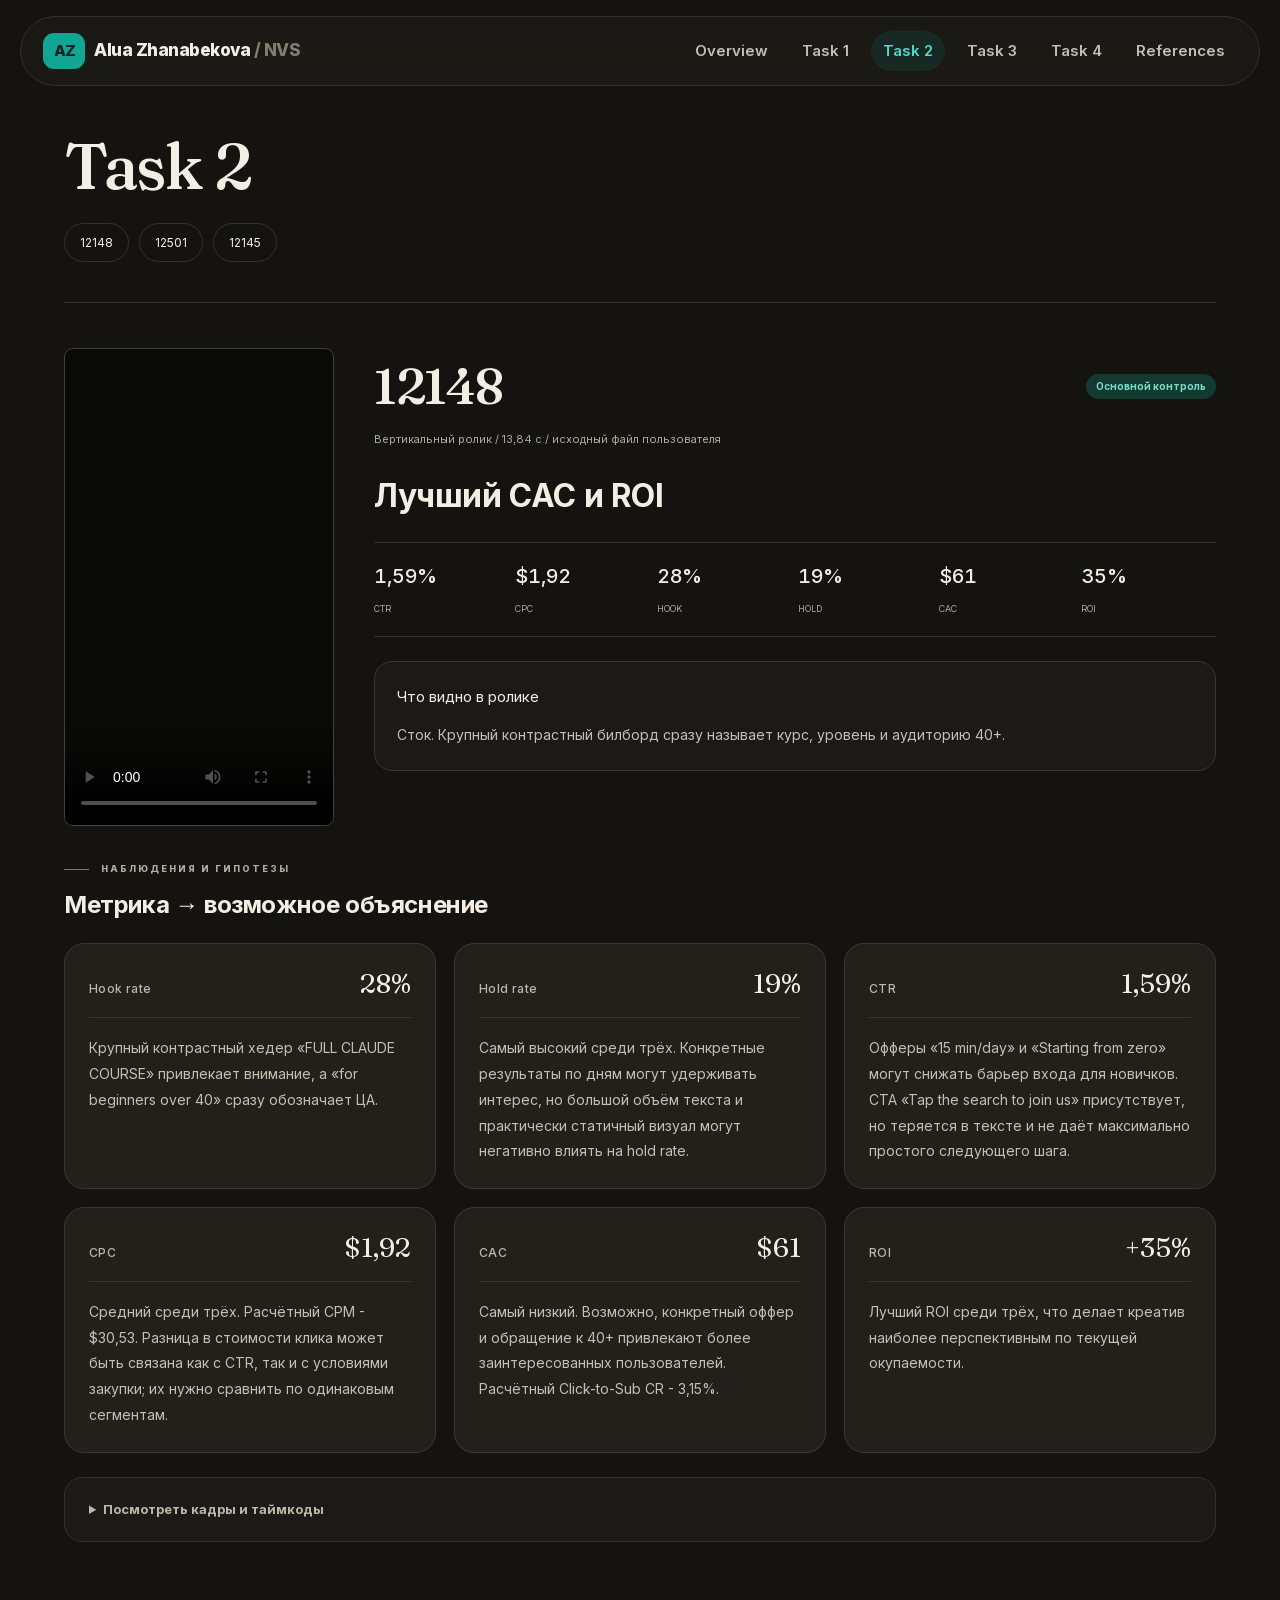
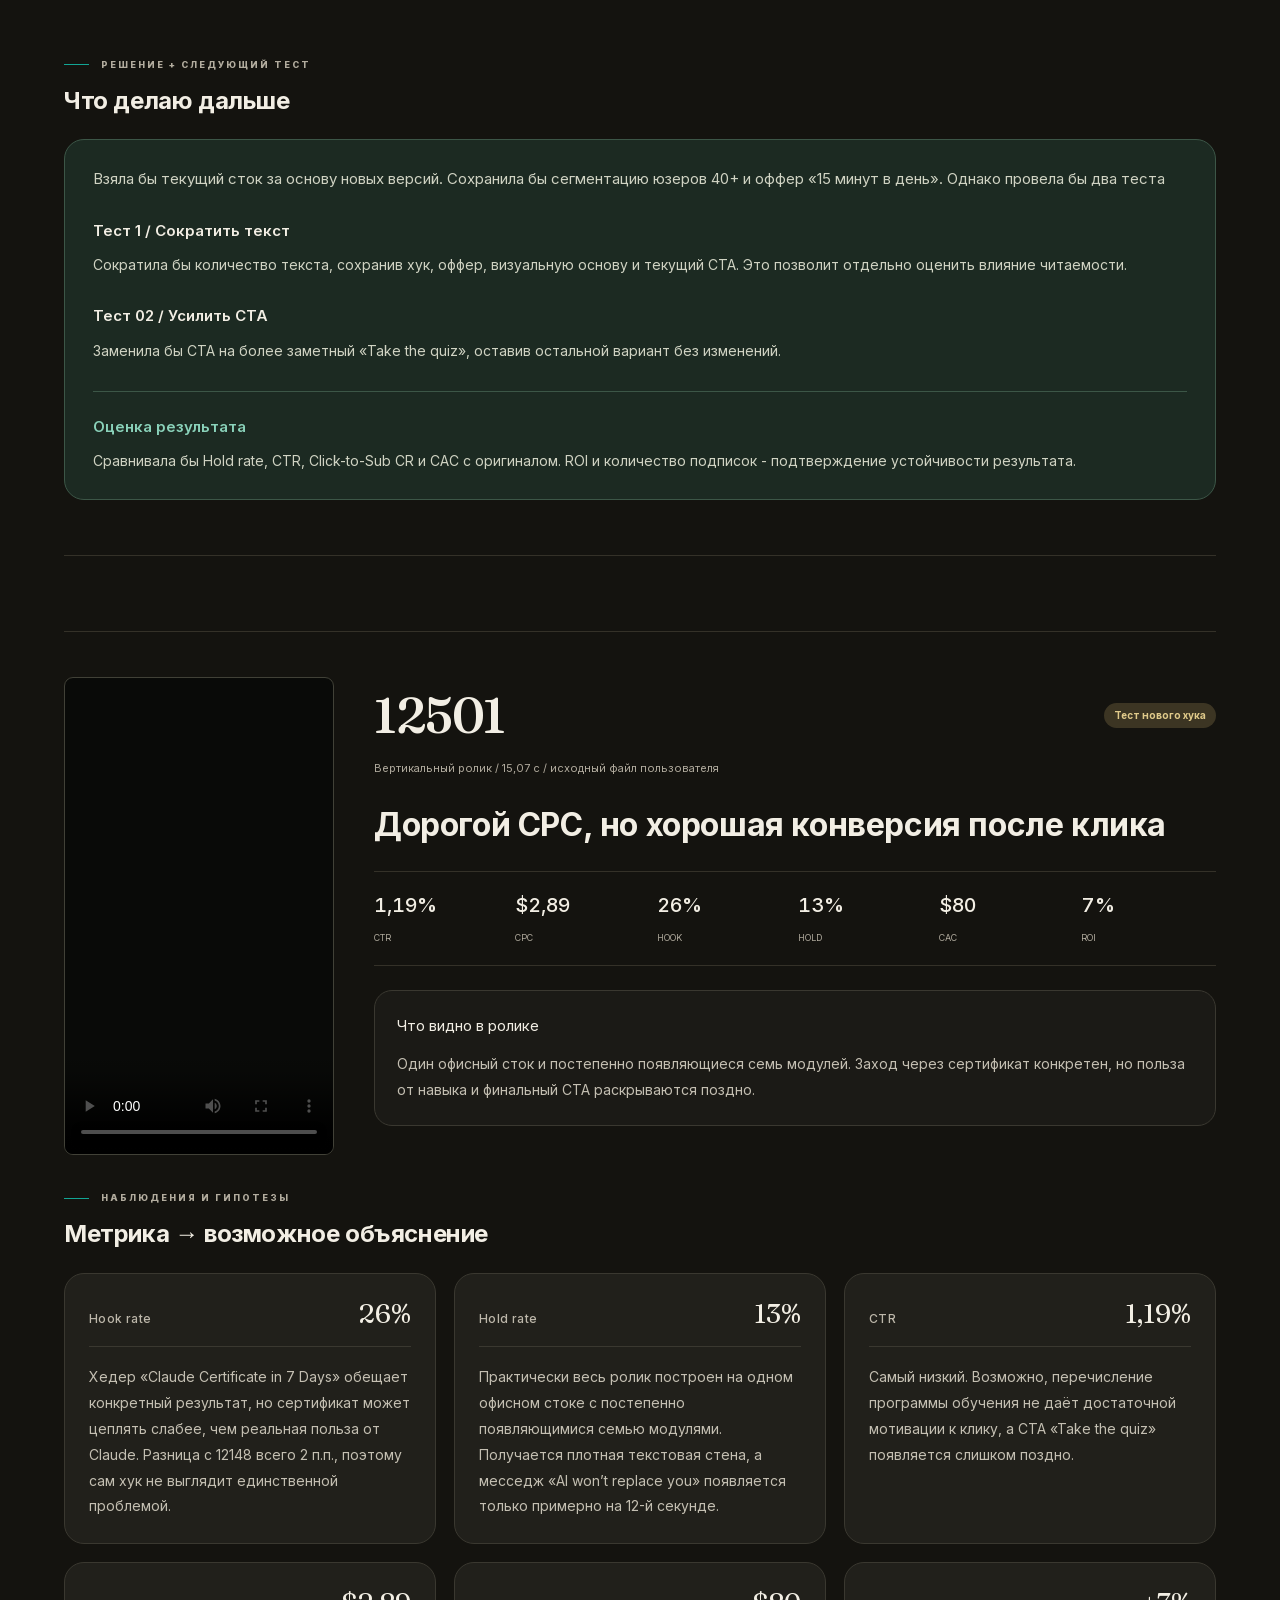
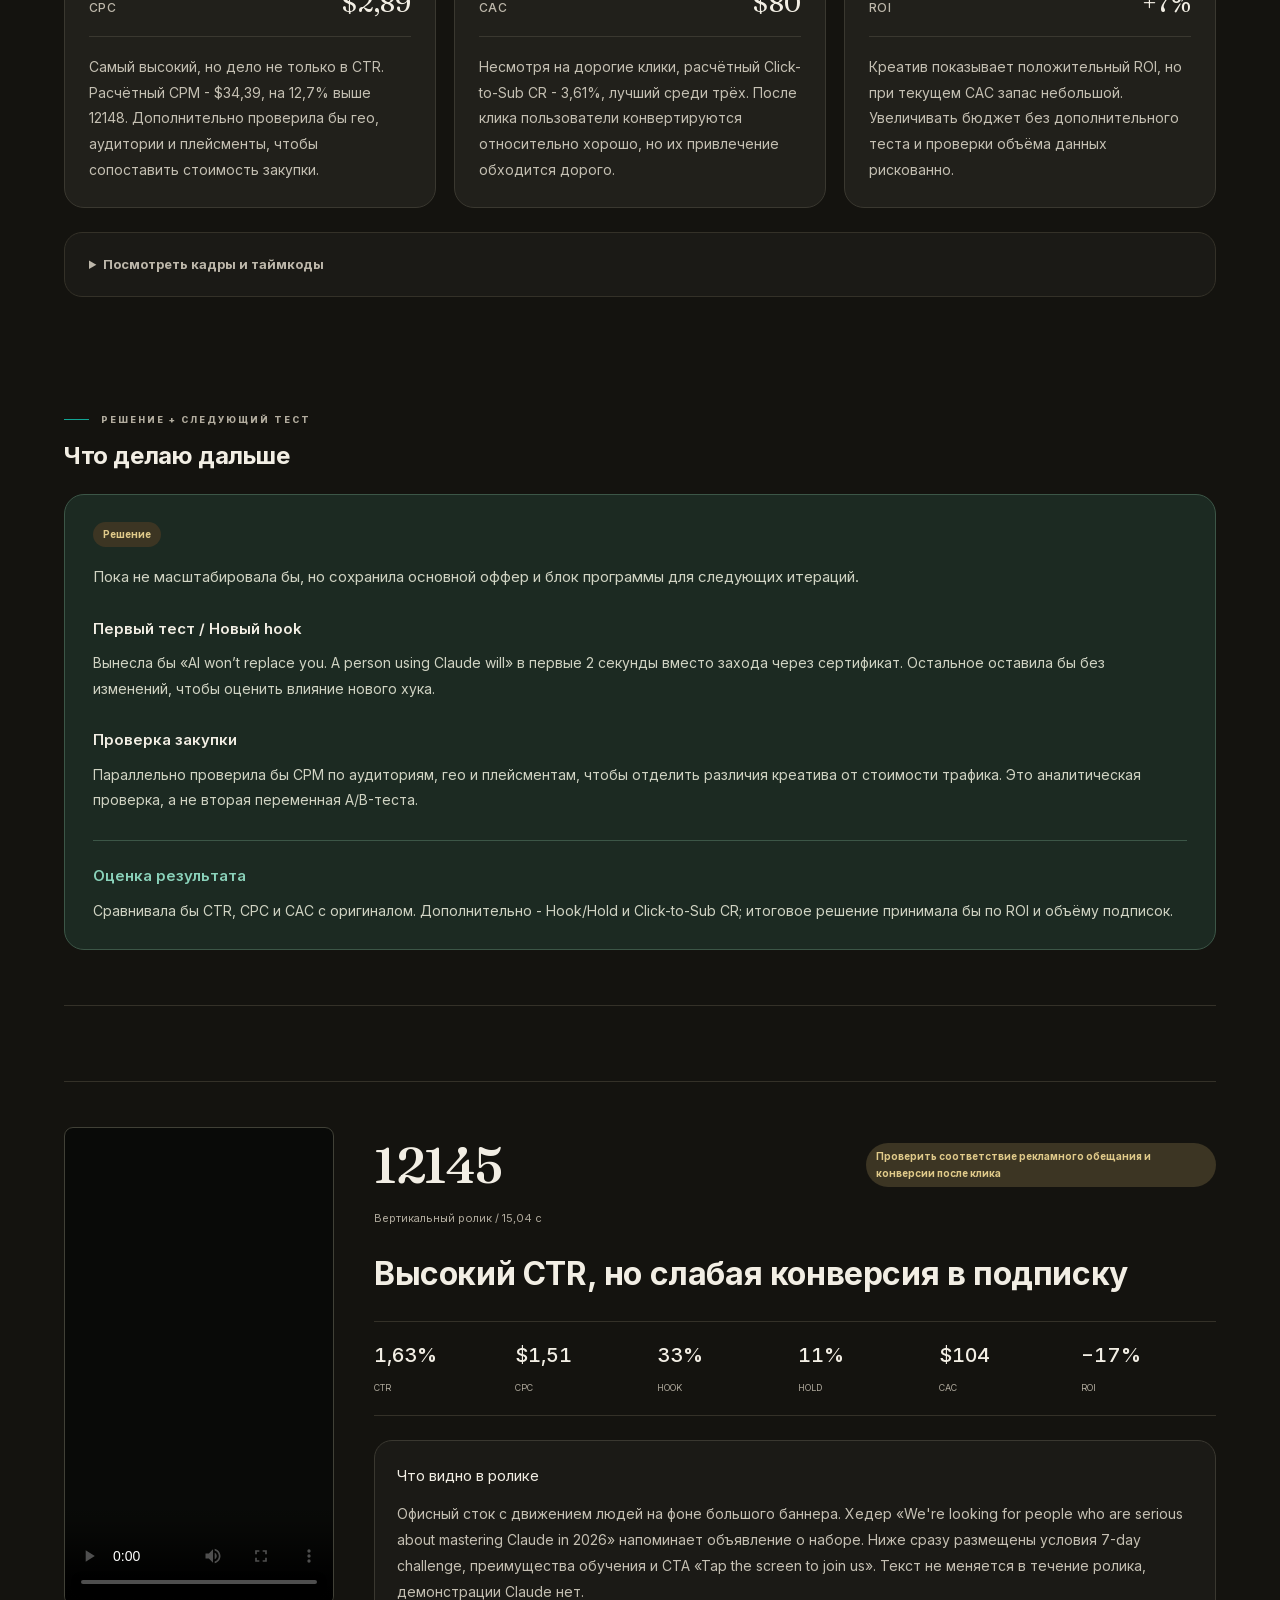
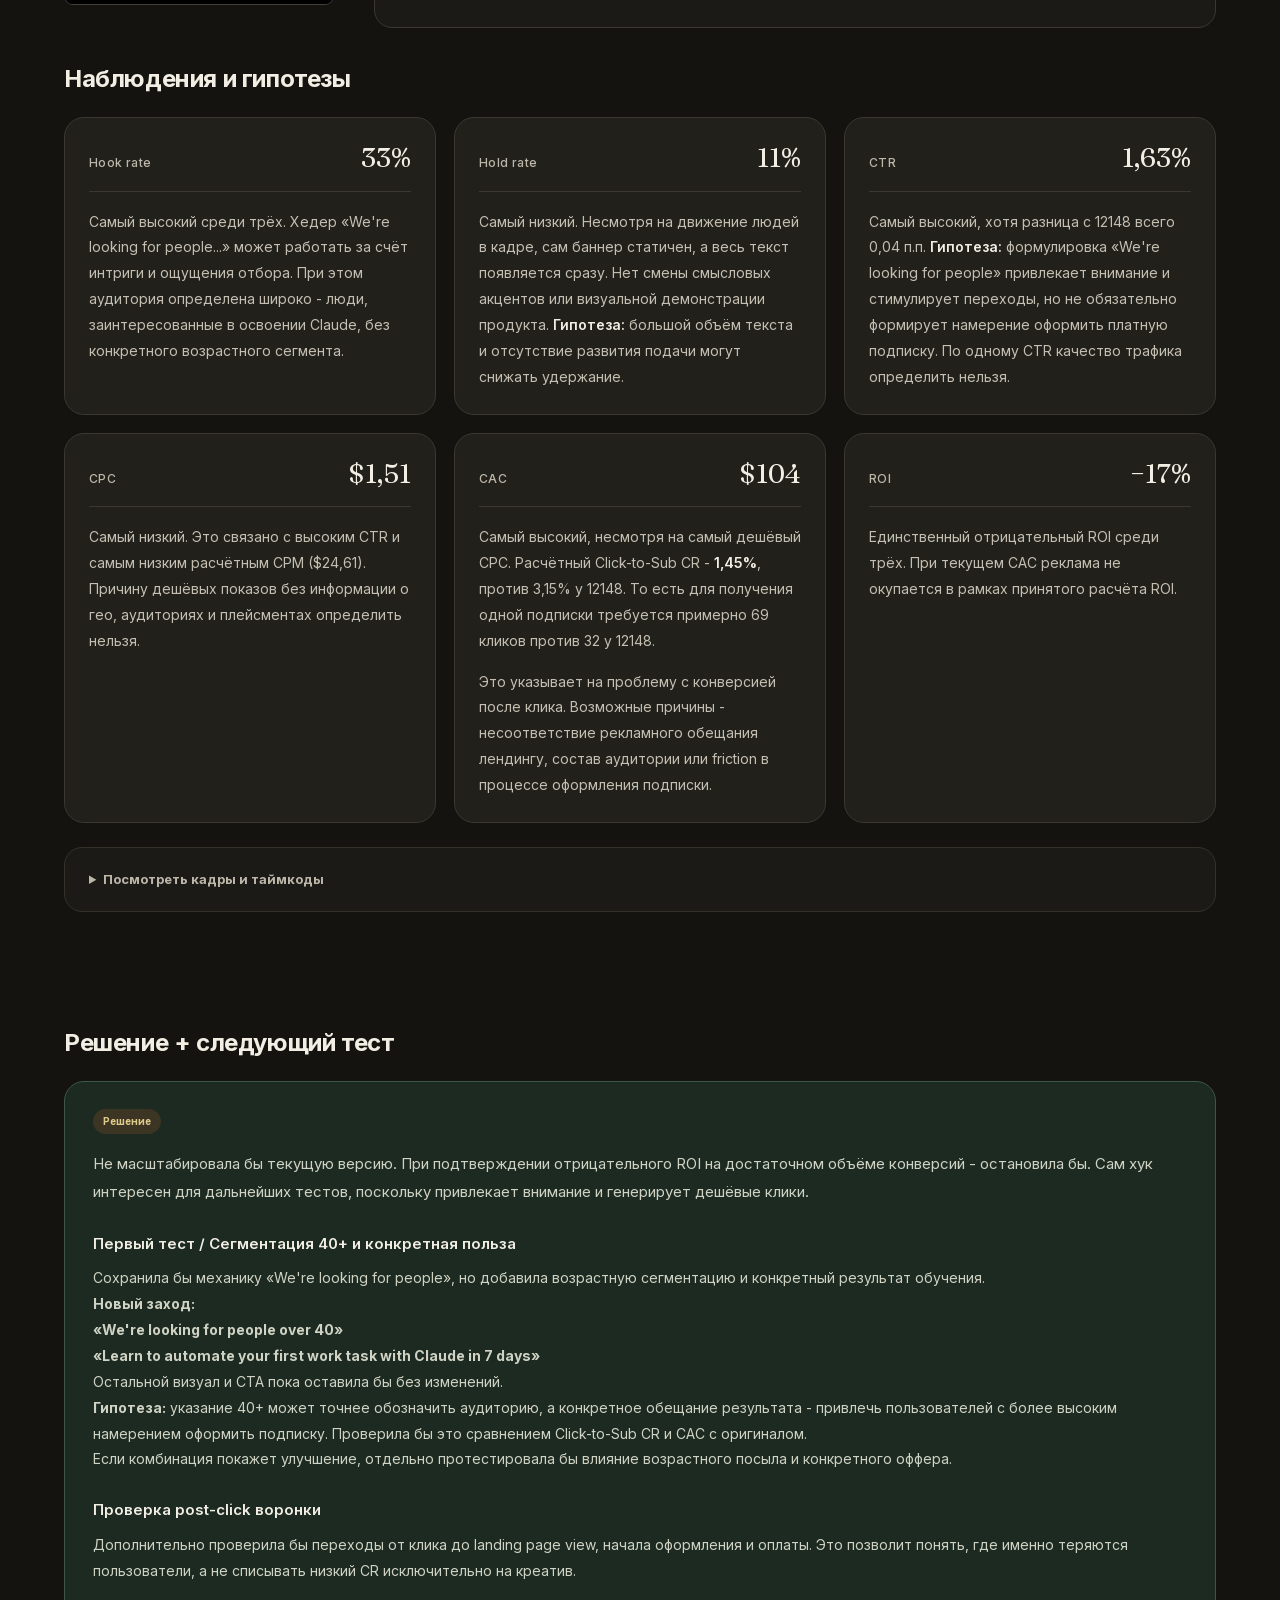
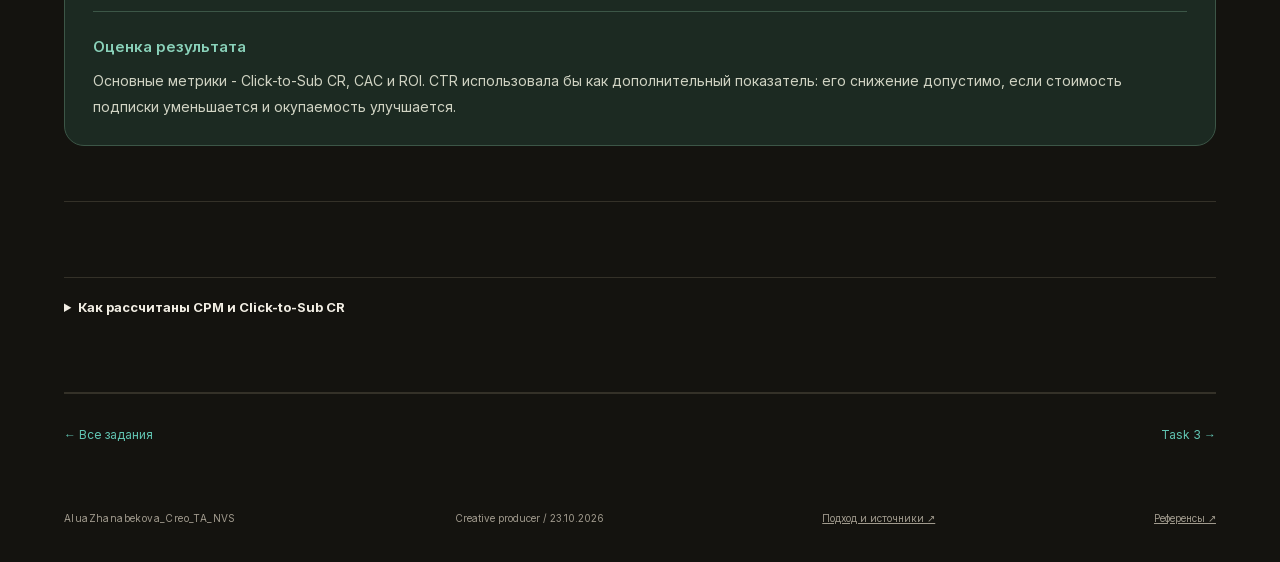
==== task-2.html @ e33237b5 "Add NVS creative producer test website" ====
<!doctype html><html lang="ru"><head><meta charset="utf-8"><meta name="viewport" content="width=device-width,initial-scale=1"><title>AluaZhanabekova_Creo_TA_NVS - Задание 02 · Видео</title><meta name="description" content="Тестовое задание креативного продюсера для Nomad Venture Studio. Аналитика, видео, стратегия и креативы."><link rel="icon" href="favicon.svg" type="image/svg+xml"><link rel="stylesheet" href="fonts.css"><link rel="stylesheet" href="style.css"><script src="app.js" defer></script></head><body><nav><a class="brand" href="index.html"><span class="monogram">AZ</span><span>Alua Zhanabekova <span style="color:#817c6f">/ NVS</span></span></a><div class="links"><a href="index.html" >Overview</a><a href="task-1.html" >Task 1</a><a href="task-2.html" class="active" aria-current="page">Task 2</a><a href="task-3.html" >Task 3</a><a href="task-4.html" >Task 4</a><a href="references.html">References</a></div><button class="navbtn" onclick="window.print()">PDF ↗</button></nav><main class="wrap"><header class="task-simple-header"><h1>Task 2</h1></header><section><div class="reelnav"><a href="#v12148">12148</a><a href="#v12501">12501</a><a href="#v12145">12145</a></div><article class="videoarticle video-analysis" id="v12148"><div class="reelhead"><div class="player"><video controls playsinline preload="metadata" poster="media/12148-poster.jpg" aria-label="Рекламный ролик 12148"><source src="media/12148.mp4" type="video/mp4">Видео доступно в папке media.</video></div><div><div class="reelmeta"><h2>12148</h2><span class="pill scale">Основной контроль</span></div><span class="small">Вертикальный ролик / 13,84 с / исходный файл пользователя</span><h3>Лучший CAC и ROI</h3><div class="vmetrics"><div><b>1,59%</b><span>CTR</span></div><div><b>$1,92</b><span>CPC</span></div><div><b>28%</b><span>Hook</span></div><div><b>19%</b><span>Hold</span></div><div><b>$61</b><span>CAC</span></div><div><b>35%</b><span>ROI</span></div></div><div class="video-visual-note"><span class="mark">Что видно в ролике</span><p>Сток. Крупный контрастный билборд сразу называет курс, уровень и аудиторию 40+.</p></div></div></div><div class="video-block-title"><span class="eyebrow">Наблюдения и гипотезы</span><h3>Метрика → возможное объяснение</h3></div><div class="video-analysis-grid"><section class="video-metric-card"><div class="video-metric-top"><h4>Hook rate</h4><span>28%</span></div><p>Крупный контрастный хедер «FULL CLAUDE COURSE» привлекает внимание, а «for beginners over 40» сразу обозначает ЦА.</p></section><section class="video-metric-card"><div class="video-metric-top"><h4>Hold rate</h4><span>19%</span></div><p>Самый высокий среди трёх. Конкретные результаты по дням могут удерживать интерес, но большой объём текста и практически статичный визуал могут негативно влиять на hold rate.</p></section><section class="video-metric-card"><div class="video-metric-top"><h4>CTR</h4><span>1,59%</span></div><p>Офферы «15 min/day» и «Starting from zero» могут снижать барьер входа для новичков. CTA «Tap the search to join us» присутствует, но теряется в тексте и не даёт максимально простого следующего шага.</p></section><section class="video-metric-card"><div class="video-metric-top"><h4>CPC</h4><span>$1,92</span></div><p>Средний среди трёх. Расчётный CPM - $30,53. Разница в стоимости клика может быть связана как с CTR, так и с условиями закупки; их нужно сравнить по одинаковым сегментам.</p></section><section class="video-metric-card"><div class="video-metric-top"><h4>CAC</h4><span>$61</span></div><p>Самый низкий. Возможно, конкретный оффер и обращение к 40+ привлекают более заинтересованных пользователей. Расчётный Click-to-Sub CR - 3,15%.</p></section><section class="video-metric-card"><div class="video-metric-top"><h4>ROI</h4><span>+35%</span></div><p>Лучший ROI среди трёх, что делает креатив наиболее перспективным по текущей окупаемости.</p></section></div><details class="video-frames"><summary>Посмотреть кадры и таймкоды</summary><div class="timeline"><figure class="shot"><img src="media/12148-0s.jpg" alt="Ролик 12148, 0 секунд" loading="lazy"><figcaption><strong>0 с / Кто и что</strong>Кадр исходного видео</figcaption></figure><figure class="shot"><img src="media/12148-4s.jpg" alt="Ролик 12148, 4 секунд" loading="lazy"><figcaption><strong>4 с / Движение внизу</strong>Кадр исходного видео</figcaption></figure><figure class="shot"><img src="media/12148-8s.jpg" alt="Ролик 12148, 8 секунд" loading="lazy"><figcaption><strong>8 с / Оффер стабилен</strong>Кадр исходного видео</figcaption></figure><figure class="shot"><img src="media/12148-12s.jpg" alt="Ролик 12148, 12 секунд" loading="lazy"><figcaption><strong>12 с / CTA остаётся</strong>Кадр исходного видео</figcaption></figure></div></details><section class="video-next"><div class="video-block-title"><span class="eyebrow">Решение + следующий тест</span><h3>Что делаю дальше</h3></div><div class="video-decision video-decision-unified"><p>Взяла бы текущий сток за основу новых версий. Сохранила бы сегментацию юзеров 40+ и оффер «15 минут в день». Однако провела бы два теста</p><div class="unified-test"><h4>Тест 1 / Сократить текст</h4><p>Сократила бы количество текста, сохранив хук, оффер, визуальную основу и текущий CTA. Это позволит отдельно оценить влияние читаемости.</p></div><div class="unified-test"><h4>Тест 02 / Усилить CTA</h4><p>Заменила бы CTA на более заметный «Take the quiz», оставив остальной вариант без изменений.</p></div><div class="unified-evaluation"><h4>Оценка результата</h4><p>Сравнивала бы Hold rate, CTR, Click-to-Sub CR и CAC с оригиналом. ROI и количество подписок - подтверждение устойчивости результата.</p></div></div></section></article><article class="videoarticle video-analysis" id="v12501"><div class="reelhead"><div class="player"><video controls playsinline preload="metadata" poster="media/12501-poster.jpg" aria-label="Рекламный ролик 12501"><source src="media/12501.mp4" type="video/mp4">Видео доступно в папке media.</video></div><div><div class="reelmeta"><h2>12501</h2><span class="pill data">Тест нового хука</span></div><span class="small">Вертикальный ролик / 15,07 с / исходный файл пользователя</span><h3>Дорогой CPC, но хорошая конверсия после клика</h3><div class="vmetrics"><div><b>1,19%</b><span>CTR</span></div><div><b>$2,89</b><span>CPC</span></div><div><b>26%</b><span>Hook</span></div><div><b>13%</b><span>Hold</span></div><div><b>$80</b><span>CAC</span></div><div><b>7%</b><span>ROI</span></div></div><div class="video-visual-note"><span class="mark">Что видно в ролике</span><p>Один офисный сток и постепенно появляющиеся семь модулей. Заход через сертификат конкретен, но польза от навыка и финальный CTA раскрываются поздно.</p></div></div></div><div class="video-block-title"><span class="eyebrow">Наблюдения и гипотезы</span><h3>Метрика → возможное объяснение</h3></div><div class="video-analysis-grid"><section class="video-metric-card"><div class="video-metric-top"><h4>Hook rate</h4><span>26%</span></div><p>Хедер «Claude Certificate in 7 Days» обещает конкретный результат, но сертификат может цеплять слабее, чем реальная польза от Claude. Разница с 12148 всего 2 п.п., поэтому сам хук не выглядит единственной проблемой.</p></section><section class="video-metric-card"><div class="video-metric-top"><h4>Hold rate</h4><span>13%</span></div><p>Практически весь ролик построен на одном офисном стоке с постепенно появляющимися семью модулями. Получается плотная текстовая стена, а месседж «AI won’t replace you» появляется только примерно на 12-й секунде.</p></section><section class="video-metric-card"><div class="video-metric-top"><h4>CTR</h4><span>1,19%</span></div><p>Самый низкий. Возможно, перечисление программы обучения не даёт достаточной мотивации к клику, а CTA «Take the quiz» появляется слишком поздно.</p></section><section class="video-metric-card"><div class="video-metric-top"><h4>CPC</h4><span>$2,89</span></div><p>Самый высокий, но дело не только в CTR. Расчётный CPM - $34,39, на 12,7% выше 12148. Дополнительно проверила бы гео, аудитории и плейсменты, чтобы сопоставить стоимость закупки.</p></section><section class="video-metric-card"><div class="video-metric-top"><h4>CAC</h4><span>$80</span></div><p>Несмотря на дорогие клики, расчётный Click-to-Sub CR - 3,61%, лучший среди трёх. После клика пользователи конвертируются относительно хорошо, но их привлечение обходится дорого.</p></section><section class="video-metric-card"><div class="video-metric-top"><h4>ROI</h4><span>+7%</span></div><p>Креатив показывает положительный ROI, но при текущем CAC запас небольшой. Увеличивать бюджет без дополнительного теста и проверки объёма данных рискованно.</p></section></div><details class="video-frames"><summary>Посмотреть кадры и таймкоды</summary><div class="timeline"><figure class="shot"><img src="media/12501-0s.jpg" alt="Ролик 12501, 0 секунд" loading="lazy"><figcaption><strong>0 с / Certificate + over 40</strong>Кадр исходного видео</figcaption></figure><figure class="shot"><img src="media/12501-4s.jpg" alt="Ролик 12501, 4 секунд" loading="lazy"><figcaption><strong>4 с / Нарастает список</strong>Кадр исходного видео</figcaption></figure><figure class="shot"><img src="media/12501-8s.jpg" alt="Ролик 12501, 8 секунд" loading="lazy"><figcaption><strong>8 с / Почти вся программа</strong>Кадр исходного видео</figcaption></figure><figure class="shot"><img src="media/12501-12s.jpg" alt="Ролик 12501, 12 секунд" loading="lazy"><figcaption><strong>12 с / Новый посыл и CTA</strong>Кадр исходного видео</figcaption></figure></div></details><section class="video-next"><div class="video-block-title"><span class="eyebrow">Решение + следующий тест</span><h3>Что делаю дальше</h3></div><div class="video-decision video-decision-unified"><span class="pill data">Решение</span><p>Пока не масштабировала бы, но сохранила основной оффер и блок программы для следующих итераций.</p><div class="unified-test"><h4>Первый тест / Новый hook</h4><p>Вынесла бы «AI won’t replace you. A person using Claude will» в первые 2 секунды вместо захода через сертификат. Остальное оставила бы без изменений, чтобы оценить влияние нового хука.</p></div><div class="unified-test"><h4>Проверка закупки</h4><p>Параллельно проверила бы CPM по аудиториям, гео и плейсментам, чтобы отделить различия креатива от стоимости трафика. Это аналитическая проверка, а не вторая переменная A/B-теста.</p></div><div class="unified-evaluation"><h4>Оценка результата</h4><p>Сравнивала бы CTR, CPC и CAC с оригиналом. Дополнительно - Hook/Hold и Click-to-Sub CR; итоговое решение принимала бы по ROI и объёму подписок.</p></div></div></section></article><article class="videoarticle video-analysis" id="v12145"><div class="reelhead"><div class="player"><video controls playsinline preload="metadata" poster="media/12145-poster.jpg" aria-label="Рекламный ролик 12145"><source src="media/12145.mp4" type="video/mp4">Видео доступно в папке media.</video></div><div><div class="reelmeta"><h2>12145</h2><span class="pill data">Проверить соответствие рекламного обещания и конверсии после клика</span></div><span class="small">Вертикальный ролик / 15,04 с</span><h3>Высокий CTR, но слабая конверсия в подписку</h3><div class="vmetrics"><div><b>1,63%</b><span>CTR</span></div><div><b>$1,51</b><span>CPC</span></div><div><b>33%</b><span>Hook</span></div><div><b>11%</b><span>Hold</span></div><div><b>$104</b><span>CAC</span></div><div><b>−17%</b><span>ROI</span></div></div><div class="video-visual-note"><span class="mark">Что видно в ролике</span><p>Офисный сток с движением людей на фоне большого баннера. Хедер «We're looking for people who are serious about mastering Claude in 2026» напоминает объявление о наборе. Ниже сразу размещены условия 7-day challenge, преимущества обучения и CTA «Tap the screen to join us». Текст не меняется в течение ролика, демонстрации Claude нет.</p></div></div></div><div class="video-block-title"><h3>Наблюдения и гипотезы</h3></div><div class="video-analysis-grid"><section class="video-metric-card"><div class="video-metric-top"><h4>Hook rate</h4><span>33%</span></div><p>Самый высокий среди трёх. Хедер «We're looking for people...» может работать за счёт интриги и ощущения отбора. При этом аудитория определена широко - люди, заинтересованные в освоении Claude, без конкретного возрастного сегмента.</p></section><section class="video-metric-card"><div class="video-metric-top"><h4>Hold rate</h4><span>11%</span></div><p>Самый низкий. Несмотря на движение людей в кадре, сам баннер статичен, а весь текст появляется сразу. Нет смены смысловых акцентов или визуальной демонстрации продукта. <strong>Гипотеза:</strong> большой объём текста и отсутствие развития подачи могут снижать удержание.</p></section><section class="video-metric-card"><div class="video-metric-top"><h4>CTR</h4><span>1,63%</span></div><p>Самый высокий, хотя разница с 12148 всего 0,04 п.п. <strong>Гипотеза:</strong> формулировка «We're looking for people» привлекает внимание и стимулирует переходы, но не обязательно формирует намерение оформить платную подписку. По одному CTR качество трафика определить нельзя.</p></section><section class="video-metric-card"><div class="video-metric-top"><h4>CPC</h4><span>$1,51</span></div><p>Самый низкий. Это связано с высоким CTR и самым низким расчётным CPM ($24,61). Причину дешёвых показов без информации о гео, аудиториях и плейсментах определить нельзя.</p></section><section class="video-metric-card"><div class="video-metric-top"><h4>CAC</h4><span>$104</span></div><p>Самый высокий, несмотря на самый дешёвый CPC. Расчётный Click-to-Sub CR - <strong>1,45%</strong>, против 3,15% у 12148. То есть для получения одной подписки требуется примерно 69 кликов против 32 у 12148.</p><p>Это указывает на проблему с конверсией после клика. Возможные причины - несоответствие рекламного обещания лендингу, состав аудитории или friction в процессе оформления подписки.</p></section><section class="video-metric-card"><div class="video-metric-top"><h4>ROI</h4><span>−17%</span></div><p>Единственный отрицательный ROI среди трёх. При текущем CAC реклама не окупается в рамках принятого расчёта ROI.</p></section></div><details class="video-frames"><summary>Посмотреть кадры и таймкоды</summary><div class="timeline"><figure class="shot"><img src="media/12145-0s.jpg" alt="Ролик 12145, 0 секунд" loading="lazy"><figcaption><strong>0 с / Recruitment-like hook</strong>Кадр исходного видео</figcaption></figure><figure class="shot"><img src="media/12145-4s.jpg" alt="Ролик 12145, 4 секунд" loading="lazy"><figcaption><strong>4 с / Текст без изменений</strong>Кадр исходного видео</figcaption></figure><figure class="shot"><img src="media/12145-8s.jpg" alt="Ролик 12145, 8 секунд" loading="lazy"><figcaption><strong>8 с / Движение только фона</strong>Кадр исходного видео</figcaption></figure><figure class="shot"><img src="media/12145-12s.jpg" alt="Ролик 12145, 12 секунд" loading="lazy"><figcaption><strong>12 с / Нет нового доказательства</strong>Кадр исходного видео</figcaption></figure></div></details><section class="video-next"><div class="video-block-title"><h3>Решение + следующий тест</h3></div><div class="video-decision video-decision-unified"><span class="pill data">Решение</span><p>Не масштабировала бы текущую версию. При подтверждении отрицательного ROI на достаточном объёме конверсий - остановила бы. Сам хук интересен для дальнейших тестов, поскольку привлекает внимание и генерирует дешёвые клики.</p><div class="unified-test"><h4>Первый тест / Сегментация 40+ и конкретная польза</h4><p>Сохранила бы механику «We're looking for people», но добавила возрастную сегментацию и конкретный результат обучения.</p><p><strong>Новый заход:</strong></p><p><strong>«We're looking for people over 40»</strong></p><p><strong>«Learn to automate your first work task with Claude in 7 days»</strong></p><p>Остальной визуал и CTA пока оставила бы без изменений.</p><p><strong>Гипотеза:</strong> указание 40+ может точнее обозначить аудиторию, а конкретное обещание результата - привлечь пользователей с более высоким намерением оформить подписку. Проверила бы это сравнением Click-to-Sub CR и CAC с оригиналом.</p><p>Если комбинация покажет улучшение, отдельно протестировала бы влияние возрастного посыла и конкретного оффера.</p></div><div class="unified-test"><h4>Проверка post-click воронки</h4><p>Дополнительно проверила бы переходы от клика до landing page view, начала оформления и оплаты. Это позволит понять, где именно теряются пользователи, а не списывать низкий CR исключительно на креатив.</p></div><div class="unified-evaluation"><h4>Оценка результата</h4><p>Основные метрики - Click-to-Sub CR, CAC и ROI. CTR использовала бы как дополнительный показатель: его снижение допустимо, если стоимость подписки уменьшается и окупаемость улучшается.</p></div></div></section></article><details id="metric-formulas"><summary>Как рассчитаны CPM и Click-to-Sub CR</summary><p>CPM ≈ CPC × CTR (%) × 10.<br>Click-to-Sub CR (%) ≈ CPC / CAC × 100.</p><p>Расчёты предполагают одинаковый тип клика для CPC и CTR, а также общую базу подписок, период и окно атрибуции для CAC. Значения приблизительные из-за округления исходных данных.</p></details></section><div class="pagenav"><a href="index.html">← Все задания</a><a href="task-3.html">Task 3 →</a></div><footer><span class="siteid">AluaZhanabekova_Creo_TA_NVS</span><span>Creative producer / 23.10.2026</span><a href="approach.html">Подход и источники ↗</a><a href="references.html">Референсы ↗</a></footer></main></body></html>
---- fonts.css ----
@font-face{font-family:Inter;font-style:normal;font-weight:100 900;font-display:swap;src:url(fonts/9c72aa0f40e4eef8-s.p.0m6w47a4e5dy9.woff2)format("woff2");unicode-range:U+301,U+400-45F,U+490-491,U+4B0-4B1,U+2116}
@font-face{font-family:Inter;font-style:normal;font-weight:100 900;font-display:swap;src:url(fonts/83afe278b6a6bb3c-s.p.0q-301v4kxxnr.woff2)format("woff2");unicode-range:U+??,U+131,U+152-153,U+2BB-2BC,U+2C6,U+2DA,U+2DC,U+304,U+308,U+329,U+2000-206F,U+20AC,U+2122,U+2191,U+2193,U+2212,U+2215,U+FEFF,U+FFFD}
@font-face{font-family:Fraunces;font-style:italic;font-weight:100 900;font-display:swap;src:url(fonts/3c7c6164b2587822-s.p.0duriy8536ewt.woff2)format("woff2");unicode-range:U+??,U+131,U+152-153,U+2BB-2BC,U+2C6,U+2DA,U+2DC,U+304,U+308,U+329,U+2000-206F,U+20AC,U+2122,U+2191,U+2193,U+2212,U+2215,U+FEFF,U+FFFD}
@font-face{font-family:Fraunces;font-style:normal;font-weight:100 900;font-display:swap;src:url(fonts/03bda585a99c6450-s.p.0zzh68k1~whtc.woff2)format("woff2");unicode-range:U+??,U+131,U+152-153,U+2BB-2BC,U+2C6,U+2DA,U+2DC,U+304,U+308,U+329,U+2000-206F,U+20AC,U+2122,U+2191,U+2193,U+2212,U+2215,U+FEFF,U+FFFD}
---- style.css ----
@import url('https://fonts.googleapis.com/css2?family=Manrope:wght@400;500;600;700;800&family=Playfair+Display:ital,wght@1,500&display=swap');
:root{--ink:#f2eee4;--paper:#14130f;--lime:#12a594;--line:#343128;--muted:#aba697}*{box-sizing:border-box}html{scroll-behavior:smooth;scroll-padding-top:90px}body{margin:0;background:var(--paper);color:var(--ink);font:15px/1.65 Manrope,Arial,sans-serif}a{color:inherit}button,input{font:inherit}button{cursor:pointer}nav{position:sticky;top:0;z-index:9;display:flex;align-items:center;justify-content:space-between;padding:20px 4vw;background:#14130ff2;border-bottom:1px solid var(--line);backdrop-filter:blur(12px)}.brand{font-size:19px;font-weight:800;letter-spacing:-1px}.brand span{display:inline-block;width:12px;height:12px;background:#8ea758;border-radius:50%;margin-right:9px}.links{display:flex;gap:28px;font-size:12px;font-weight:700}.links a{text-decoration:none}.navbtn,.button{border:1px solid var(--ink);border-radius:50px;padding:11px 19px;background:transparent;text-decoration:none;font-size:12px;font-weight:700}.wrap{max-width:1280px;margin:auto;padding:0 5vw}.hero{padding:75px 0 60px;display:grid;grid-template-columns:1.35fr 1fr;gap:60px;align-items:center}.eyebrow{text-transform:uppercase;font-size:10px;letter-spacing:2px;font-weight:800;display:flex;align-items:center;gap:12px}.eyebrow:before{content:'';width:25px;height:1px;background:currentColor}h1{font-size:clamp(50px,5.8vw,85px);line-height:1.05;letter-spacing:-5px;font-weight:600;margin:30px 0}h1 em{font-family:'Playfair Display',Georgia,serif;font-weight:500;color:#71835c}p{margin:12px 0}.lead{max-width:480px;color:var(--muted);font-size:15px}.heroActions{display:flex;align-items:center;gap:25px;margin-top:30px}.solid{background:var(--ink);color:white;border:0}.small{font-size:11px;color:var(--muted)}.art{position:relative;height:405px;background:#21201b;border-radius:8px;overflow:hidden;display:flex;align-items:center;justify-content:center}.orb{position:absolute;width:280px;height:280px;border:1px solid #b7c1aa;border-radius:50%}.orb:after{content:'';position:absolute;inset:28px;border:1px solid #c0c9b5;border-radius:50%}.mini{position:absolute;left:20px;top:20px;font-size:9px;letter-spacing:2px}.float{transform:rotate(-9deg);width:215px;background:#f9faf5;padding:20px;box-shadow:0 22px 40px #f2eee420;border:1px solid #d2dacb;border-radius:8px}.float b{font-size:62px;letter-spacing:-4px;line-height:1.4}.bars{display:flex;gap:10px;height:100px;align-items:end;margin-top:20px}.bars i{display:block;width:30px;background:#244c3c;border-radius:3px 3px 0 0}.bars i:nth-child(2){background:#8aa773}.bars i:nth-child(3){background:var(--lime)}.tagfloat{position:absolute;bottom:40px;right:15px;padding:13px 20px;background:var(--lime);border-radius:5px;transform:rotate(5deg);font-size:12px;font-weight:800}.stats{display:grid;grid-template-columns:repeat(4,1fr);border-top:1px solid var(--line);border-bottom:1px solid var(--line);padding:22px 0;margin-bottom:70px}.stats>div{border-right:1px solid var(--line);padding-left:24px}.stats>div:first-child{padding:0}.stats>div:last-child{border:0}.stats b{font-size:29px;font-weight:600;display:block;letter-spacing:-1px}.stats span{font-size:11px;color:var(--muted)}section{padding:40px 0 65px;border-bottom:1px solid var(--line)}.heading{display:flex;justify-content:space-between;align-items:end;gap:40px;margin:15px 0 30px}h2{font-size:clamp(30px,3.5vw,48px);letter-spacing:-2px;line-height:1.15;font-weight:600;margin:10px 0}.heading p{max-width:360px;font-size:13px;color:var(--muted)}h3{font-size:19px;line-height:1.4;letter-spacing:-.5px;margin:12px 0}.pill{display:inline-block;padding:5px 10px;border-radius:30px;font-size:10px;font-weight:700;background:#e4e9df}.scale{background:#dcebbd}.stop{background:#f0d6c9}.data{background:#e8e4d7}.toolbar{display:flex;gap:7px;margin:20px 0}.filter{border:1px solid var(--line);background:transparent;border-radius:30px;padding:8px 15px;font-size:11px}.filter.active{background:var(--ink);color:white;border-color:var(--ink)}.tablewrap{overflow-x:auto}table{border-collapse:collapse;width:100%;font-size:12px;white-space:normal}th{text-align:left;font-size:9px;letter-spacing:1px;text-transform:uppercase;color:var(--muted);padding:14px 12px;border-bottom:1px solid var(--ink)}td{padding:18px 12px;border-bottom:1px solid var(--line)}td:first-child{font-size:22px;font-weight:700}td:last-child{max-width:330px;color:var(--muted)}.callout{background:#20241e;padding:25px 30px;border-left:3px solid #7b945b;margin:26px 0;display:grid;grid-template-columns:1fr 2fr;gap:30px}.callout p{font-size:13px;margin:0}.cols{display:grid;grid-template-columns:repeat(3,1fr);gap:18px}.card{padding:25px;border:1px solid var(--line);border-radius:6px}.card p,.card li{font-size:12px;color:var(--muted)}.card ul{padding-left:18px}.metric{font-size:38px;letter-spacing:-2px}.metric small{font-size:11px;letter-spacing:0;color:var(--muted)}.notice{font-size:12px;color:#746143;padding:14px 18px;background:#efeadf;border-radius:4px;margin:20px 0}.dark{background:var(--ink);color:#f5f5ec;padding:45px;border-radius:8px;margin:30px 0}.dark p{color:#b3b4a7;font-size:13px}.dark h3{font-size:26px}.funnel{display:grid;grid-template-columns:repeat(4,1fr);gap:14px;margin-top:24px}.funnel>div{border-top:1px solid #71867a;padding:18px 0}.funnel b{font-size:12px}.funnel span{display:block;font-size:11px;color:#b3b4a7;margin-top:10px}.source{font-size:10px;color:var(--muted)}.competitors{display:grid;grid-template-columns:repeat(2,1fr);gap:18px}.competitors .card{background:#1b1a16}.hypnum{font-family:Georgia,serif;font-style:italic;font-size:55px;color:#819461}.test{border-top:1px solid var(--line);margin-top:20px;padding-top:15px;font-size:11px}.creative img{width:100%;border-radius:5px;display:block}.creative h3{font-size:16px}.creative p{font-size:12px;color:var(--muted)}.downloads{display:flex;gap:8px;margin-top:15px}.downloads a,.downloads button{font-size:10px;border:1px solid var(--line);padding:8px 12px;border-radius:25px;background:transparent;text-decoration:none}.story{display:grid;grid-template-columns:repeat(5,1fr);gap:12px}.frame{padding:15px;background:#24241d;border-radius:5px}.drawing{height:110px;display:flex;align-items:center;justify-content:center;font-size:44px;border-bottom:1px solid #cbd4c2;margin-bottom:15px}.frame b{font-size:11px}.frame p{font-size:11px;color:var(--muted)}.frame .audio{color:var(--ink);font-style:italic}.lab{display:grid;grid-template-columns:1fr 1fr;gap:35px;background:#222b26;padding:35px;border-radius:7px}.lab label{display:block;font-size:12px;margin:12px 0}.lab input{width:100%;accent-color:var(--ink)}.lab output{font-size:48px;letter-spacing:-3px}.plan{display:grid;grid-template-columns:1fr 1fr;gap:35px;margin-top:30px}.plan p{font-size:12px;color:var(--muted)}details{border-top:1px solid var(--line);padding:18px 0}summary{cursor:pointer;font-size:13px;font-weight:700}details p{font-size:12px;color:var(--muted)}footer{padding:35px 0;display:flex;justify-content:space-between;font-size:10px;color:var(--muted)}.author{border:0;border-bottom:1px solid #a9b4a4;background:transparent;width:160px;font-size:11px;color:var(--ink)}@media(max-width:800px){.links{display:none}.hero{grid-template-columns:1fr;padding-top:40px;gap:30px}h1{letter-spacing:-3px}.art{height:300px}.stats{margin-bottom:30px;grid-template-columns:repeat(2,1fr);gap:15px}.stats>div{padding:0;border:0}.cols,.competitors{grid-template-columns:1fr}.heading{display:block}.callout,.lab,.plan{grid-template-columns:1fr}.funnel{grid-template-columns:1fr 1fr}.story{grid-template-columns:1fr 1fr}.dark{padding:25px}.wrap{padding:0 6vw}td,th{padding:12px 8px}table{min-width:750px}section{padding-bottom:40px}.heroActions{gap:12px}.navbtn{padding:8px 12px}}@media print{nav,.toolbar,.downloads,.heroActions{display:none}body{font-size:11px}.wrap{max-width:none}.hero{padding:20px 0}.art{height:250px}section{break-inside:avoid}.card{break-inside:avoid}h1{font-size:50px}a{text-decoration:none}.story{grid-template-columns:repeat(5,1fr)}}

:root{--ink:#f2eee4;--paper:#14130f;--lime:#12a594;--line:#343128;--muted:#b0aa9d;--accent:#12a594}body{font-size:15px;line-height:1.75}a:focus-visible,button:focus-visible,input:focus-visible{outline:2px solid #3dcfbe;outline-offset:5px}::selection{background:#12a594;color:#14130f}nav{margin:16px auto 0;max-width:1400px;width:calc(100% - 40px);border:1px solid #333027;border-radius:50px;top:12px;background:#1b1a16f2;padding:14px 23px;gap:20px}.brand{font-size:14px;letter-spacing:-.5px;text-decoration:none;display:flex;align-items:center;gap:9px}.brand .monogram{font-size:11px;display:grid;place-items:center;background:var(--accent);color:#10221e;width:34px;height:27px;border-radius:7px;font-weight:800;letter-spacing:-1px}.brand span{background:none;width:auto;height:auto;margin:0}.links{gap:22px}.links a{color:#bdb7aa;font-size:11px}.links a.active{color:#49d9c6}.navbtn{color:var(--ink);border-color:#4c473c;font-size:10px;padding:8px 15px}.wrap{max-width:1300px;padding:0 5vw}h1,h2{font-family:Georgia,'Times New Roman',serif;font-weight:400;letter-spacing:-2px}h1{font-size:clamp(50px,5.6vw,86px);line-height:1.08;margin:26px 0}h1 em{font-family:Georgia,serif;color:#56c7b6}h2{font-size:clamp(30px,3.5vw,48px);letter-spacing:-1.5px}h3{font-size:18px;letter-spacing:-.4px}.eyebrow{font-size:9px;letter-spacing:2px;color:#b2ac9e}.eyebrow:before{background:#12a594}.small,.source{color:#b0aa9d}.lead{color:#c6c0b3;font-size:15px}.solid{background:#12a594;color:#0d231f;border:none}.hero{padding:75px 0 65px;gap:65px;grid-template-columns:1.1fr 1fr}.hero .lead{max-width:490px}.heroActions .button{font-size:11px;padding:13px 22px}.art{background:#20211b;border:1px solid #3c3b2f;height:400px}.orb{border-color:#545546}.orb:after{border-color:#3d493d}.float{background:#f2eee4;color:#1b1a17;border-color:#c0c5ae;transform:rotate(-7deg);width:225px}.float .small{color:#6b675e}.float .bars i{background:#1b1a17}.float .bars i:nth-child(2){background:#98b0a3}.float .bars i:nth-child(3){background:#12a594}.tagfloat{background:#12a594;color:#102b24;bottom:28px;right:15px;transform:rotate(4deg)}.mini{color:#b0aa9d}.stats{margin-bottom:0}.stats b{font-family:Georgia,serif;font-weight:400;color:#f2eee4}.stats span{color:#aaa596}.stats div{padding-left:25px}section{padding:50px 0 55px}.heading{margin:12px 0 30px}.heading p{color:#b0aa9d}.pill{background:#302e26;color:#d8d2c3}.scale{background:#133a30;color:#78ddc4}.stop{background:#452c25;color:#edac97}.data{background:#3c3523;color:#e0ca8a}.card{background:#1b1a16;border-color:#343128;padding:26px}.card p,.card li{color:#bbb5a8;font-size:12px}.callout{background:#202b24;border-color:#12a594}.callout p{color:#c6c5b5}.filter{color:#bdb7aa}.filter.active{background:#12a594;color:#102b24;border-color:#12a594}.notice{background:#29261d;color:#d4c6a4;border:1px solid #47402c}.dark{background:#20251e;border:1px solid #3e483b}.dark p,.funnel span{color:#c0c3b0}.funnel>div{border-color:#55654e}.competitors .card{background:#1b1a16}.hypnum{color:#4cb8a6}.downloads button,.downloads a{color:var(--ink)}.lab{background:#1d3029;border:1px solid #355045}.frame{background:#21241c}.frame p{color:#bbb5a8}.frame .audio{color:#e2e2ce}.drawing{border-color:#444a38;color:#59baa3}td:last-child{color:#b0aa9d}th{color:#a8a292}td:first-child{font-size:20px}.metric{color:#f2eee4}.metric small{color:#b0aa9d}footer{gap:20px;color:#a09a8d}.task-section{padding-top:38px;border-bottom:0}.task-section>.eyebrow,.task-section>.heading{display:none}.pagehead{padding:70px 0 32px;border-bottom:1px solid var(--line);display:grid;grid-template-columns:1.5fr 1fr;gap:40px;align-items:end}.pagehead h1{font-size:clamp(43px,5.5vw,72px);margin:20px 0}.pagehead p{color:#bbb5a8;font-size:13px}.pagehead .status{margin-top:20px;display:flex;gap:8px;flex-wrap:wrap}.crumb{font-size:10px;color:#aba595;text-decoration:none}.pagehead .bigindex{font:italic 145px/1 Georgia;color:#3b4438;text-align:right}.routes{display:grid;grid-template-columns:repeat(2,1fr);gap:18px;padding:40px 0}.route{position:relative;border:1px solid var(--line);border-radius:9px;background:#1b1a16;text-decoration:none;padding:28px;display:grid;grid-template-columns:1fr 150px;gap:25px;min-height:275px;transition:border-color .2s,transform .2s}.route:hover{border-color:#12a594;transform:translateY(-3px)}.route h3{font-family:Georgia,serif;font-size:31px;font-weight:400;margin:16px 0}.route p{font-size:12px;color:#b0aa9d}.route .arrow{position:absolute;right:25px;top:23px;color:#64c8b5;font-size:23px}.route .rnum{font-size:10px;letter-spacing:2px;color:#8a9686}.route .preview{display:flex;align-items:center;justify-content:center;gap:8px;overflow:hidden}.route img{height:200px;width:110px;object-fit:cover;border-radius:5px;transform:rotate(6deg);opacity:.9}.route .samplebars{display:flex;align-items:end;gap:10px;height:135px}.samplebars i{width:22px;background:#12a594;border-radius:4px 4px 0 0}.samplebars i:nth-child(2){background:#70968c}.samplebars i:nth-child(3){background:#dcc59a}.route .word{font:italic 50px/1.1 Georgia;color:#72b4a3;transform:rotate(-8deg)}.approach-strip{padding:28px 0;display:flex;align-items:center;justify-content:space-between;gap:30px;border-block:1px solid var(--line)}.approach-strip h3{font:28px Georgia}.approach-strip p{font-size:12px;color:#b0aa9d;max-width:560px}.approach-strip a{white-space:nowrap}.pagenav{display:flex;justify-content:space-between;gap:20px;padding:30px 0;border-top:1px solid var(--line);font-size:12px}.pagenav a{text-decoration:none;color:#61c4b2}.reelnav{display:flex;gap:10px;flex-wrap:wrap;margin:28px 0}.reelnav a{padding:8px 15px;border:1px solid var(--line);border-radius:30px;font-size:12px;text-decoration:none}.videoarticle{margin:40px 0 55px;scroll-margin-top:100px}.reelhead{display:grid;grid-template-columns:270px 1fr;gap:40px}.player{border-radius:9px;overflow:hidden;border:1px solid #414137;background:#090a08}.player video{width:100%;aspect-ratio:9/16;display:block;object-fit:contain}.reelmeta{display:flex;align-items:center;justify-content:space-between}.reelmeta h2{font-size:50px}.vmetrics{display:grid;grid-template-columns:repeat(6,1fr);gap:6px;border-block:1px solid var(--line);padding:16px 0;margin:20px 0}.vmetrics b{font-size:20px;display:block;font-weight:500}.vmetrics span{font-size:9px;color:#b0aa9d;text-transform:uppercase}.observations{display:grid;grid-template-columns:1fr 1fr;gap:25px}.observations h3{font-size:15px}.observations p{font-size:12px;color:#bbb5a8}.observations .mark{font-size:9px;text-transform:uppercase;letter-spacing:1px;color:#6dc5b3}.timeline{display:grid;grid-template-columns:repeat(4,1fr);gap:14px;margin:26px 0}.shot{margin:0}.shot img{width:100%;height:200px;object-fit:cover;object-position:center 25%;border:1px solid #474238;border-radius:5px}.shot figcaption{font-size:10px;color:#ada796;margin-top:8px}.shot strong{color:#dfdccf;font-weight:600;display:block}.conclusion{padding:20px 24px;border:1px solid #3f5749;background:#1c2a22;border-radius:5px;font-size:13px}.conclusion b{color:#7ed0b8}.values{display:grid;grid-template-columns:repeat(2,1fr);gap:18px;margin:30px 0}.value{padding:28px;background:#1b1a16;border:1px solid var(--line);border-radius:6px}.value h3{font-family:Georgia,serif;font-size:29px;font-weight:400}.value p{font-size:12px;color:#b5afa1}.value .application{border-top:1px solid var(--line);padding-top:14px;color:#cdd3bd}.brand-colors{display:grid;grid-template-columns:repeat(4,1fr);gap:14px;margin:25px 0}.swatch{height:100px;border-radius:6px;border:1px solid #454132;display:flex;align-items:end;padding:15px;font:11px monospace}.home-note{font-size:11px;color:#a39c8f;margin:22px 0}.statusline{display:flex;gap:10px;flex-wrap:wrap}.diagram{display:flex;gap:9px;align-items:center;margin-top:30px}.diagram span{flex:1;border:1px solid var(--line);padding:15px;border-radius:4px;font-size:11px}.diagram i{color:#12a594;font-style:normal}.evidence-table{min-width:700px}.evidence-table td:first-child{font-size:12px}.task-section .source{margin-bottom:20px}.task-section .creatives .creative p{min-height:64px}.route .pill{font-size:9px}.micro{font-size:9px;text-transform:uppercase;letter-spacing:1.5px;color:#9a9485}.topline{display:flex;justify-content:space-between;align-items:center;gap:20px;padding:25px 0 0;font-size:9px;color:#9a9485}.siteid{overflow-wrap:anywhere;font-size:10px;letter-spacing:.4px}.gridline{background:linear-gradient(90deg,transparent 49.5%,#52524622 50%,transparent 50.5%);position:absolute;inset:0}.floating-note{position:absolute;left:15px;bottom:26px;color:#9caa91;font-size:9px;writing-mode:vertical-rl;transform:rotate(180deg)}
@media(max-width:1000px){.links{gap:14px}.links a{font-size:10px}.navbtn{display:none}.reelhead{grid-template-columns:240px 1fr;gap:25px}.vmetrics{grid-template-columns:repeat(3,1fr);row-gap:15px}.route{grid-template-columns:1fr 100px}.route img{width:90px}.route .word{font-size:38px}}
@media(max-width:700px){nav{padding:12px 16px;width:calc(100% - 24px);border-radius:15px;flex-wrap:wrap;gap:10px}.brand{font-size:13px}.links{display:flex;order:3;overflow-x:auto;width:100%;gap:18px;padding-top:8px;border-top:1px solid #343128;white-space:nowrap}.links a{font-size:10px}.wrap{padding:0 6vw}.hero{grid-template-columns:1fr;padding:40px 0;gap:30px}h1{font-size:50px;letter-spacing:-2px}.art{height:310px}.stats{margin-bottom:0}.pagehead{padding-top:40px;grid-template-columns:1fr;gap:0}.pagehead .bigindex{display:none}.pagehead h1{font-size:46px}.routes{grid-template-columns:1fr}.route{min-height:230px;grid-template-columns:1fr 100px;padding:23px}.route h3{font-size:28px}.route img{height:165px;width:85px}.reelhead{grid-template-columns:1fr}.player{max-width:270px;margin:auto;width:100%}.observations{gap:18px}.timeline{grid-template-columns:repeat(4,1fr);gap:6px}.shot img{height:140px}.shot figcaption{font-size:9px}.values{grid-template-columns:1fr}.brand-colors{grid-template-columns:1fr 1fr}.approach-strip{display:block}.approach-strip a{display:inline-block;margin-top:15px}.topline{flex-wrap:wrap}.statusline{gap:6px}.diagram{flex-wrap:wrap}.diagram span{min-width:120px}.story{grid-template-columns:1fr}.drawing{height:90px}.task-section{padding-top:25px}.pagenav{font-size:11px}.reelmeta h2{font-size:44px}.conclusion{font-size:12px}.siteid{font-size:9px}}
@media print{body{background:white;color:#222}.links,nav,.pagenav,.downloads,.reelnav{display:none}.card,.value,.dark,.notice,.lab,.frame,.conclusion{background:#f4f4ee;color:#222}.card p,.value p,.observations p,.small,.source,p{color:#444!important}.pagehead{padding-top:0}.bigindex{display:none}h1,h2,h3,.metric,.vmetrics b{color:#222}.reelhead{grid-template-columns:160px 1fr}.reelmeta h2{font-size:28px}.shot img{height:150px}.videoarticle{break-inside:avoid}footer{display:none}}
@media(max-width:850px){nav{flex-wrap:wrap;border-radius:15px}.links{display:flex;order:3;width:100%;overflow-x:auto;padding-top:9px;border-top:1px solid #343128;gap:20px;white-space:nowrap}.links a{font-size:10px}.navbtn{display:none}html{scroll-padding-top:125px}}

/* NVS reference refinement: Inter body; Fraunces Latin display with Cyrillic serif fallback. */
body,button,input{font-family:Inter,Arial,sans-serif}h1,h2,h1 em,h2 em,.route h3,.value h3,.stats b,.approach-strip h3{font-family:Fraunces,Georgia,'Times New Roman',serif;font-weight:500;font-style:normal}h1 em,h2 em{color:#f2eee4}body{background:#14130f;color:#f2eee4}.card,.value,.route{background:#21201b;border-color:#3a3830;border-radius:22px}.dark,.art,.callout,.lab{border-radius:22px}.route{padding:32px}.links{gap:10px;align-items:center}.links a{font-size:15px;font-weight:600;padding:10px 12px;border-radius:25px;color:#c4bfb2;line-height:1.3;transition:background .2s,color .2s}.links a:hover{background:#2b2b23;color:#f2eee4}.links a.active{color:#51dac9;background:#12a5941f}.brand{font-size:17px;white-space:nowrap}.brand .monogram{width:42px;height:36px;font-size:15px;border-radius:11px}nav{max-width:1500px;padding:14px 22px}.navbtn{display:none}.wrap{max-width:1400px}h1{line-height:1.12}.ref-intro{max-width:680px;color:#bdb7aa;font-size:14px}.reference-board{display:grid;grid-template-columns:repeat(3,1fr);gap:20px;margin-top:28px}.ref-card{border:1px solid #3a3830;background:#21201b;border-radius:22px;overflow:hidden}.ref-card .ref-copy{padding:25px}.ref-card h3{font-size:21px}.ref-card p{font-size:13px;color:#bdb7aa}.ref-card img{display:block;width:100%;height:300px;object-fit:cover;object-position:top}.ref-card .ref-label{font-size:10px;text-transform:uppercase;letter-spacing:1.3px;color:#56cbbb}.ref-card a{font-size:12px;color:#72c8b7}.ref-wide{display:grid;grid-template-columns:1.5fr 1fr;border:1px solid #3a3830;border-radius:24px;overflow:hidden;background:#21201b;margin-top:30px}.ref-wide img{width:100%;height:100%;object-fit:cover;object-position:top}.ref-wide>div{padding:35px}.ref-wide h3{font-family:Fraunces,Georgia,serif;font-size:32px;font-weight:500}.ref-wide p{font-size:13px;color:#bdb7aa}.reference-board .abstract{height:170px;padding:30px;background:#1b1a16;display:flex;align-items:center;font-family:Fraunces,Georgia,serif;font-size:37px;color:#f2eee4;line-height:1.2}.ref-note{font-size:11px;color:#aba595;margin-top:20px}.ref-title{display:flex;align-items:end;justify-content:space-between;gap:20px}.ref-title p{max-width:400px;font-size:12px;color:#aba595}.pagehead .bigindex{font-family:Fraunces,Georgia,serif}.pill{line-height:1.5}
@media(max-width:1250px){nav{flex-wrap:wrap;border-radius:24px}.links{display:flex;order:3;width:100%;padding-top:12px;border-top:1px solid #343128;gap:12px;overflow-x:auto;white-space:nowrap}.links a{font-size:16px;padding:10px 14px}.brand{font-size:18px}.brand .monogram{width:44px;height:38px}.reference-board{grid-template-columns:repeat(2,1fr)}}
@media(max-width:700px){nav{padding:15px 18px}.links{gap:4px}.links a{font-size:15px;padding:10px 12px;flex-shrink:0}.brand{font-size:16px}.reference-board,.ref-wide{grid-template-columns:1fr}.ref-wide>div{padding:25px}.ref-wide img{height:auto}.ref-title{display:block}.ref-card img{height:330px}.route{padding:25px}h1{font-size:46px}.pagehead h1{font-size:43px}html{scroll-padding-top:150px}}
@media(max-width:1250px){.links{flex-wrap:wrap;overflow:visible;gap:4px 10px}.links a{flex-shrink:0}}
@media(max-width:950px){.hero{grid-template-columns:1fr;gap:35px;padding-top:50px}.hero h1{font-size:clamp(45px,7vw,66px)}.hero .art{height:350px;max-width:650px;width:100%}.pagehead{grid-template-columns:1fr}.pagehead .bigindex{display:none}html{scroll-padding-top:190px}}
@media(max-width:950px){.ref-wide{grid-template-columns:1fr}.ref-wide img{height:auto;object-fit:contain}}

/* Task 1: user-supplied final answer */
.task1-groups{display:grid;grid-template-columns:repeat(3,1fr);gap:20px;margin-top:30px}.task1-group{border:1px solid #3a3830;background:#1b1a16;border-radius:22px;padding:24px}.task1-group-title{display:flex;justify-content:space-between;gap:10px;align-items:center;margin-bottom:20px}.task1-decision{padding:10px 0}.task1-decision+.task1-decision{border-top:1px solid #343128;margin-top:12px;padding-top:20px}.task1-decision p{font-size:14px;color:#c4bfb2}.task1-decision strong{color:#f2eee4}.task1-answer h2{font-size:36px;max-width:1000px}.task1-details{max-width:960px}.task1-details p,.task1-details li{font-size:15px;color:#c4bfb2;line-height:1.85}.task1-details strong{color:#f2eee4}.task1-details h3{font-size:24px;margin:38px 0 18px}.task1-details ul{padding-left:24px}.task1-details li{padding-left:6px;margin:13px 0}.task1-details li::marker{color:#12a594}.task1-details p:has(>strong:only-child){font-size:21px;margin-top:32px}.task1-details>p:first-of-type{padding:22px 26px;border-left:3px solid #12a594;background:#1c2a22;border-radius:0 12px 12px 0}.task1-groups .small{white-space:nowrap;font-size:10px}@media(max-width:1000px){.task1-groups{grid-template-columns:1fr}.task1-group{padding:24px}.task1-decision p{font-size:15px}}@media(max-width:700px){.task1-answer h2{font-size:29px}.task1-details p,.task1-details li{font-size:14px}.task1-details h3{font-size:21px}}

/* Task 1: full decision matrix with user-provided reasoning. */
.sr-only{position:absolute;width:1px;height:1px;padding:0;margin:-1px;overflow:hidden;clip:rect(0,0,0,0);white-space:nowrap;border:0}.decision-table-scroll{margin-top:28px;overflow-x:auto;border:1px solid #3a3830;border-radius:20px;background:#1b1a16;scrollbar-color:#545044 #1b1a16;scrollbar-width:thin}.decision-table{width:100%;min-width:1120px;table-layout:fixed;border-collapse:collapse;font-size:13px}.decision-table .col-id{width:4%}.decision-table .col-format{width:7%}.decision-table .col-spend{width:8%}.decision-table .col-sub{width:5%}.decision-table .col-cac{width:10%}.decision-table .col-roi{width:7%}.decision-table .col-result{width:15%}.decision-table .col-reason{width:44%}.decision-table thead th{background:#21201b;color:#bdb7aa;font-size:10px;letter-spacing:1px;text-align:left;padding:20px 12px;border-bottom:1px solid #494537;vertical-align:top}.decision-table .th-definition{display:block;margin-top:7px;text-transform:none;font-weight:400;letter-spacing:0;line-height:1.5;font-size:10px}.decision-table tbody th{font-size:27px;letter-spacing:0;color:#f2eee4;padding:25px 12px;vertical-align:top;text-align:left;border-bottom:1px solid #343128}.decision-table td{padding:25px 12px;vertical-align:top;border-bottom:1px solid #343128;color:#d8d2c3;line-height:1.75}.decision-table tbody tr:last-child td,.decision-table tbody tr:last-child th{border-bottom:0}.decision-table tbody tr:hover{background:#ffffff03}.decision-table .numeric{white-space:nowrap;font-variant-numeric:tabular-nums}.decision-table .pill{white-space:nowrap;font-size:10px;padding:6px 10px}.decision-table td.reasoning{max-width:none;font-size:13px;color:#c4bfb2;overflow-wrap:break-word}.decision-table .reasoning p{margin:0 0 14px}.decision-table .reasoning p:last-child{margin-bottom:0}.decision-table .reasoning ul,.decision-table .reasoning ol{margin:10px 0 18px;padding-left:19px}.decision-table .reasoning li{margin:8px 0;padding-left:3px}.decision-table .reasoning ul:last-child,.decision-table .reasoning ol:last-child{margin-bottom:0}.decision-table .reasoning strong{color:#eee9df;font-weight:600}.decision-table .reasoning .needed-label{margin-top:24px;font-weight:600;color:#f2eee4}.decision-table .reasoning li::marker{color:#7cb8a8}@media(max-width:700px){.decision-table-scroll{border-radius:14px}.decision-table td.reasoning{font-size:13px}}
@media print{.decision-table-scroll{overflow:visible;border-radius:0}.decision-table{min-width:0;font-size:9px}.decision-table td.reasoning{font-size:9px}.decision-table td,.decision-table thead th,.decision-table tbody th{padding:10px 6px;color:#222}.decision-table .reasoning strong{color:#222}.decision-table .pill{font-size:8px;white-space:normal}.decision-table thead{display:table-header-group}.decision-table tr{break-inside:avoid}}

/* Interactive column alignment; compact row identifiers. */
.decision-table tbody th[scope="row"]{font-family:Inter,Arial,sans-serif;font-size:14px;font-weight:600;line-height:1.75;text-align:center;letter-spacing:0;padding:25px 10px;font-variant-numeric:normal}.decision-table thead th:first-child{text-align:center}.column-align-button{display:inline-flex;align-items:center;justify-content:inherit;gap:8px;background:transparent;border:0;padding:0;color:inherit;font:inherit;letter-spacing:inherit;text-transform:inherit;cursor:pointer;max-width:100%;line-height:1.5}.column-align-button:hover{color:#63d2c1}.column-align-button:focus-visible{outline:2px solid #12a594;outline-offset:6px;border-radius:2px}.column-align-icon{flex:none;stroke:currentColor;fill:none;stroke-width:1.4;opacity:.65}.column-align-button:hover .column-align-icon{opacity:1}.table-align-hint{font-size:11px;color:#aaa393;margin-top:13px}.decision-table td[data-column-alignment="center"] ul,.decision-table td[data-column-alignment="center"] ol{list-style-position:inside;padding-left:0}.decision-table td[data-column-alignment="right"] ul,.decision-table td[data-column-alignment="right"] ol{list-style-position:inside;padding-left:0}@media print{.column-align-icon,.table-align-hint{display:none}.decision-table tbody th[scope="row"]{font-size:10px;padding:10px 6px}}

/* All eight headings align their own column; IDs use the same scale as data. */
.decision-table .col-id{width:5%}.decision-table .col-format{width:8%}.decision-table .col-sub{width:6%}.decision-table .col-reason{width:41%}.decision-table thead th{padding-left:10px;padding-right:10px}.column-align-button{gap:6px}.decision-table tbody th[scope="row"]{font-family:Inter,Arial,sans-serif;font-size:13px;font-weight:500;line-height:1.75;padding:25px 10px;text-align:left;letter-spacing:0}.decision-table thead th:first-child{text-align:left}.decision-table .reasoning .needed-label{text-align:inherit}@media print{.decision-table tbody th[scope="row"]{font-size:9px;padding:10px 6px}}

/* Task 1 / Part 2 — choice, constants, test plan, success criteria. */
.creative-iteration{padding:65px 0 55px;scroll-margin-top:150px}.iteration-heading{max-width:1000px;margin-bottom:32px}.iteration-heading h2{font-size:clamp(32px,3.4vw,46px);line-height:1.2;margin-top:18px}.creative-choice{display:grid;grid-template-columns:minmax(0,1.45fr) minmax(280px,1fr);gap:48px;padding:36px;background:#1c2a22;border:1px solid #3c5647;border-radius:24px;align-items:center}.creative-choice h3{font-family:Fraunces,Georgia,serif;font-size:33px;font-weight:500;line-height:1.25;margin:20px 0 16px}.creative-choice-copy p{color:#c8c8b9;font-size:14px;line-height:1.8;margin:0}.choice-metrics{margin:0;display:grid;grid-template-columns:1fr 1fr;gap:25px 30px;border-left:1px solid #3b5142;padding-left:35px}.choice-metrics div{border-bottom:1px solid #354b3d;padding-bottom:17px}.choice-metrics dt{font-size:10px;letter-spacing:1.5px;text-transform:uppercase;color:#b1c0af}.choice-metrics dd{font-family:Fraunces,Georgia,serif;font-size:38px;line-height:1.2;margin:10px 0 0;color:#f2eee4;font-variant-numeric:tabular-nums}.creative-iteration nav.iteration-jumps{position:static;top:auto;z-index:auto;width:auto;max-width:none;margin:24px 0 42px;padding:0;background:none;border:0;border-radius:0;backdrop-filter:none;justify-content:flex-start;gap:10px;display:flex;flex-wrap:wrap}.iteration-jumps a{font-size:11px;text-decoration:none;padding:9px 15px;border:1px solid #3a3830;border-radius:24px;color:#c4bfb2}.iteration-jumps a:hover{border-color:#12a594;color:#6ed1bf}.iteration-block{margin:42px 0;scroll-margin-top:150px}.iteration-index{font-size:10px;color:#74b6a3;letter-spacing:1.6px}.iteration-subheading h3,.iteration-evaluation h3{font-size:24px;font-weight:500;letter-spacing:-.6px;margin:11px 0 22px}.keep-elements{display:grid;grid-template-columns:repeat(3,1fr);list-style:none;gap:22px;margin:0;padding:0}.keep-elements li{display:flex;align-items:flex-start;gap:13px;padding:22px 0;border-top:1px solid #3b3a2e}.keep-mark{color:#72c4aa;font-size:15px}.keep-elements h4{font-size:15px;font-weight:600;margin:0 0 10px;line-height:1.5}.keep-elements p{font-size:13px;color:#bcb6a8;margin:0;line-height:1.8}.iteration-tests{display:grid;grid-template-columns:1fr 1fr;gap:18px;list-style:none;margin:0;padding:0;counter-reset:test}.iteration-tests>li{background:#21201b;border:1px solid #3a3830;border-radius:22px;padding:28px;display:flex;flex-direction:column;align-items:flex-start}.test-step{font-family:Fraunces,Georgia,serif;color:#86b5a5;font-size:27px;line-height:1;margin-bottom:19px}.iteration-tests h4{font-size:20px;line-height:1.4;letter-spacing:-.4px;font-weight:600;margin:0 0 12px}.iteration-tests>li>p{font-size:14px;line-height:1.8;color:#c4bfb2;margin:0 0 24px}.test-hypothesis{border-top:1px solid #3b392f;width:100%;padding-top:17px;margin-top:auto}.test-hypothesis>span{font-size:10px;color:#76bdac;letter-spacing:1.1px;text-transform:uppercase}.test-hypothesis p{font-size:13px;line-height:1.8;color:#c4bfb2;margin:9px 0 0}.iteration-evaluation{display:grid;grid-template-columns:1.3fr 1fr;gap:40px;background:#1b1a16;border:1px solid #343128;padding:30px;border-radius:22px;margin-top:44px;scroll-margin-top:150px}.iteration-evaluation h3{margin-bottom:15px}.iteration-evaluation>div>p{font-size:14px;color:#c4bfb2;margin:0;line-height:1.8}.evaluation-metrics{display:flex;flex-direction:column;justify-content:center;gap:22px;padding-left:30px;border-left:1px solid #343128}.evaluation-metrics span{font-size:10px;color:#aaa393;text-transform:uppercase;letter-spacing:1px}.evaluation-metrics p{font-size:16px;color:#eee9df;margin:8px 0 0;font-weight:500}.evaluation-metrics b{color:#5ca993;padding:0 5px;font-weight:400}.iteration-goal{display:grid;grid-template-columns:auto 1fr auto;align-items:center;gap:24px;margin-top:22px;padding:27px 30px;border-block:1px solid #384c3f}.iteration-goal>span:first-child{font-size:11px;text-transform:uppercase;letter-spacing:1.3px;color:#7ac8b2}.iteration-goal p{font-family:Fraunces,Georgia,serif;font-size:24px;line-height:1.5;margin:0;max-width:890px}.goal-arrow{color:#73c6af;font-size:31px}@media(max-width:900px){.creative-choice{gap:25px;padding:28px;grid-template-columns:1.25fr 1fr}.choice-metrics{padding-left:22px;gap:20px}.choice-metrics dd{font-size:30px}.keep-elements{grid-template-columns:1fr}.keep-elements li{padding:20px 0}.iteration-evaluation{grid-template-columns:1fr;gap:25px}.evaluation-metrics{padding:22px 0 0;border-left:0;border-top:1px solid #343128;display:grid;grid-template-columns:1fr 1fr}.iteration-goal p{font-size:22px}}@media(max-width:650px){.creative-iteration{padding-top:40px}.creative-choice{grid-template-columns:1fr;padding:24px;gap:25px}.creative-choice h3{font-size:29px}.choice-metrics{border-left:0;border-top:1px solid #3b5142;padding:25px 0 0;gap:20px}.choice-metrics dd{font-size:32px}.iteration-tests{grid-template-columns:1fr}.iteration-tests>li{padding:24px}.iteration-subheading h3,.iteration-evaluation h3{font-size:22px}.evaluation-metrics{grid-template-columns:1fr}.iteration-evaluation{padding:24px}.iteration-goal{grid-template-columns:1fr auto;padding:23px 0;gap:13px}.iteration-goal>span:first-child{grid-column:1/-1}.iteration-goal p{font-size:22px}.iteration-jumps a{font-size:10px;padding:8px 12px}}@media print{.iteration-jumps{display:none!important}.creative-choice,.iteration-tests>li,.iteration-evaluation{background:#f7f7f2;border-color:#ccc;break-inside:avoid}.choice-metrics dd,.creative-choice h3,.iteration-goal p{color:#222}.creative-choice{grid-template-columns:1.3fr 1fr}.iteration-tests{grid-template-columns:1fr 1fr}.choice-metrics dd{font-size:26px}.keep-elements{grid-template-columns:repeat(3,1fr)}.iteration-tests>li{padding:18px}.creative-iteration nav{display:none!important}}

/* Task 3 / evidence-led creative strategy. */
.audit-section{padding:65px 0;border-top:1px solid #343128;scroll-margin-top:160px}.audit-section>h2{font-size:clamp(31px,3.7vw,49px);line-height:1.2;margin:18px 0 22px;max-width:1000px}.audit-intro{max-width:840px;color:#c4bfb2;font-size:16px;line-height:1.8;margin-bottom:32px}.audit-summary{display:grid;grid-template-columns:1.4fr 1fr;gap:42px;background:#1c2a22;border:1px solid #3c5647;border-radius:24px;padding:34px;margin:20px 0 30px}.audit-summary h3{font-size:29px;line-height:1.3;margin:16px 0}.audit-summary p{font-size:14px;line-height:1.8;color:#c8c8b9;margin:12px 0}.audit-legend{border-left:1px solid #3b5142;padding-left:30px;align-self:center}.audit-legend .pill{display:table;margin-bottom:9px}.audit-legend h4{font-size:17px;margin:0 0 18px}.audit-jumps{display:flex;gap:9px;flex-wrap:wrap;margin:25px 0 45px}.audit-jumps a{padding:10px 15px;border:1px solid #3a3830;border-radius:30px;color:#c4bfb2;text-decoration:none;font-size:12px}.audit-jumps a:hover,.audit-jumps a:focus-visible{color:#63d2c1;border-color:#12a594}.audit-method{font-size:12px;line-height:1.8;color:#aaa393;max-width:1000px;margin:20px 0 28px}.audit-grid{display:grid;grid-template-columns:repeat(3,minmax(0,1fr));gap:20px;margin:26px 0}.audit-grid.two{grid-template-columns:repeat(2,minmax(0,1fr))}.audit-card{background:#1b1a16;border:1px solid #3a3830;border-radius:22px;padding:27px;min-width:0;display:flex;flex-direction:column}.audit-card h3{font-size:23px;line-height:1.35;margin:17px 0}.audit-card p{font-size:14px;line-height:1.85;color:#c4bfb2;margin:0 0 17px}.audit-card b,.audit-table b,.audit-summary b{color:#f2eee4;font-weight:600}.audit-card-top{display:flex;align-items:flex-start;justify-content:space-between;gap:16px}.audit-card .test-step{margin:0}.audit-tag{font-size:10px;text-align:right;color:#aaa393;line-height:1.6}.audit-card>.pill{align-self:flex-start;white-space:normal}.audit-source{display:flex;flex-direction:column;gap:10px;border-top:1px solid #343128;padding-top:18px;margin-top:auto;font-size:11px;overflow-wrap:anywhere}.audit-source a{color:#7dceba;text-decoration:none}.audit-source a:hover{text-decoration:underline}.audit-source span{color:#999383;font-size:10px}.audit-evidence{margin:0;background:#21201b;border:1px solid #3a3830;border-radius:18px;overflow:hidden;min-width:0}.audit-evidence a{display:block}.audit-evidence img{width:100%;height:340px;object-fit:contain;object-position:top;background:#111;display:block}.audit-evidence figcaption{font-size:11px;line-height:1.6;padding:15px 18px;color:#bdb7aa}.audit-card .audit-evidence{margin:-9px -9px 12px}.audit-card .audit-evidence img{height:300px}.audit-note{font-size:12px;line-height:1.8;color:#bcb6a8;border-left:2px solid #a69355;padding:15px 22px;background:#232117;margin:25px 0;border-radius:0 10px 10px 0}.audit-table-wrap{overflow-x:auto;border:1px solid #3a3830;border-radius:20px}.audit-table{border-collapse:collapse;width:100%;min-width:820px;table-layout:fixed}.audit-table thead th{text-align:left;padding:20px;background:#21201b;color:#a8b9a9;font-size:11px;letter-spacing:.5px}.audit-table td,.audit-table tbody th{padding:23px 20px;text-align:left;vertical-align:top;color:#c4bfb2;font-size:13px;line-height:1.85;border-top:1px solid #343128;font-weight:400}.audit-table tbody th{color:#f2eee4;font-weight:500}.audit-table th:first-child{width:22%}.audit-table tbody tr:hover{background:#ffffff03}.audit-card.limited{background:#201e18}.audit-details{margin:26px 0;background:#1b1a16;border:1px solid #3a3830;border-radius:18px;padding:22px}.audit-details summary{cursor:pointer;font-size:14px;color:#d5cebd;line-height:1.6}.audit-details p{font-size:13px;line-height:1.8;color:#bcb6a8}.audit-path{display:grid;grid-template-columns:repeat(4,minmax(0,1fr));gap:0;border-block:1px solid #3a3830;margin:30px 0}.audit-path>div{padding:25px 22px;border-right:1px solid #3a3830}.audit-path>div:first-child{padding-left:0}.audit-path>div:last-child{border-right:0}.audit-path b{font-size:11px;color:#7dceba;letter-spacing:.5px}.audit-path h3{font-size:20px;line-height:1.4;margin:14px 0}.audit-path p{font-size:13px;color:#bcb6a8;line-height:1.8}.audit-product{display:grid;grid-template-columns:1.3fr 1fr;gap:40px;border:1px solid #3a3830;background:#21201b;border-radius:22px;padding:30px;margin-top:32px}.audit-product h3{font-size:24px;margin:17px 0}.audit-product p{font-size:14px;color:#bcb6a8;line-height:1.85}.audit-product-limit{border-left:1px solid #3a3830;padding-left:28px;align-self:center}.audit-product-limit b{font-size:12px;color:#d3bd7a}.audit-hyp{border:1px solid #3a3830;background:#1b1a16;border-radius:24px;padding:32px;margin:24px 0}.audit-hyp-head{display:flex;gap:25px;align-items:flex-start}.audit-hyp .hypnum{flex:none;font-size:40px;line-height:1.3}.audit-hyp-head h3{font-size:28px;line-height:1.35;max-width:850px;margin:16px 0}.audit-hyp p{font-size:14px;line-height:1.85;color:#c4bfb2}.audit-hyp-head p{max-width:850px;margin:0}.audit-hook{border-block:1px solid #343e32;color:#9bd2b8;font-family:Fraunces,Georgia,serif;font-size:clamp(24px,2.6vw,36px);line-height:1.35;padding:26px 0;margin:26px 0}.audit-hyp h4{font-size:13px;color:#f2eee4;margin:0 0 10px}.audit-hyp .audit-grid{gap:45px}.audit-risk{font-size:12px;color:#aba595;line-height:1.8;padding-top:20px;border-top:1px solid #343128}.audit-risk b{color:#d3bd7a}.audit-coverage{display:grid;grid-template-columns:repeat(3,minmax(0,1fr));gap:25px}.audit-coverage>div{border-top:1px solid #3a3830;padding-top:22px}.audit-coverage p{font-size:13px;line-height:1.85;color:#bcb6a8}.audit-source-list{display:flex;gap:15px 28px;flex-wrap:wrap;border-top:1px solid #343128;padding-top:25px;margin-top:25px;font-size:12px}.audit-source-list a{color:#80c9b4}.audit-card a:focus-visible,.audit-source-list a:focus-visible,.audit-evidence a:focus-visible{outline:2px solid #12a594;outline-offset:4px}
@media(max-width:1050px){.audit-grid{grid-template-columns:repeat(2,minmax(0,1fr))}.audit-summary{grid-template-columns:1.2fr 1fr;gap:25px}.audit-path{grid-template-columns:repeat(2,minmax(0,1fr))}.audit-path>div:nth-child(2){border-right:0}.audit-path>div:nth-child(3){padding-left:0}.audit-path>div:nth-child(n+3){border-top:1px solid #3a3830}.audit-table{min-width:800px}.audit-product{gap:24px}}
@media(max-width:700px){.audit-section{padding:40px 0;scroll-margin-top:200px}.audit-intro{font-size:14px}.audit-summary,.audit-grid,.audit-grid.two,.audit-product,.audit-coverage{grid-template-columns:1fr}.audit-summary{padding:24px}.audit-summary h3{font-size:26px}.audit-legend{padding:22px 0 0;border-left:0;border-top:1px solid #3b5142}.audit-card{padding:24px}.audit-card h3{font-size:22px}.audit-evidence img,.audit-card .audit-evidence img{height:280px}.audit-hyp{padding:23px}.audit-hyp-head{gap:14px}.audit-hyp .hypnum{font-size:30px}.audit-hyp-head h3{font-size:23px}.audit-hyp .audit-grid{gap:15px}.audit-product{padding:24px}.audit-product-limit{border-left:0;border-top:1px solid #3a3830;padding:22px 0 0}.audit-path>div{padding:21px 15px}.audit-path h3{font-size:18px}.audit-jumps a{padding:9px 12px;font-size:11px}.audit-table-wrap{border-radius:14px}}
@media print{.audit-jumps{display:none}.audit-section{padding:25px 0}.audit-card,.audit-hyp,.audit-summary,.audit-product{background:#fafaf7;border-color:#ccc;break-inside:avoid}.audit-card p,.audit-hyp p,.audit-product p,.audit-summary p{color:#333}.audit-table-wrap{overflow:visible}.audit-table{min-width:0}.audit-table td,.audit-table tbody th{font-size:10px;color:#222;padding:12px}.audit-table thead th{color:#222;background:#eee}.audit-evidence img{height:220px}.audit-evidence{break-inside:avoid}.audit-coverage p,.audit-path p{color:#333}.audit-hook{color:#246449}.audit-section h2{font-size:31px}}

/* Task 2: metric explanations and sequential tests as cards. */
.video-analysis{padding:45px 0 20px;border-top:1px solid #343128;scroll-margin-top:130px}.video-analysis .reelhead{align-items:start}.video-analysis .player{align-self:start}.video-analysis .reelhead h3{font-size:clamp(23px,2.5vw,32px);line-height:1.35;margin:22px 0}.video-analysis .reelmeta{gap:18px;flex-wrap:wrap}.video-analysis .reelmeta .pill{white-space:normal}.video-visual-note{border:1px solid #3a3830;background:#1b1a16;border-radius:18px;padding:22px;margin-top:24px}.video-visual-note p{font-size:14px;color:#c4bfb2;line-height:1.85;margin:12px 0 0}.video-block-title{margin:35px 0 22px}.video-block-title h3{font-size:24px;line-height:1.35;margin:12px 0}.video-analysis-grid{display:grid;grid-template-columns:repeat(3,minmax(0,1fr));gap:18px}.video-metric-card{border:1px solid #3a3830;background:#21201b;border-radius:20px;padding:24px;min-width:0}.video-metric-top{display:flex;align-items:baseline;justify-content:space-between;gap:15px;border-bottom:1px solid #3a3830;padding-bottom:16px;margin-bottom:17px}.video-metric-top h4{font-size:12px;letter-spacing:.4px;color:#bdb7aa;margin:0;font-weight:500}.video-metric-top>span{font-size:27px;font-family:Fraunces,Georgia,serif;line-height:1.2;color:#f2eee4;font-variant-numeric:tabular-nums;white-space:nowrap}.video-metric-card p{font-size:14px;line-height:1.85;color:#c4bfb2;margin:0}.video-frames{border:1px solid #343128;border-radius:18px;background:#1b1a16;padding:20px 24px;margin:24px 0}.video-frames summary{font-size:13px;cursor:pointer;color:#bdb7aa}.video-frames .timeline{margin-bottom:0}.video-next{margin:30px 0 0}.video-decision{padding:25px 28px;border:1px solid #3c5647;background:#1c2a22;border-radius:20px}.video-decision p{font-size:15px;line-height:1.85;color:#d0d3c3;margin:16px 0 0}.video-test-grid{display:grid;grid-template-columns:repeat(2,minmax(0,1fr));gap:18px;margin-top:18px}.video-test-card{padding:25px 28px;border:1px solid #3a3830;border-radius:20px;background:#1b1a16}.video-test-card h4{font-size:15px;font-weight:600;color:#f2eee4;margin:0 0 13px;line-height:1.5}.video-test-card p{font-size:14px;line-height:1.85;color:#c4bfb2;margin:0}.video-success{display:grid;grid-template-columns:170px 1fr;gap:25px;border-block:1px solid #343e32;padding:23px 0;margin-top:22px}.video-success>b{font-size:12px;line-height:1.8;color:#7dceba;font-weight:500}.video-success p{font-size:14px;line-height:1.8;color:#c4bfb2;margin:0}.video-summary-list p{font-size:14px;line-height:1.8;margin:10px 0}.video-summary-list b{color:#7dceba}.video-analysis .vmetrics{margin-top:25px}.video-analysis .vmetrics b{font-variant-numeric:tabular-nums}
@media(max-width:1000px){.video-analysis-grid{grid-template-columns:repeat(2,minmax(0,1fr))}.video-analysis .reelhead{gap:28px}.video-metric-card{padding:22px}}
@media(max-width:700px){.video-analysis{padding-top:30px;scroll-margin-top:200px}.video-analysis .reelhead{grid-template-columns:1fr}.video-analysis .player{max-width:310px}.video-analysis .reelmeta h2{font-size:55px}.video-analysis-grid,.video-test-grid{grid-template-columns:1fr}.video-metric-card,.video-test-card,.video-decision{padding:23px}.video-metric-top>span{font-size:29px}.video-success{grid-template-columns:1fr;gap:10px}.video-block-title h3{font-size:22px}.video-frames{padding:20px}.video-analysis .reelmeta .pill{font-size:10px}}
@media print{.video-analysis{break-inside:auto}.video-metric-card,.video-test-card,.video-decision{background:#f8f8f2;border-color:#ccc;break-inside:avoid}.video-metric-card p,.video-metric-top>span,.video-decision p,.video-test-card p,.video-test-card h4,.video-success p,.video-visual-note p{color:#222}.video-metric-card p,.video-test-card p{font-size:10px}.video-metric-top>span{font-size:23px}.video-analysis-grid{grid-template-columns:repeat(3,minmax(0,1fr));gap:10px}.video-metric-card{padding:15px}.video-visual-note{background:#f8f8f2}.video-analysis .reelhead{grid-template-columns:160px 1fr}.video-frames{display:none}.video-block-title{margin-top:20px}}

/* 12148: a single decision card with two tests and evaluation. */
.video-decision-unified>p:first-child{margin-top:0}.video-decision-unified .unified-test{margin-top:27px}.video-decision-unified h4{font-size:15px;font-weight:600;line-height:1.5;margin:0 0 10px;color:#f2eee4}.video-decision-unified .unified-test p,.video-decision-unified .unified-evaluation p{margin:0;font-size:14px;line-height:1.85}.video-decision-unified .unified-evaluation{border-top:1px solid #3c5647;padding-top:24px;margin-top:27px}.video-decision-unified .unified-evaluation h4{color:#8ad2ba}@media print{.video-decision-unified h4{color:#222}}

.task2-simple-header{padding:45px 0 22px}.task2-simple-header h1{font-size:clamp(40px,5vw,64px);line-height:1.1;margin:0}.task2-simple-header+section{padding-top:0}.task2-simple-header+section>.reelnav{margin-top:0}

/* Straightforward task titles and assignment overview. */
.task-simple-header{padding:45px 0 22px}.task-simple-header h1{font-size:clamp(40px,5vw,64px);line-height:1.1;margin:0}.task-simple-header+section{padding-top:0}.task-simple-header+section>.reelnav{margin-top:0}.task-simple-header+.audit-jumps{margin-top:10px}.overview-simple-header{padding:48px 0 32px;border-bottom:1px solid #343128}.overview-simple-header h1{font-size:clamp(42px,5vw,68px);line-height:1.1;margin:0 0 22px}.overview-author{font-size:23px;color:#f2eee4;margin:0 0 8px;font-weight:600}.overview-context{color:#bcb6a8;font-size:14px;line-height:1.7;margin:0}.overview-direct-links{display:flex;gap:12px;flex-wrap:wrap;margin-top:28px}.overview-direct-links a{padding:11px 21px;border:1px solid #3a3830;border-radius:25px;color:#cfc9bc;font-size:14px;text-decoration:none}.overview-direct-links a:hover{color:#7dceba;border-color:#12a594}.overview-brief{padding:38px 0}.overview-section-heading{display:flex;align-items:center;justify-content:space-between;gap:24px;margin-bottom:25px}.overview-section-heading h2{font-size:32px;line-height:1.3;margin:0}.overview-section-heading>p{font-size:13px;color:#aaa393;margin:0}.overview-task-grid{display:grid;grid-template-columns:repeat(2,minmax(0,1fr));gap:22px}.overview-task{border:1px solid #3a3830;border-radius:22px;background:#1b1a16;padding:29px;display:flex;flex-direction:column}.overview-task h3{margin:0 0 20px;font-size:31px;line-height:1.2;font-family:Fraunces,Georgia,serif;font-weight:500}.overview-task h3 a{display:flex;justify-content:space-between;gap:16px;text-decoration:none;color:#f2eee4}.overview-task h3 a span{color:#7dceba;font-size:24px}.overview-task p{font-size:15px;color:#d7d1c3;line-height:1.75;margin:0 0 16px}.overview-task ol{padding-left:21px;margin:0 0 24px;color:#bcb6a8;font-size:14px;line-height:1.85}.overview-task li{padding-left:5px;margin-bottom:11px}.overview-task li::marker{color:#7dceba}.overview-open{margin-top:auto;font-size:13px;color:#7dceba;align-self:flex-start;text-decoration:none;border-bottom:1px solid #397263;padding-bottom:5px}.overview-open:hover{color:#b9edda}.overview-resources{display:flex;gap:10px 18px;flex-wrap:wrap;font-size:11px;margin:0 0 25px}.overview-resources a{color:#7dceba}.overview-cv{padding:35px 0;border-top:1px solid #343128;scroll-margin-top:130px}.overview-cv-actions{display:flex;gap:12px;flex-wrap:wrap}.overview-cv-actions a{border:1px solid #3a3830;border-radius:25px;padding:10px 18px;text-decoration:none;color:#7dceba;font-size:12px}.overview-cv-document{width:100%;height:800px;display:block;border:1px solid #3a3830;border-radius:18px;background:#21201b}.overview-cv-document>p{padding:25px}.overview-task a:focus-visible,.overview-direct-links a:focus-visible,.overview-cv-actions a:focus-visible{outline:2px solid #12a594;outline-offset:5px}@media(max-width:700px){.task-simple-header{padding-top:30px}.overview-simple-header{padding-top:30px}.overview-task-grid{grid-template-columns:1fr}.overview-task{padding:24px}.overview-section-heading{align-items:flex-start;flex-direction:column;gap:15px}.overview-section-heading h2{font-size:29px}.overview-cv-document{height:550px}.overview-direct-links{gap:8px}.overview-direct-links a{padding:10px 16px}.overview-cv{scroll-margin-top:200px}}@media print{.overview-direct-links,.overview-cv{display:none}.overview-task{background:#fafaf7;border-color:#ccc;break-inside:avoid}.overview-task p,.overview-task li,.overview-task h3 a{color:#222}.overview-task-grid{gap:15px}.overview-task{padding:20px}.task-simple-header{padding-top:10px}}

.video-metric-card p+p,.video-test-card p+p{margin-top:15px}.video-metric-card strong,.video-test-card strong{font-weight:600;color:#f2eee4}#v12145 .reelmeta .pill{max-width:350px;line-height:1.7}@media print{.video-metric-card strong,.video-test-card strong{color:#222}}

/* Task 4 / final production assets, based on supplied winning static. */
.t4-section{padding:25px 0 45px}.t4-section+.t4-section{border-top:1px solid #343128;padding-top:40px}.t4-section-head{display:flex;gap:22px;justify-content:space-between;align-items:center;margin-bottom:20px}.t4-section-head h2{font-size:32px;line-height:1.3;margin:0}.t4-download-all,.t4-png{display:inline-block;border:1px solid #3c5647;border-radius:24px;padding:11px 18px;color:#8ad2ba;font-size:12px;text-decoration:none;white-space:nowrap}.t4-download-all:hover,.t4-png:hover{border-color:#12a594;color:#b9edda}.t4-spec{font-size:14px;color:#bcb6a8;line-height:1.85;max-width:940px;margin:0 0 27px}.t4-static-grid{display:grid;grid-template-columns:repeat(3,minmax(0,1fr));gap:22px}.t4-static{border:1px solid #3a3830;background:#1b1a16;border-radius:20px;overflow:hidden;min-width:0;display:flex;flex-direction:column}.t4-art-link{display:block;line-height:0;background:#080b12}.t4-art-link img{display:block;width:100%;height:auto;aspect-ratio:4/5;object-fit:contain}.t4-static-copy{padding:24px;display:flex;flex-direction:column;flex:1}.t4-num{font-size:11px;color:#7dceba;letter-spacing:1px}.t4-static h3{font-size:21px;line-height:1.4;margin:13px 0 17px}.t4-static-copy p{font-size:13px;color:#bcb6a8;line-height:1.8;margin:0 0 16px}.t4-static-copy .t4-hook{color:#e5e6da;font-size:15px;line-height:1.7;border-block:1px solid #343128;padding:15px 0;margin-bottom:19px;font-weight:500}.t4-static-copy .t4-png{margin-top:auto;align-self:flex-start}.t4-source{margin:28px 0 0;background:#1b1a16;border:1px solid #3a3830;border-radius:18px;padding:22px}.t4-source summary{font-size:13px;color:#bcb6a8;cursor:pointer;line-height:1.7}.t4-source-grid{display:grid;grid-template-columns:220px 1fr;gap:30px;margin-top:24px;align-items:start}.t4-source-grid img{width:100%;display:block;border-radius:12px}.t4-source-grid h3{font-size:19px;margin:0 0 15px}.t4-source-grid h3:not(:first-child){margin-top:25px}.t4-source-grid p{font-size:14px;color:#bcb6a8;line-height:1.85}.t4-source-grid a{color:#8ad2ba;font-size:12px}.t4-story-grid{display:grid;grid-template-columns:repeat(3,minmax(0,1fr));gap:22px}.t4-story-frame{border:1px solid #3a3830;background:#1b1a16;border-radius:20px;overflow:hidden;min-width:0}.t4-board-shot{width:100%;aspect-ratio:1;background-size:300% 200%;background-repeat:no-repeat;background-color:#111}.t4-board-final{aspect-ratio:1;background:#080b12;display:flex;justify-content:center}.t4-board-final img{height:100%;width:100%;object-fit:contain;display:block}.t4-frame-copy{padding:24px}.t4-frame-time{color:#7dceba;font-size:11px;letter-spacing:.5px}.t4-frame-copy h3{font-size:21px;line-height:1.4;margin:13px 0 23px}.t4-frame-copy h4{font-size:10px;letter-spacing:1px;text-transform:uppercase;color:#a5b6a4;margin:18px 0 9px;font-weight:500}.t4-frame-copy p{font-size:13px;color:#bcb6a8;line-height:1.85;margin:0}.t4-frame-copy .t4-voice{color:#e0e4d5;font-weight:500}.t4-production-note{border-block:1px solid #343128;padding:22px 0;display:flex;gap:20px;align-items:baseline;flex-wrap:wrap}.t4-production-note>span{font-size:11px;color:#7dceba}.t4-production-note p{font-size:12px;color:#aaa393;flex:1;min-width:230px;margin:0;line-height:1.8}.t4-production-note a{font-size:12px;color:#8ad2ba}.t4-art-link:focus-visible,.t4-png:focus-visible,.t4-download-all:focus-visible{outline:2px solid #12a594;outline-offset:4px}@media(max-width:1000px){.t4-static-grid,.t4-story-grid{grid-template-columns:repeat(2,minmax(0,1fr))}}@media(max-width:650px){.t4-static-grid,.t4-story-grid,.t4-source-grid{grid-template-columns:1fr}.t4-section-head{align-items:flex-start;flex-direction:column;gap:15px}.t4-section-head h2{font-size:28px}.t4-static-copy,.t4-frame-copy{padding:23px}.t4-source-grid img{max-width:280px}.t4-spec{font-size:13px}.t4-section{padding-top:20px}.t4-production-note{gap:12px}.t4-production-note p{min-width:100%;order:3}}@media print{.t4-static-grid,.t4-story-grid{grid-template-columns:repeat(2,minmax(0,1fr))}.t4-static,.t4-story-frame{background:#fff;border-color:#ccc;break-inside:avoid}.t4-static-copy p,.t4-frame-copy p,.t4-frame-copy h3,.t4-static h3,.t4-static-copy .t4-hook{color:#222}.t4-frame-copy .t4-voice{color:#222}.t4-frame-copy{padding:15px}.t4-frame-copy p{font-size:10px}.t4-download-all,.t4-png,.t4-production-note{display:none}.t4-section{padding:20px 0}.t4-section-head h2{font-size:28px}}
/* Isolate storyboard panels without showing the neighboring row. */
.t4-board-shot{background-size:300% 211.5%}

/* Task 3 / user-supplied research, causal reading and numerical benchmarking. */
.r3-nav{display:flex;flex-wrap:wrap;gap:10px;margin:5px 0 24px}.r3-nav a{border:1px solid #3a3830;border-radius:25px;padding:10px 17px;color:#c4bfb2;text-decoration:none;font-size:12px}.r3-nav a:hover{color:#8ad2ba;border-color:#12a594}.r3-provenance{font-size:12px;color:#aaa393;line-height:1.8;max-width:920px;margin-bottom:28px}.r3-section{padding:38px 0 45px;border-top:1px solid #343128;scroll-margin-top:130px;min-width:0}.r3-part-label{font-size:10px;color:#7dceba;letter-spacing:1.4px;text-transform:uppercase;margin-bottom:15px}.r3-section>h2{font-size:clamp(30px,3.7vw,44px);line-height:1.25;margin:0 0 30px}.r3-section>h3{font-size:24px;line-height:1.4;margin:38px 0 23px;scroll-margin-top:140px}.r3-section>p{font-size:14px;line-height:1.9;color:#c4bfb2;max-width:1000px;margin:18px 0}.r3-section strong{color:#efeadf;font-weight:600}.r3-section>p>em{font-size:12px;color:#aaa393}.r3-stat-grid{display:grid;grid-template-columns:1fr 1fr 1fr;border:1px solid #3a3830;border-radius:20px;background:#1b1a16;margin:20px 0 35px;overflow:hidden}.r3-stat-grid>div{padding:25px 28px;border-right:1px solid #3a3830;display:flex;flex-direction:column}.r3-stat-grid>div:last-child{border-right:0}.r3-stat-grid span{font-size:11px;color:#bcb6a8;line-height:1.6}.r3-stat-grid strong{display:block;font-family:Fraunces,Georgia,serif;font-size:49px;line-height:1.2;margin:13px 0;color:#a5d6bd;font-weight:500;font-variant-numeric:tabular-nums}.r3-stat-grid strong.r3-stat-text{font-size:35px;margin-block:21px 17px}.r3-stat-grid p{font-size:12px;color:#bcb6a8;margin:0;line-height:1.7}.r3-chart-card{border:1px solid #3a3830;border-radius:22px;background:#1b1a16;padding:29px;margin:25px 0}.r3-chart-heading{display:flex;align-items:baseline;gap:20px;justify-content:space-between;margin-bottom:30px}.r3-chart-heading h4{font-size:18px;margin:0;font-weight:500;line-height:1.4}.r3-chart-heading>span{font-size:11px;line-height:1.7;color:#aaa393}.r3-bars{display:flex;flex-direction:column;gap:14px}.r3-bar-row{display:grid;grid-template-columns:225px minmax(0,1fr) 85px;gap:18px;align-items:center}.r3-bar-label{font-size:12px;line-height:1.6;color:#d2ccbe}.r3-bar-track{height:36px;border-radius:7px;background:repeating-linear-gradient(to right,#ffffff03 0,#ffffff03 calc(25% - 1px),#45443840 calc(25% - 1px),#45443840 25%);overflow:hidden}.r3-bar-track>span{display:block;height:100%;min-width:3px;border-radius:6px;background:#157e70}.r3-bar-row:first-child .r3-bar-track>span{background:#12a594}.r3-bar-numbers{text-align:right;display:flex;flex-direction:column;gap:2px;font-variant-numeric:tabular-nums}.r3-bar-numbers b{font-size:15px;color:#f2eee4;font-weight:500}.r3-bar-numbers small{font-size:10px;color:#aaa393}.r3-axis{display:flex;justify-content:space-between;margin:16px 103px 0 243px;color:#999383;font-size:10px}.r3-data-table{margin-top:25px;border-top:1px solid #343128;padding-top:20px}.r3-data-table summary{font-size:12px;color:#a6c7b3;cursor:pointer;line-height:1.7}.r3-table-wrap{overflow-x:auto;border:1px solid #3a3830;border-radius:18px;margin:24px 0;scrollbar-width:thin;scrollbar-color:#545044 #1b1a16}.r3-table{border-collapse:collapse;table-layout:fixed;min-width:900px;width:100%}.r3-table thead th{padding:18px;text-align:left;background:#21201b;font-size:11px;line-height:1.7;color:#a5b6a4;letter-spacing:.4px;text-transform:none;font-weight:500}.r3-table tbody td,.r3-table tbody th{border-top:1px solid #343128;padding:20px 18px;vertical-align:top;text-align:left;font-size:13px;line-height:1.85;color:#c4bfb2;font-weight:400;text-transform:none;letter-spacing:0}.r3-table tbody th{color:#f2eee4;font-weight:500}.r3-table tbody tr:hover{background:#ffffff03}.r3-table tbody strong{font-weight:600}.r3-table thead th:first-child{width:19%}.r3-data-table .r3-table{min-width:730px}.r3-data-table .r3-table th:first-child{width:29%}.r3-data-table .r3-table th:nth-child(2),.r3-data-table .r3-table th:nth-child(3){width:12%}.r3-data-table .r3-table td:nth-child(2),.r3-data-table .r3-table td:nth-child(3){font-variant-numeric:tabular-nums}.r3-cause-chain{display:grid;grid-template-columns:repeat(4,minmax(0,1fr));gap:0;background:#1c2a22;border:1px solid #3c5647;border-radius:20px;overflow:hidden;margin:30px 0}.r3-cause-chain>div{padding:24px;border-right:1px solid #3c5647}.r3-cause-chain>div:last-child{border-right:0}.r3-cause-chain span{display:block;font-size:10px;text-transform:uppercase;letter-spacing:.7px;color:#82bea7;line-height:1.5;margin-bottom:15px}.r3-cause-chain b{font-family:Fraunces,Georgia,serif;font-size:32px;font-weight:500;color:#d8e6cd}.r3-cause-chain p{font-size:13px;line-height:1.85;color:#c8c8b9;margin:0}.r3-cause-chain b+p{margin-top:8px}.r3-benchmark-grid{display:grid;grid-template-columns:repeat(3,minmax(0,1fr));gap:18px;margin:30px 0}.r3-benchmark-card{border:1px solid #3a3830;background:#1b1a16;border-radius:20px;padding:24px;display:flex;gap:15px;align-items:flex-start;min-width:0}.r3-brand-mark{width:35px;height:35px;flex:none;border:1px solid #3c5647;border-radius:11px;background:#1c2a22;color:#8ad2ba;display:grid;place-items:center;font-family:Fraunces,Georgia,serif;font-size:22px}.r3-benchmark-card h3{font-size:21px;margin:3px 0 14px}.r3-benchmark-card p{font-size:13px;color:#bcb6a8;line-height:1.85;margin:15px 0 0}.r3-benchmark-card .r3-brand-mechanic{font-size:14px;color:#e2ddcf;margin:0}.r3-brand-figures{display:flex;gap:15px;flex-wrap:wrap;padding-top:19px}.r3-brand-figures span{font-size:10px;color:#aaa393;display:flex;flex-direction:column;gap:7px}.r3-brand-figures b{font-family:Fraunces,Georgia,serif;font-size:29px;font-weight:500;color:#a5d6bd;font-variant-numeric:tabular-nums}.r3-extra-reference{border:1px solid #3a3830;border-radius:18px;padding:21px;background:#1b1a16;margin:25px 0}.r3-extra-reference summary{font-size:12px;cursor:pointer;line-height:1.8;color:#bcb6a8}.r3-tixu{display:grid;grid-template-columns:1fr 1.3fr;gap:25px;margin-top:22px}.r3-tixu img{max-width:100%;height:auto;border-radius:10px;align-self:start}.r3-tixu h4{font-size:18px;margin:0 0 15px}.r3-tixu p{font-size:13px;color:#bcb6a8;line-height:1.85}.r3-tixu a{font-size:11px;color:#8ad2ba;display:block;margin-top:9px;overflow-wrap:anywhere}.r3-section p.r3-caption{font-size:12px;line-height:1.8;color:#aaa393}.r3-message-match{display:grid;grid-template-columns:1fr auto 1fr auto 1fr;gap:20px;align-items:center;border:1px solid #3a3830;border-radius:20px;background:#1b1a16;padding:25px;margin:28px 0}.r3-message-match span{display:block;font-size:10px;color:#82bea7;text-transform:uppercase;letter-spacing:.5px;line-height:1.7;margin-bottom:10px}.r3-message-match b{font-size:14px;line-height:1.7;font-weight:500;color:#d8d2c3}.r3-message-match i{color:#7dceba;font-style:normal}.r3-hypothesis{border:1px solid #3a3830;background:#1b1a16;border-radius:23px;margin:25px 0;padding:30px}.r3-hyp-header{display:flex;gap:24px;align-items:flex-start}.r3-hyp-header>span{font-family:Fraunces,Georgia,serif;color:#82bea7;font-size:42px;line-height:1.3}.r3-hyp-header>div>p{font-size:10px;color:#aaa393;margin:0 0 10px;text-transform:uppercase;letter-spacing:1px}.r3-hyp-header h3{font-size:29px;line-height:1.4;margin:0}.r3-hyp-logic{display:grid;grid-template-columns:1fr 1.4fr 1fr;gap:24px;border-block:1px solid #3c5647;margin:26px 0;padding:23px 0}.r3-hyp-logic>div+div{border-left:1px solid #343e32;padding-left:24px}.r3-hyp-logic strong{font-family:Fraunces,Georgia,serif;font-size:29px;line-height:1.3;color:#a5d6bd;font-weight:500;display:block;margin-bottom:7px;font-variant-numeric:tabular-nums}.r3-hyp-logic span{font-size:10px;color:#82bea7;text-transform:uppercase;letter-spacing:.4px;line-height:1.7;display:block}.r3-hyp-logic p{font-size:13px;color:#d2ccbe;line-height:1.85;margin:8px 0 0}.r3-hyp-body{max-width:1000px}.r3-hyp-body>p{font-size:14px;color:#c4bfb2;line-height:1.9;margin:19px 0}.r3-hyp-body>p>strong:first-child{color:#8ad2ba}.r3-hyp-body ul{font-size:14px;line-height:1.9;color:#c4bfb2;padding-left:22px;margin:20px 0}.r3-hyp-body li{margin:12px 0;padding-left:5px}.r3-hyp-body li::marker{color:#7dceba}.r3-limits{background:#1b1a16;border:1px solid #343128;border-radius:20px;padding:27px;margin-top:15px}.r3-limits>h2{font-size:27px;margin-bottom:20px}.r3-limits ul{font-size:13px;color:#bcb6a8;line-height:1.9;margin:0;padding-left:21px}.r3-limits li{margin:12px 0;padding-left:5px}.r3-limits li::marker{color:#a69355}.r3-source-links{display:flex;gap:20px;flex-wrap:wrap;padding-top:22px;border-top:1px solid #343128;margin-top:24px}.r3-source-links a{font-size:12px;color:#8ad2ba}.r3-nav a:focus-visible,.r3-source-links a:focus-visible{outline:2px solid #12a594;outline-offset:5px}
@media(max-width:1100px){.r3-benchmark-grid{grid-template-columns:1fr}.r3-benchmark-card{gap:20px}.r3-cause-chain>div{padding:20px}.r3-bar-row{grid-template-columns:200px minmax(0,1fr) 75px;gap:14px}.r3-axis{margin-left:214px;margin-right:89px}.r3-hyp-logic{gap:18px}.r3-hyp-logic>div+div{padding-left:18px}}
@media(max-width:700px){.r3-section{padding:30px 0;scroll-margin-top:200px}.r3-section>h3{font-size:21px;scroll-margin-top:200px}.r3-stat-grid{grid-template-columns:1fr}.r3-stat-grid>div{border-right:0;border-bottom:1px solid #3a3830;padding:23px}.r3-stat-grid>div:last-child{border-bottom:0}.r3-stat-grid strong{font-size:43px}.r3-stat-grid strong.r3-stat-text{margin:13px 0}.r3-chart-card{padding:22px}.r3-chart-heading{display:block}.r3-chart-heading>span{display:block;margin-top:12px}.r3-bar-row{grid-template-columns:minmax(0,1fr) 70px;gap:6px 14px}.r3-bar-label{grid-column:1/-1;font-size:12px}.r3-bar-track{height:30px}.r3-bar-numbers{grid-column:2;grid-row:auto}.r3-bars{gap:19px}.r3-axis{display:none}.r3-cause-chain{grid-template-columns:1fr}.r3-cause-chain>div{border-right:0;border-bottom:1px solid #3c5647;padding:23px}.r3-cause-chain>div:last-child{border-bottom:0}.r3-cause-chain span{margin-bottom:10px}.r3-message-match{grid-template-columns:1fr;gap:15px;padding:23px}.r3-message-match i{transform:rotate(90deg);display:block;width:15px}.r3-tixu{grid-template-columns:1fr}.r3-hypothesis{padding:23px}.r3-hyp-header{gap:16px}.r3-hyp-header>span{font-size:33px}.r3-hyp-header h3{font-size:24px}.r3-hyp-logic{grid-template-columns:1fr;gap:18px}.r3-hyp-logic>div+div{border-left:0;border-top:1px solid #343e32;padding:17px 0 0}.r3-hyp-body>p,.r3-hyp-body ul{font-size:14px}.r3-limits{padding:24px}.r3-benchmark-card{padding:23px}.r3-table-wrap{border-radius:13px}}
@media print{.r3-nav{display:none}.r3-section{padding:25px 0}.r3-stat-grid,.r3-chart-card,.r3-cause-chain,.r3-benchmark-card,.r3-hypothesis,.r3-limits{background:#fafaf7;border-color:#ccc}.r3-table-wrap{overflow:visible}.r3-table{min-width:0}.r3-table tbody td,.r3-table tbody th{font-size:9px;padding:10px;color:#222}.r3-table thead th{font-size:9px;padding:10px;background:#eee;color:#222}.r3-section p,.r3-hyp-body>p,.r3-hyp-body ul,.r3-limits li,.r3-table strong{color:#222}.r3-stat-grid strong,.r3-brand-figures b,.r3-hyp-logic strong{color:#276952}.r3-hypothesis{break-inside:auto;padding:20px}.r3-bar-track{-webkit-print-color-adjust:exact;print-color-adjust:exact}.r3-benchmark-grid{grid-template-columns:repeat(3,minmax(0,1fr))}.r3-benchmark-card{padding:15px;display:block}.r3-brand-mark{margin-bottom:15px}.r3-hyp-logic{break-inside:avoid}.r3-extra-reference{display:none}}

/* Task 3 cleanup and supplied Kodree references. */
.r3-stat-grid{grid-template-columns:repeat(2,minmax(0,1fr))}.r3-kodree-gallery{margin:30px 0}.r3-kodree-gallery-head h3{font-size:22px;line-height:1.4;margin:0 0 22px}.r3-kodree-shots{display:grid;grid-template-columns:repeat(4,minmax(0,1fr));gap:18px}.r3-kodree-shots figure{margin:0;background:#1b1a16;border:1px solid #3a3830;border-radius:18px;overflow:hidden;min-width:0}.r3-kodree-shots figure>a{display:block;background:#11130f;height:310px;padding:12px}.r3-kodree-shots img{width:100%;height:100%;object-fit:contain;display:block}.r3-kodree-shots figcaption{padding:20px}.r3-kodree-shots figcaption strong{font-size:13px;line-height:1.7;font-weight:500;color:#e4dece}.r3-kodree-shots figcaption p{font-size:12px;color:#bcb6a8;line-height:1.85;margin:12px 0 0}.r3-kodree-shots a:focus-visible{outline:2px solid #12a594;outline-offset:-3px}#funnel-audit~.r3-table-wrap .r3-table{min-width:740px}@media(max-width:1100px){.r3-kodree-shots{grid-template-columns:repeat(2,minmax(0,1fr))}.r3-kodree-shots figure>a{height:330px}}@media(max-width:700px){.r3-stat-grid{grid-template-columns:1fr}.r3-kodree-shots{gap:14px}.r3-kodree-shots figure>a{height:280px;padding:10px}.r3-kodree-shots figcaption{padding:18px}}@media(max-width:440px){.r3-kodree-shots{grid-template-columns:1fr}.r3-kodree-shots figure>a{height:370px}}@media print{.r3-kodree-shots{grid-template-columns:repeat(4,minmax(0,1fr))}.r3-kodree-shots figure>a{height:170px}.r3-kodree-shots figure{break-inside:avoid}.r3-kodree-shots figcaption p,.r3-kodree-shots figcaption strong{color:#222}}

/* Reference images live directly inside the corresponding brand card. */
.r3-benchmark-card{display:grid;grid-template-columns:35px minmax(0,1fr);align-content:start}.r3-brand-images{grid-column:1/-1;display:grid;grid-template-columns:repeat(2,minmax(0,1fr));gap:10px;margin-top:10px}.r3-brand-images a{display:block;min-width:0;background:#11130f;border:1px solid #343128;border-radius:10px;overflow:hidden;height:205px}.r3-brand-images img{display:block;width:100%;height:100%;object-fit:contain}.r3-brand-images a:focus-visible{outline:2px solid #12a594;outline-offset:3px}@media(max-width:1100px){.r3-brand-images{grid-template-columns:repeat(4,minmax(0,1fr))}.r3-brand-images a{height:250px}}@media(max-width:700px){.r3-brand-images{grid-template-columns:repeat(2,minmax(0,1fr))}.r3-brand-images a{height:280px}}@media(max-width:440px){.r3-brand-images a{height:220px}}@media print{.r3-brand-images{grid-template-columns:repeat(2,minmax(0,1fr))}.r3-brand-images a{height:140px}}

/* Task 1 / revised D vs B comparison, preserving the established iteration UI. */
.iteration-comparison{display:grid;grid-template-columns:minmax(300px,1fr) 1.2fr;gap:30px;margin-top:24px;align-items:center}.iteration-comparison-table{border:1px solid #3a3830;background:#1b1a16;border-radius:18px;overflow:auto}.iteration-comparison table{width:100%;border-collapse:collapse;min-width:360px}.iteration-comparison thead th{padding:17px 20px;font-size:11px;color:#a5b6a4;text-align:left;background:#21201b;font-weight:500;text-transform:none;letter-spacing:0}.iteration-comparison td,.iteration-comparison tbody th{padding:17px 20px;font-size:14px;color:#c4bfb2;text-align:left;border-top:1px solid #343128;font-weight:400;text-transform:none;letter-spacing:0;font-variant-numeric:tabular-nums}.iteration-comparison td strong{color:#8ad2ba;font-weight:600}.iteration-comparison-copy p{font-size:14px;color:#c4bfb2;line-height:1.9;margin:0 0 20px}.iteration-comparison-copy p:last-child{margin-bottom:0}.iteration-comparison-copy strong{color:#8ad2ba}.iteration-tests-three{grid-template-columns:repeat(3,minmax(0,1fr))}.iteration-sequence{font-size:14px;line-height:1.85;color:#c4bfb2;margin:25px 0 0}.evaluation-metrics p.iteration-secondary-note{font-size:12px;color:#aaa393;font-weight:400;line-height:1.8;margin-top:12px}.iteration-threshold-note{font-size:12px;color:#aaa393;line-height:1.8;margin-top:20px}@media(max-width:900px){.iteration-comparison{grid-template-columns:1fr}.iteration-tests-three{grid-template-columns:1fr}.iteration-comparison-copy{padding:0 3px}}@media print{.iteration-comparison-table{background:#fafaf7;border-color:#ccc}.iteration-comparison td,.iteration-comparison tbody th,.iteration-comparison-copy p{color:#222}.iteration-comparison table{min-width:0}.iteration-comparison{grid-template-columns:1fr 1fr;gap:20px}.iteration-tests-three{grid-template-columns:repeat(3,minmax(0,1fr))}.iteration-sequence,.iteration-threshold-note{color:#333}}

.iteration-comparison.iteration-comparison-text-only{grid-template-columns:1fr}.iteration-comparison-text-only .iteration-comparison-copy{max-width:1000px}

/* He Took Everything: original static, six narrative frames and exact dialogue. */
.t4-story-reference{display:grid;grid-template-columns:240px minmax(0,1fr);gap:35px;border:1px solid #3a3830;background:#1b1a16;border-radius:22px;padding:28px;margin:24px 0 30px;align-items:center}.t4-story-reference>a{display:block;line-height:0}.t4-story-reference>a img{display:block;width:100%;height:auto;border-radius:12px}.t4-story-reference h3{font-family:Fraunces,Georgia,serif;font-size:36px;line-height:1.25;margin:15px 0 24px;font-weight:500}.t4-story-meta{display:flex;gap:25px;flex-wrap:wrap;margin:0 0 24px}.t4-story-meta dt{font-size:10px;text-transform:uppercase;letter-spacing:.8px;color:#82bea7;line-height:1.7}.t4-story-meta dd{font-size:14px;color:#d8d2c3;margin:7px 0 0;line-height:1.8}.t4-story-reference h4{font-size:11px;text-transform:uppercase;letter-spacing:.8px;color:#82bea7;margin:0 0 12px}.t4-story-reference p{font-size:15px;line-height:1.9;color:#c4bfb2;max-width:700px;margin:0 0 22px}.t4-story-reference>div>a{font-size:12px;color:#8ad2ba}.t4-revenge-shot{position:relative;aspect-ratio:512/480;overflow:hidden;background:#10100e}.t4-revenge-shot img{position:absolute;display:block;width:300%;max-width:none;height:auto}.t4-frame-copy .t4-voice strong{font-size:11px;color:#8ad2ba;font-weight:500}.t4-story-direction{border:1px solid #3c5647;background:#1c2a22;border-radius:18px;padding:25px;margin-top:25px}.t4-story-direction h3{font-size:17px;margin:0 0 14px}.t4-story-direction p{font-size:14px;line-height:1.9;color:#c8c8b9;margin:0}@media(max-width:750px){.t4-story-reference{grid-template-columns:180px minmax(0,1fr);gap:24px;padding:23px}.t4-story-reference h3{font-size:29px}.t4-story-reference p{font-size:14px}.t4-story-meta{gap:15px}}@media(max-width:560px){.t4-story-reference{grid-template-columns:1fr}.t4-story-reference>a{max-width:260px}.t4-story-reference h3{font-size:31px}.t4-story-direction{padding:23px}}@media print{.t4-story-reference,.t4-story-direction{background:#fafaf7;border-color:#ccc;break-inside:avoid}.t4-story-reference p,.t4-story-meta dd,.t4-story-direction p{color:#222}.t4-story-reference{grid-template-columns:180px 1fr}.t4-frame-copy .t4-voice strong{color:#28684e}}

/* Final Task 4: one source image, three exact hooks and shared CTA. */
.t4-hook-reason{margin-bottom:23px}.t4-hook-reason h4{font-size:10px;text-transform:uppercase;letter-spacing:.8px;color:#82bea7;font-weight:500;margin:0 0 12px}.t4-hook-reason p{margin:0}.t4-hook-rationale{padding:27px;border:1px solid #3c5647;background:#1c2a22;border-radius:20px;margin-top:26px}.t4-hook-rationale h3{font-size:22px;line-height:1.4;margin:0 0 17px}.t4-hook-rationale p{font-size:14px;line-height:1.9;color:#c8c8b9;max-width:950px;margin:0 0 17px}.t4-hook-rationale p:last-child{margin-bottom:0}.t4-hook-rationale details{margin-top:23px;padding-top:20px;border-top:1px solid #3c5647}.t4-hook-rationale summary{font-size:12px;color:#8ad2ba;cursor:pointer}.t4-hook-rationale details img{display:block;max-width:100%;width:650px;height:auto;border-radius:12px;margin-top:20px}@media(max-width:650px){.t4-hook-rationale{padding:23px}.t4-hook-rationale h3{font-size:21px}}@media print{.t4-hook-rationale{background:#fafaf7;border-color:#ccc}.t4-hook-rationale p{color:#222}.t4-hook-rationale details{display:none}}

/* References: only the design reference and the supplied links. */
.refs-simple-section{padding:25px 0 35px;max-width:950px}.refs-simple-section+.refs-simple-section{border-top:1px solid #343128}.refs-simple-section h2{font-size:27px;line-height:1.4;margin:0 0 20px}.refs-simple-design{font-size:15px;color:#8ad2ba;text-decoration:none;line-height:1.9}.refs-simple-design:hover{text-decoration:underline}.refs-simple-list{list-style:decimal-leading-zero;margin:0;padding-left:30px}.refs-simple-list li{padding:15px 0 15px 10px;border-bottom:1px solid #343128;color:#817c6f;font-size:12px}.refs-simple-list li::marker{font-variant-numeric:tabular-nums}.refs-simple-list a{display:flex;justify-content:space-between;gap:20px;color:#d8d2c3;text-decoration:none;font-size:15px;line-height:1.8}.refs-simple-list a span{color:#8ad2ba}.refs-simple-list a:hover{color:#8ad2ba}.refs-simple-list a:focus-visible,.refs-simple-design:focus-visible{outline:2px solid #12a594;outline-offset:5px}@media(max-width:650px){.refs-simple-section{padding:20px 0 30px}.refs-simple-section h2{font-size:25px}.refs-simple-list a,.refs-simple-design{font-size:14px}}
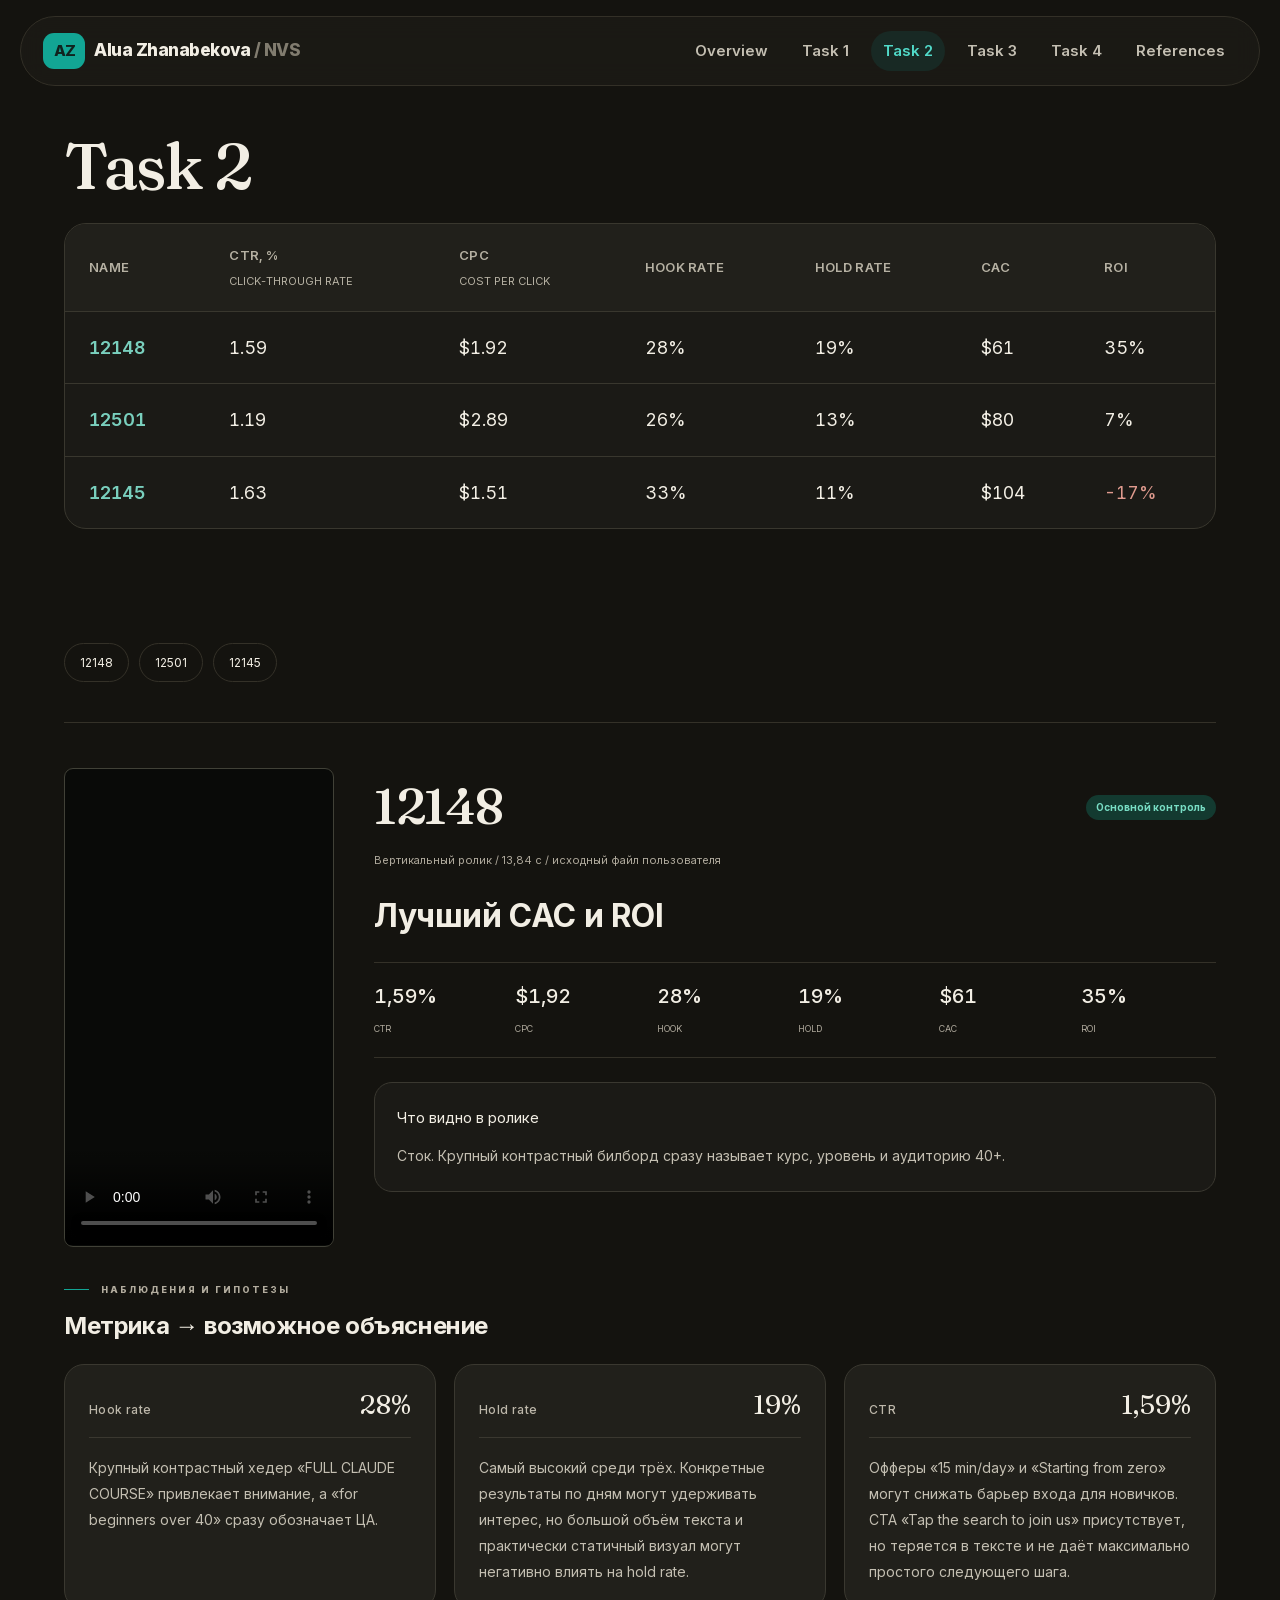
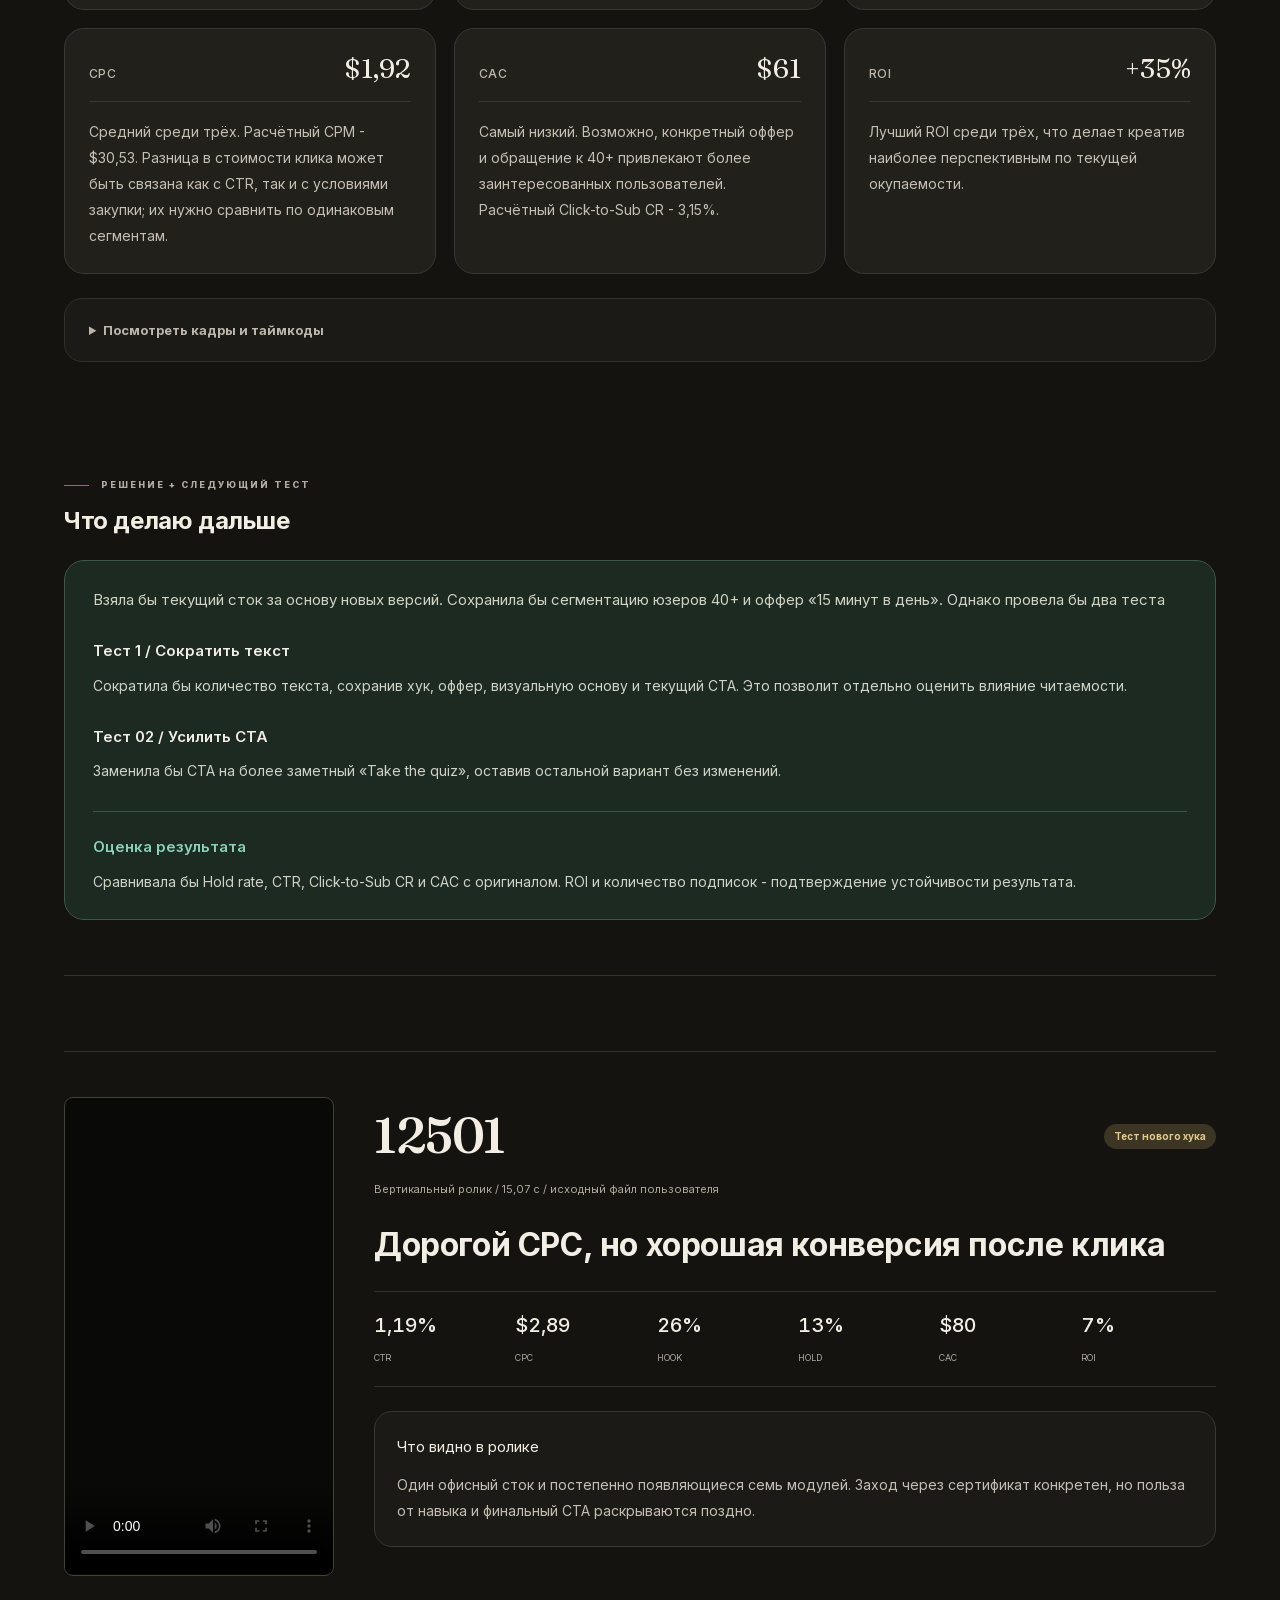
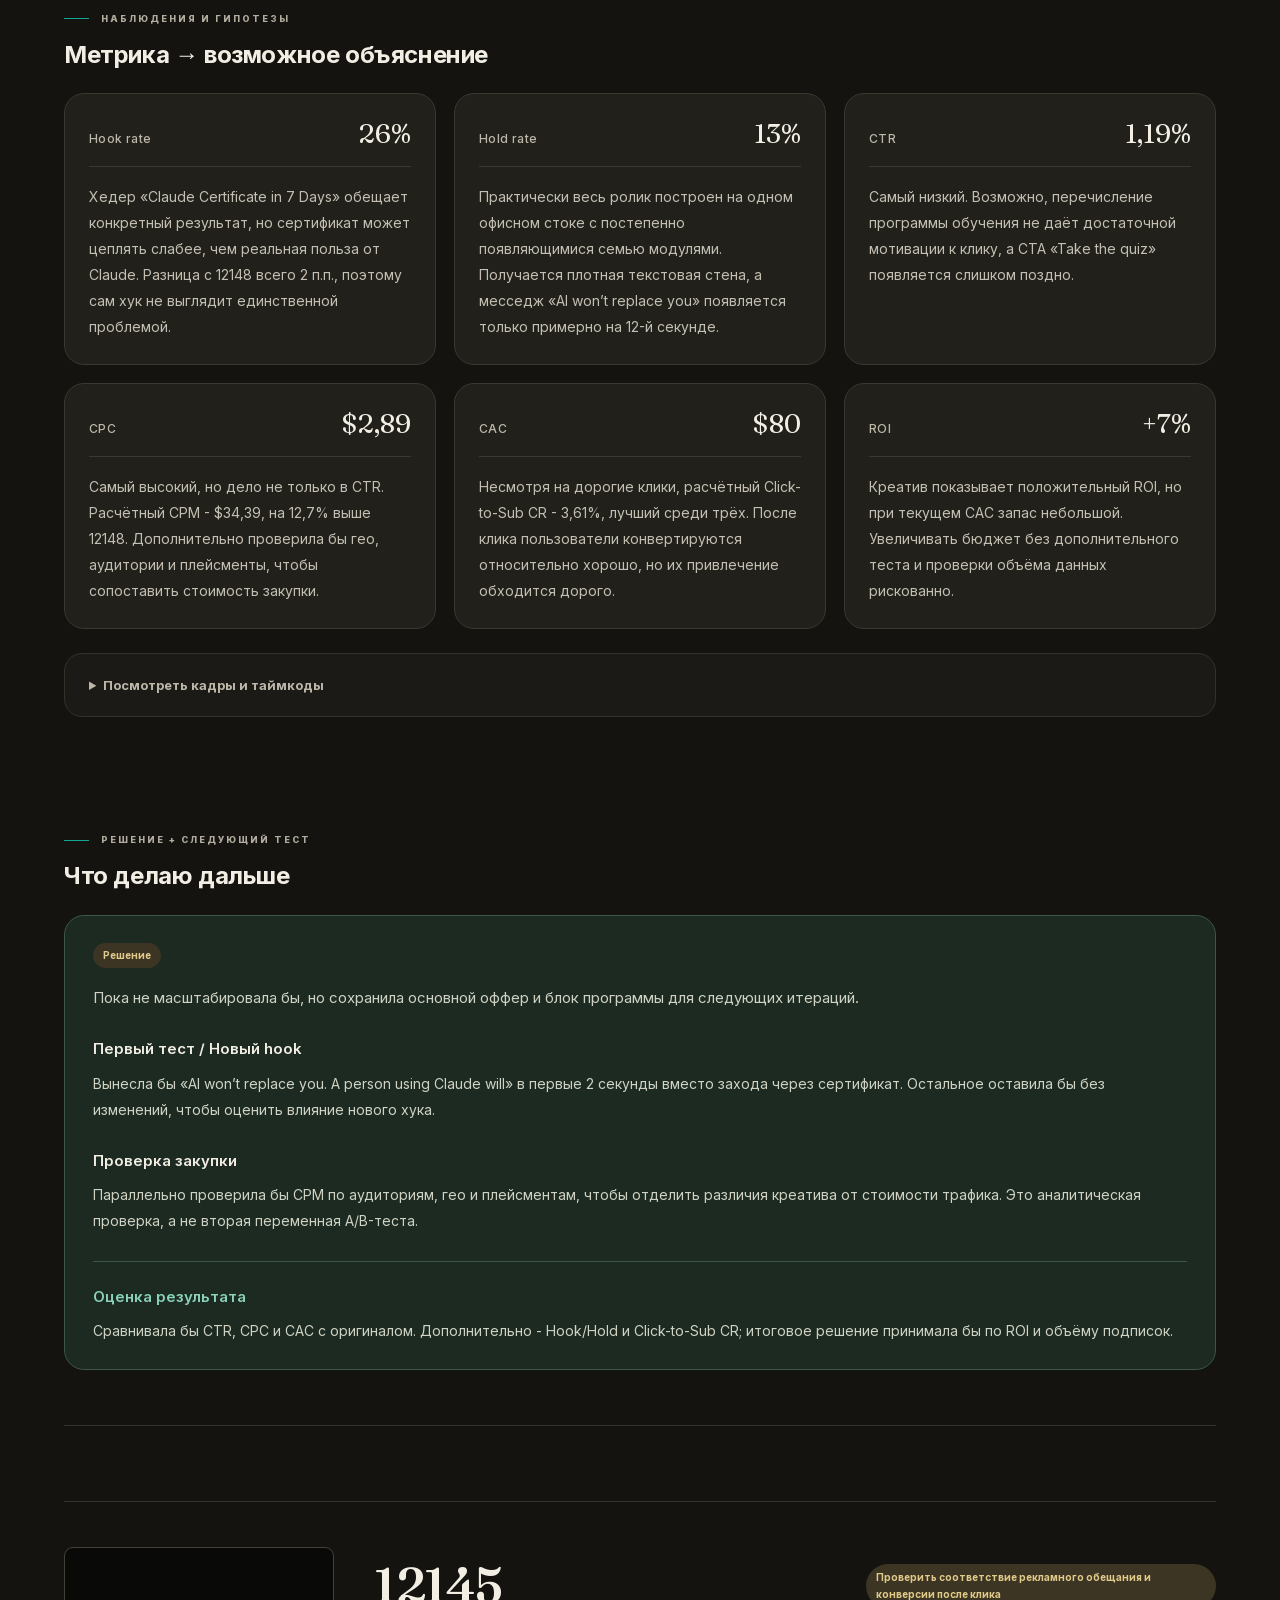
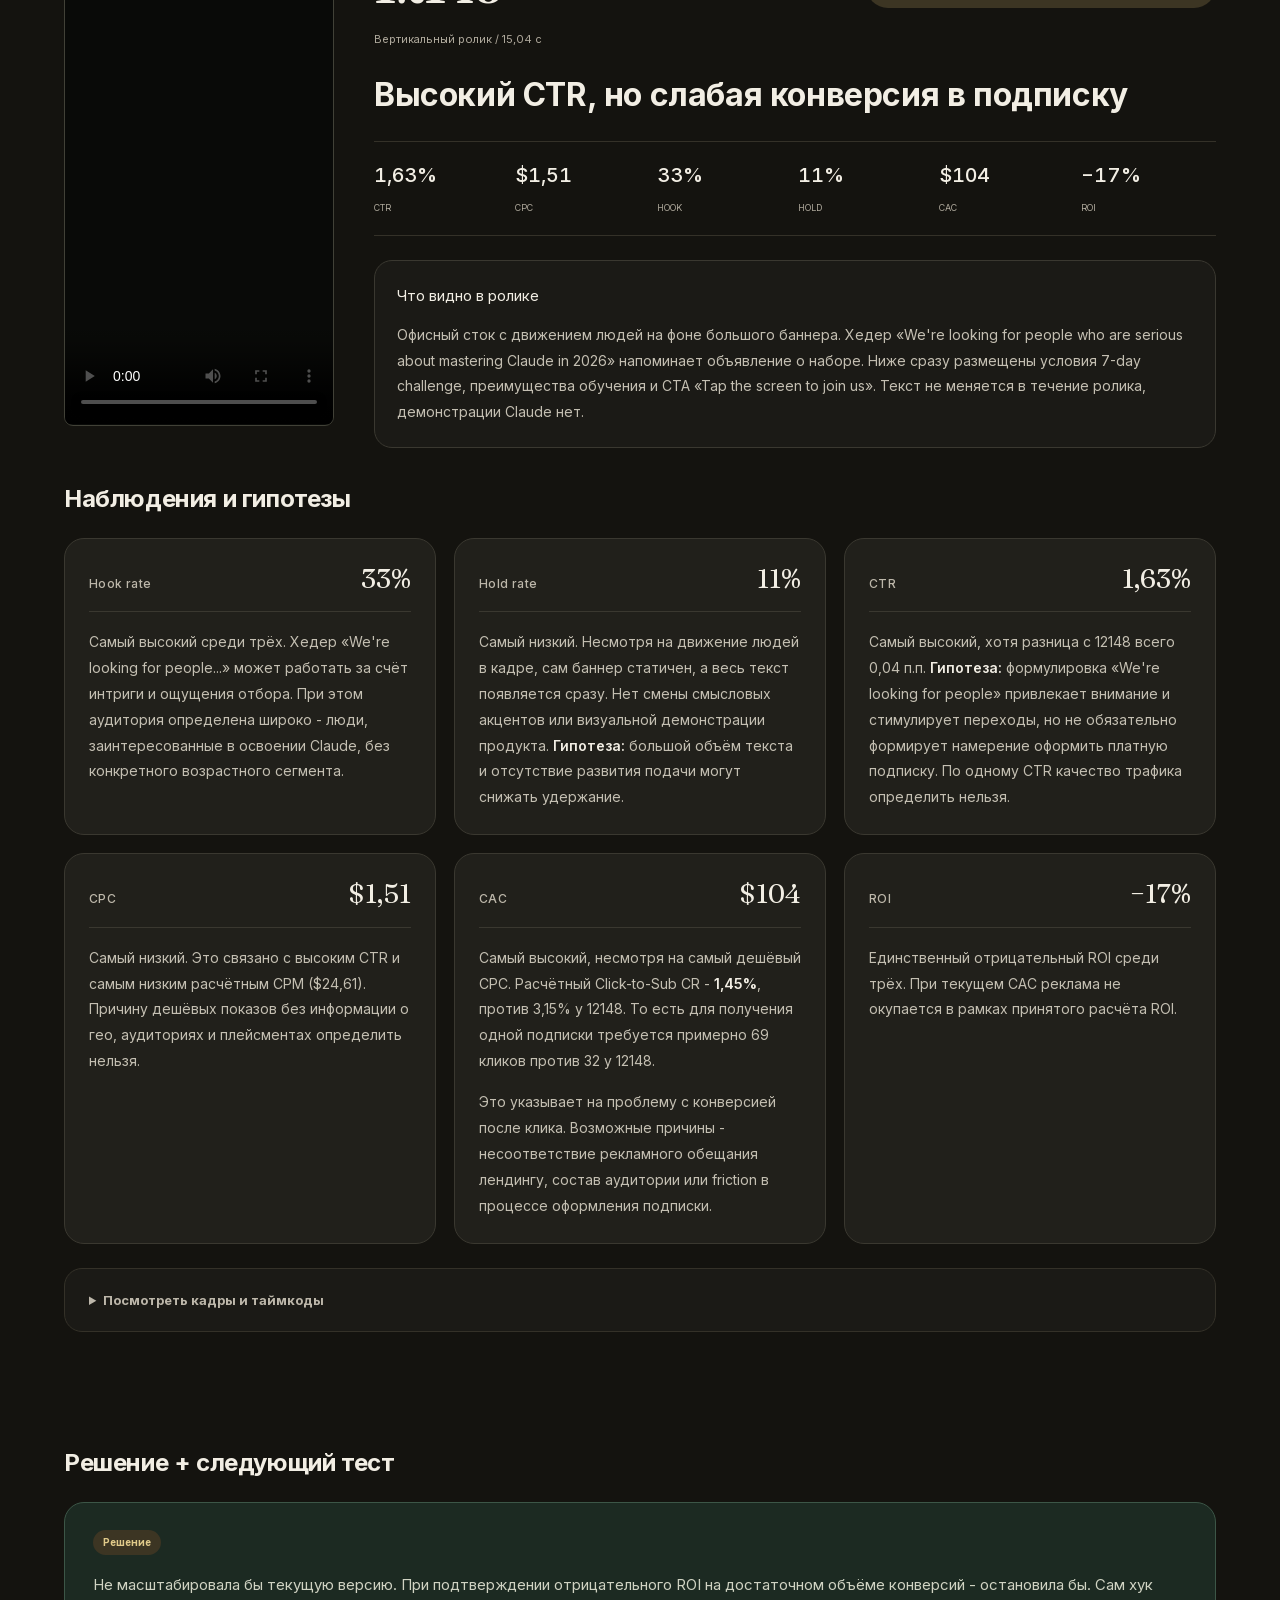
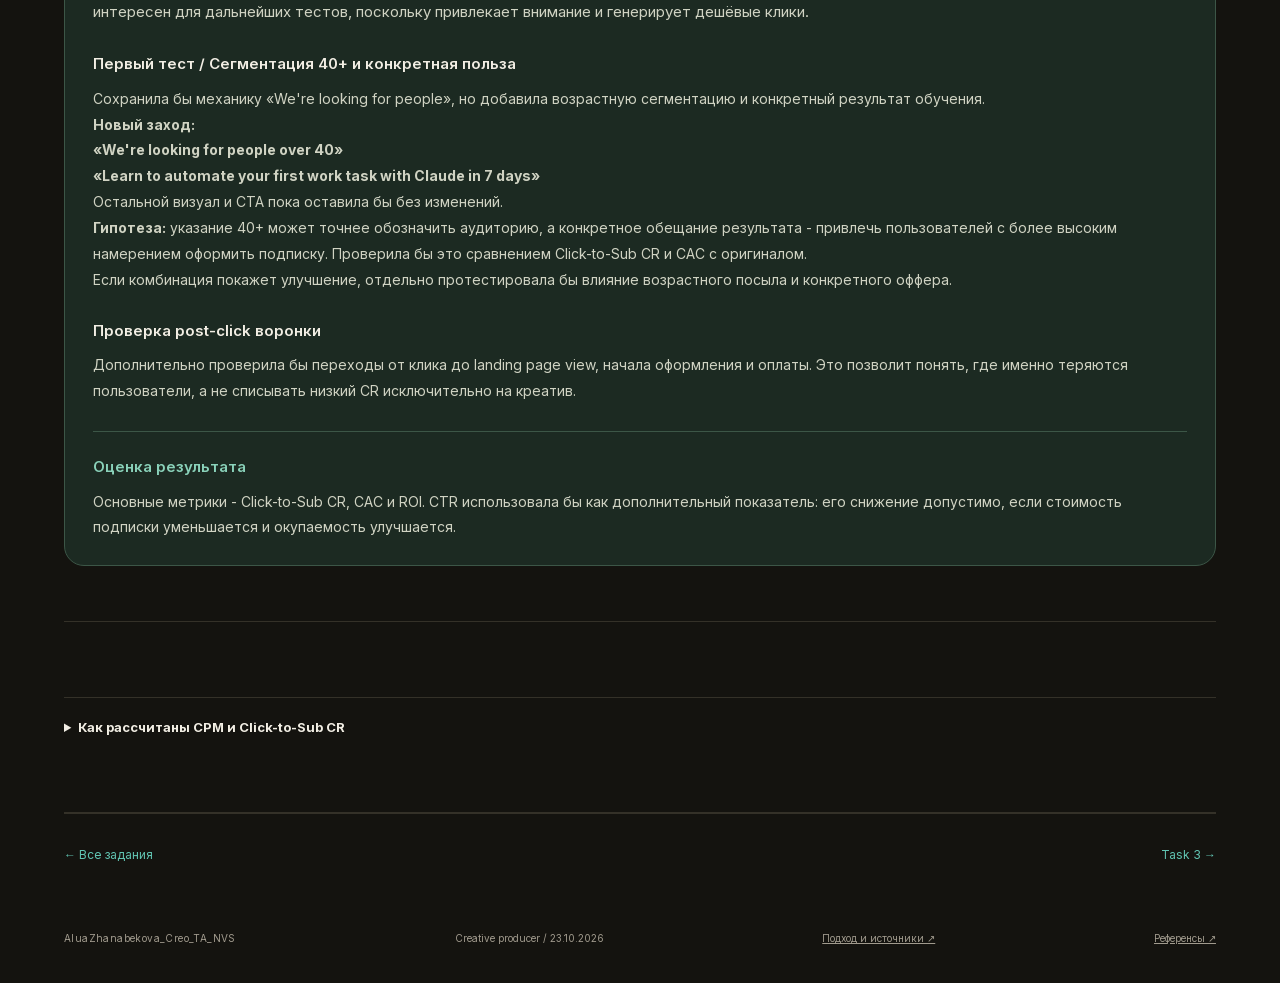
==== commit 4023e39f: "Add metrics comparison table at top of Task 2" ====
--- a/task-2.html
+++ b/task-2.html
@@ -1 +1 @@
-<!doctype html><html lang="ru"><head><meta charset="utf-8"><meta name="viewport" content="width=device-width,initial-scale=1"><title>AluaZhanabekova_Creo_TA_NVS - Задание 02 · Видео</title><meta name="description" content="Тестовое задание креативного продюсера для Nomad Venture Studio. Аналитика, видео, стратегия и креативы."><link rel="icon" href="favicon.svg" type="image/svg+xml"><link rel="stylesheet" href="fonts.css"><link rel="stylesheet" href="style.css"><script src="app.js" defer></script></head><body><nav><a class="brand" href="index.html"><span class="monogram">AZ</span><span>Alua Zhanabekova <span style="color:#817c6f">/ NVS</span></span></a><div class="links"><a href="index.html" >Overview</a><a href="task-1.html" >Task 1</a><a href="task-2.html" class="active" aria-current="page">Task 2</a><a href="task-3.html" >Task 3</a><a href="task-4.html" >Task 4</a><a href="references.html">References</a></div><button class="navbtn" onclick="window.print()">PDF ↗</button></nav><main class="wrap"><header class="task-simple-header"><h1>Task 2</h1></header><section><div class="reelnav"><a href="#v12148">12148</a><a href="#v12501">12501</a><a href="#v12145">12145</a></div><article class="videoarticle video-analysis" id="v12148"><div class="reelhead"><div class="player"><video controls playsinline preload="metadata" poster="media/12148-poster.jpg" aria-label="Рекламный ролик 12148"><source src="media/12148.mp4" type="video/mp4">Видео доступно в папке media.</video></div><div><div class="reelmeta"><h2>12148</h2><span class="pill scale">Основной контроль</span></div><span class="small">Вертикальный ролик / 13,84 с / исходный файл пользователя</span><h3>Лучший CAC и ROI</h3><div class="vmetrics"><div><b>1,59%</b><span>CTR</span></div><div><b>$1,92</b><span>CPC</span></div><div><b>28%</b><span>Hook</span></div><div><b>19%</b><span>Hold</span></div><div><b>$61</b><span>CAC</span></div><div><b>35%</b><span>ROI</span></div></div><div class="video-visual-note"><span class="mark">Что видно в ролике</span><p>Сток. Крупный контрастный билборд сразу называет курс, уровень и аудиторию 40+.</p></div></div></div><div class="video-block-title"><span class="eyebrow">Наблюдения и гипотезы</span><h3>Метрика → возможное объяснение</h3></div><div class="video-analysis-grid"><section class="video-metric-card"><div class="video-metric-top"><h4>Hook rate</h4><span>28%</span></div><p>Крупный контрастный хедер «FULL CLAUDE COURSE» привлекает внимание, а «for beginners over 40» сразу обозначает ЦА.</p></section><section class="video-metric-card"><div class="video-metric-top"><h4>Hold rate</h4><span>19%</span></div><p>Самый высокий среди трёх. Конкретные результаты по дням могут удерживать интерес, но большой объём текста и практически статичный визуал могут негативно влиять на hold rate.</p></section><section class="video-metric-card"><div class="video-metric-top"><h4>CTR</h4><span>1,59%</span></div><p>Офферы «15 min/day» и «Starting from zero» могут снижать барьер входа для новичков. CTA «Tap the search to join us» присутствует, но теряется в тексте и не даёт максимально простого следующего шага.</p></section><section class="video-metric-card"><div class="video-metric-top"><h4>CPC</h4><span>$1,92</span></div><p>Средний среди трёх. Расчётный CPM - $30,53. Разница в стоимости клика может быть связана как с CTR, так и с условиями закупки; их нужно сравнить по одинаковым сегментам.</p></section><section class="video-metric-card"><div class="video-metric-top"><h4>CAC</h4><span>$61</span></div><p>Самый низкий. Возможно, конкретный оффер и обращение к 40+ привлекают более заинтересованных пользователей. Расчётный Click-to-Sub CR - 3,15%.</p></section><section class="video-metric-card"><div class="video-metric-top"><h4>ROI</h4><span>+35%</span></div><p>Лучший ROI среди трёх, что делает креатив наиболее перспективным по текущей окупаемости.</p></section></div><details class="video-frames"><summary>Посмотреть кадры и таймкоды</summary><div class="timeline"><figure class="shot"><img src="media/12148-0s.jpg" alt="Ролик 12148, 0 секунд" loading="lazy"><figcaption><strong>0 с / Кто и что</strong>Кадр исходного видео</figcaption></figure><figure class="shot"><img src="media/12148-4s.jpg" alt="Ролик 12148, 4 секунд" loading="lazy"><figcaption><strong>4 с / Движение внизу</strong>Кадр исходного видео</figcaption></figure><figure class="shot"><img src="media/12148-8s.jpg" alt="Ролик 12148, 8 секунд" loading="lazy"><figcaption><strong>8 с / Оффер стабилен</strong>Кадр исходного видео</figcaption></figure><figure class="shot"><img src="media/12148-12s.jpg" alt="Ролик 12148, 12 секунд" loading="lazy"><figcaption><strong>12 с / CTA остаётся</strong>Кадр исходного видео</figcaption></figure></div></details><section class="video-next"><div class="video-block-title"><span class="eyebrow">Решение + следующий тест</span><h3>Что делаю дальше</h3></div><div class="video-decision video-decision-unified"><p>Взяла бы текущий сток за основу новых версий. Сохранила бы сегментацию юзеров 40+ и оффер «15 минут в день». Однако провела бы два теста</p><div class="unified-test"><h4>Тест 1 / Сократить текст</h4><p>Сократила бы количество текста, сохранив хук, оффер, визуальную основу и текущий CTA. Это позволит отдельно оценить влияние читаемости.</p></div><div class="unified-test"><h4>Тест 02 / Усилить CTA</h4><p>Заменила бы CTA на более заметный «Take the quiz», оставив остальной вариант без изменений.</p></div><div class="unified-evaluation"><h4>Оценка результата</h4><p>Сравнивала бы Hold rate, CTR, Click-to-Sub CR и CAC с оригиналом. ROI и количество подписок - подтверждение устойчивости результата.</p></div></div></section></article><article class="videoarticle video-analysis" id="v12501"><div class="reelhead"><div class="player"><video controls playsinline preload="metadata" poster="media/12501-poster.jpg" aria-label="Рекламный ролик 12501"><source src="media/12501.mp4" type="video/mp4">Видео доступно в папке media.</video></div><div><div class="reelmeta"><h2>12501</h2><span class="pill data">Тест нового хука</span></div><span class="small">Вертикальный ролик / 15,07 с / исходный файл пользователя</span><h3>Дорогой CPC, но хорошая конверсия после клика</h3><div class="vmetrics"><div><b>1,19%</b><span>CTR</span></div><div><b>$2,89</b><span>CPC</span></div><div><b>26%</b><span>Hook</span></div><div><b>13%</b><span>Hold</span></div><div><b>$80</b><span>CAC</span></div><div><b>7%</b><span>ROI</span></div></div><div class="video-visual-note"><span class="mark">Что видно в ролике</span><p>Один офисный сток и постепенно появляющиеся семь модулей. Заход через сертификат конкретен, но польза от навыка и финальный CTA раскрываются поздно.</p></div></div></div><div class="video-block-title"><span class="eyebrow">Наблюдения и гипотезы</span><h3>Метрика → возможное объяснение</h3></div><div class="video-analysis-grid"><section class="video-metric-card"><div class="video-metric-top"><h4>Hook rate</h4><span>26%</span></div><p>Хедер «Claude Certificate in 7 Days» обещает конкретный результат, но сертификат может цеплять слабее, чем реальная польза от Claude. Разница с 12148 всего 2 п.п., поэтому сам хук не выглядит единственной проблемой.</p></section><section class="video-metric-card"><div class="video-metric-top"><h4>Hold rate</h4><span>13%</span></div><p>Практически весь ролик построен на одном офисном стоке с постепенно появляющимися семью модулями. Получается плотная текстовая стена, а месседж «AI won’t replace you» появляется только примерно на 12-й секунде.</p></section><section class="video-metric-card"><div class="video-metric-top"><h4>CTR</h4><span>1,19%</span></div><p>Самый низкий. Возможно, перечисление программы обучения не даёт достаточной мотивации к клику, а CTA «Take the quiz» появляется слишком поздно.</p></section><section class="video-metric-card"><div class="video-metric-top"><h4>CPC</h4><span>$2,89</span></div><p>Самый высокий, но дело не только в CTR. Расчётный CPM - $34,39, на 12,7% выше 12148. Дополнительно проверила бы гео, аудитории и плейсменты, чтобы сопоставить стоимость закупки.</p></section><section class="video-metric-card"><div class="video-metric-top"><h4>CAC</h4><span>$80</span></div><p>Несмотря на дорогие клики, расчётный Click-to-Sub CR - 3,61%, лучший среди трёх. После клика пользователи конвертируются относительно хорошо, но их привлечение обходится дорого.</p></section><section class="video-metric-card"><div class="video-metric-top"><h4>ROI</h4><span>+7%</span></div><p>Креатив показывает положительный ROI, но при текущем CAC запас небольшой. Увеличивать бюджет без дополнительного теста и проверки объёма данных рискованно.</p></section></div><details class="video-frames"><summary>Посмотреть кадры и таймкоды</summary><div class="timeline"><figure class="shot"><img src="media/12501-0s.jpg" alt="Ролик 12501, 0 секунд" loading="lazy"><figcaption><strong>0 с / Certificate + over 40</strong>Кадр исходного видео</figcaption></figure><figure class="shot"><img src="media/12501-4s.jpg" alt="Ролик 12501, 4 секунд" loading="lazy"><figcaption><strong>4 с / Нарастает список</strong>Кадр исходного видео</figcaption></figure><figure class="shot"><img src="media/12501-8s.jpg" alt="Ролик 12501, 8 секунд" loading="lazy"><figcaption><strong>8 с / Почти вся программа</strong>Кадр исходного видео</figcaption></figure><figure class="shot"><img src="media/12501-12s.jpg" alt="Ролик 12501, 12 секунд" loading="lazy"><figcaption><strong>12 с / Новый посыл и CTA</strong>Кадр исходного видео</figcaption></figure></div></details><section class="video-next"><div class="video-block-title"><span class="eyebrow">Решение + следующий тест</span><h3>Что делаю дальше</h3></div><div class="video-decision video-decision-unified"><span class="pill data">Решение</span><p>Пока не масштабировала бы, но сохранила основной оффер и блок программы для следующих итераций.</p><div class="unified-test"><h4>Первый тест / Новый hook</h4><p>Вынесла бы «AI won’t replace you. A person using Claude will» в первые 2 секунды вместо захода через сертификат. Остальное оставила бы без изменений, чтобы оценить влияние нового хука.</p></div><div class="unified-test"><h4>Проверка закупки</h4><p>Параллельно проверила бы CPM по аудиториям, гео и плейсментам, чтобы отделить различия креатива от стоимости трафика. Это аналитическая проверка, а не вторая переменная A/B-теста.</p></div><div class="unified-evaluation"><h4>Оценка результата</h4><p>Сравнивала бы CTR, CPC и CAC с оригиналом. Дополнительно - Hook/Hold и Click-to-Sub CR; итоговое решение принимала бы по ROI и объёму подписок.</p></div></div></section></article><article class="videoarticle video-analysis" id="v12145"><div class="reelhead"><div class="player"><video controls playsinline preload="metadata" poster="media/12145-poster.jpg" aria-label="Рекламный ролик 12145"><source src="media/12145.mp4" type="video/mp4">Видео доступно в папке media.</video></div><div><div class="reelmeta"><h2>12145</h2><span class="pill data">Проверить соответствие рекламного обещания и конверсии после клика</span></div><span class="small">Вертикальный ролик / 15,04 с</span><h3>Высокий CTR, но слабая конверсия в подписку</h3><div class="vmetrics"><div><b>1,63%</b><span>CTR</span></div><div><b>$1,51</b><span>CPC</span></div><div><b>33%</b><span>Hook</span></div><div><b>11%</b><span>Hold</span></div><div><b>$104</b><span>CAC</span></div><div><b>−17%</b><span>ROI</span></div></div><div class="video-visual-note"><span class="mark">Что видно в ролике</span><p>Офисный сток с движением людей на фоне большого баннера. Хедер «We're looking for people who are serious about mastering Claude in 2026» напоминает объявление о наборе. Ниже сразу размещены условия 7-day challenge, преимущества обучения и CTA «Tap the screen to join us». Текст не меняется в течение ролика, демонстрации Claude нет.</p></div></div></div><div class="video-block-title"><h3>Наблюдения и гипотезы</h3></div><div class="video-analysis-grid"><section class="video-metric-card"><div class="video-metric-top"><h4>Hook rate</h4><span>33%</span></div><p>Самый высокий среди трёх. Хедер «We're looking for people...» может работать за счёт интриги и ощущения отбора. При этом аудитория определена широко - люди, заинтересованные в освоении Claude, без конкретного возрастного сегмента.</p></section><section class="video-metric-card"><div class="video-metric-top"><h4>Hold rate</h4><span>11%</span></div><p>Самый низкий. Несмотря на движение людей в кадре, сам баннер статичен, а весь текст появляется сразу. Нет смены смысловых акцентов или визуальной демонстрации продукта. <strong>Гипотеза:</strong> большой объём текста и отсутствие развития подачи могут снижать удержание.</p></section><section class="video-metric-card"><div class="video-metric-top"><h4>CTR</h4><span>1,63%</span></div><p>Самый высокий, хотя разница с 12148 всего 0,04 п.п. <strong>Гипотеза:</strong> формулировка «We're looking for people» привлекает внимание и стимулирует переходы, но не обязательно формирует намерение оформить платную подписку. По одному CTR качество трафика определить нельзя.</p></section><section class="video-metric-card"><div class="video-metric-top"><h4>CPC</h4><span>$1,51</span></div><p>Самый низкий. Это связано с высоким CTR и самым низким расчётным CPM ($24,61). Причину дешёвых показов без информации о гео, аудиториях и плейсментах определить нельзя.</p></section><section class="video-metric-card"><div class="video-metric-top"><h4>CAC</h4><span>$104</span></div><p>Самый высокий, несмотря на самый дешёвый CPC. Расчётный Click-to-Sub CR - <strong>1,45%</strong>, против 3,15% у 12148. То есть для получения одной подписки требуется примерно 69 кликов против 32 у 12148.</p><p>Это указывает на проблему с конверсией после клика. Возможные причины - несоответствие рекламного обещания лендингу, состав аудитории или friction в процессе оформления подписки.</p></section><section class="video-metric-card"><div class="video-metric-top"><h4>ROI</h4><span>−17%</span></div><p>Единственный отрицательный ROI среди трёх. При текущем CAC реклама не окупается в рамках принятого расчёта ROI.</p></section></div><details class="video-frames"><summary>Посмотреть кадры и таймкоды</summary><div class="timeline"><figure class="shot"><img src="media/12145-0s.jpg" alt="Ролик 12145, 0 секунд" loading="lazy"><figcaption><strong>0 с / Recruitment-like hook</strong>Кадр исходного видео</figcaption></figure><figure class="shot"><img src="media/12145-4s.jpg" alt="Ролик 12145, 4 секунд" loading="lazy"><figcaption><strong>4 с / Текст без изменений</strong>Кадр исходного видео</figcaption></figure><figure class="shot"><img src="media/12145-8s.jpg" alt="Ролик 12145, 8 секунд" loading="lazy"><figcaption><strong>8 с / Движение только фона</strong>Кадр исходного видео</figcaption></figure><figure class="shot"><img src="media/12145-12s.jpg" alt="Ролик 12145, 12 секунд" loading="lazy"><figcaption><strong>12 с / Нет нового доказательства</strong>Кадр исходного видео</figcaption></figure></div></details><section class="video-next"><div class="video-block-title"><h3>Решение + следующий тест</h3></div><div class="video-decision video-decision-unified"><span class="pill data">Решение</span><p>Не масштабировала бы текущую версию. При подтверждении отрицательного ROI на достаточном объёме конверсий - остановила бы. Сам хук интересен для дальнейших тестов, поскольку привлекает внимание и генерирует дешёвые клики.</p><div class="unified-test"><h4>Первый тест / Сегментация 40+ и конкретная польза</h4><p>Сохранила бы механику «We're looking for people», но добавила возрастную сегментацию и конкретный результат обучения.</p><p><strong>Новый заход:</strong></p><p><strong>«We're looking for people over 40»</strong></p><p><strong>«Learn to automate your first work task with Claude in 7 days»</strong></p><p>Остальной визуал и CTA пока оставила бы без изменений.</p><p><strong>Гипотеза:</strong> указание 40+ может точнее обозначить аудиторию, а конкретное обещание результата - привлечь пользователей с более высоким намерением оформить подписку. Проверила бы это сравнением Click-to-Sub CR и CAC с оригиналом.</p><p>Если комбинация покажет улучшение, отдельно протестировала бы влияние возрастного посыла и конкретного оффера.</p></div><div class="unified-test"><h4>Проверка post-click воронки</h4><p>Дополнительно проверила бы переходы от клика до landing page view, начала оформления и оплаты. Это позволит понять, где именно теряются пользователи, а не списывать низкий CR исключительно на креатив.</p></div><div class="unified-evaluation"><h4>Оценка результата</h4><p>Основные метрики - Click-to-Sub CR, CAC и ROI. CTR использовала бы как дополнительный показатель: его снижение допустимо, если стоимость подписки уменьшается и окупаемость улучшается.</p></div></div></section></article><details id="metric-formulas"><summary>Как рассчитаны CPM и Click-to-Sub CR</summary><p>CPM ≈ CPC × CTR (%) × 10.<br>Click-to-Sub CR (%) ≈ CPC / CAC × 100.</p><p>Расчёты предполагают одинаковый тип клика для CPC и CTR, а также общую базу подписок, период и окно атрибуции для CAC. Значения приблизительные из-за округления исходных данных.</p></details></section><div class="pagenav"><a href="index.html">← Все задания</a><a href="task-3.html">Task 3 →</a></div><footer><span class="siteid">AluaZhanabekova_Creo_TA_NVS</span><span>Creative producer / 23.10.2026</span><a href="approach.html">Подход и источники ↗</a><a href="references.html">Референсы ↗</a></footer></main></body></html>+<!doctype html><html lang="ru"><head><meta charset="utf-8"><meta name="viewport" content="width=device-width,initial-scale=1"><title>AluaZhanabekova_Creo_TA_NVS - Задание 02 · Видео</title><meta name="description" content="Тестовое задание креативного продюсера для Nomad Venture Studio. Аналитика, видео, стратегия и креативы."><link rel="icon" href="favicon.svg" type="image/svg+xml"><link rel="stylesheet" href="fonts.css"><link rel="stylesheet" href="style.css"><script src="app.js" defer></script><style>.task2-metrics-summary{margin:0 0 36px;border:1px solid #39372e;border-radius:22px;overflow:hidden;background:#1b1a16}.task2-metrics-scroll{overflow-x:auto}.task2-metrics-summary table{width:100%;min-width:760px;border-collapse:collapse;font-variant-numeric:tabular-nums}.task2-metrics-summary th,.task2-metrics-summary td{padding:20px 24px;text-align:left;border-bottom:1px solid #39372e;white-space:nowrap}.task2-metrics-summary th{font-size:13px;color:#b6b1a3;font-weight:600;background:#21201b;letter-spacing:.02em}.task2-metrics-summary th small{display:block;font-size:11px;font-weight:400;letter-spacing:0;margin-top:5px}.task2-metrics-summary td{font-size:18px;color:#f2eee4}.task2-metrics-summary tbody tr:last-child td{border-bottom:0}.task2-metrics-summary tbody tr:hover{background:#21201b}.task2-metrics-summary td:first-child a{color:#79cfbd;text-decoration:none;font-weight:600}.task2-metrics-summary .negative{color:#df9a8e}@media(max-width:700px){.task2-metrics-summary th,.task2-metrics-summary td{padding:16px 18px}}</style></head><body><nav><a class="brand" href="index.html"><span class="monogram">AZ</span><span>Alua Zhanabekova <span style="color:#817c6f">/ NVS</span></span></a><div class="links"><a href="index.html" >Overview</a><a href="task-1.html" >Task 1</a><a href="task-2.html" class="active" aria-current="page">Task 2</a><a href="task-3.html" >Task 3</a><a href="task-4.html" >Task 4</a><a href="references.html">References</a></div><button class="navbtn" onclick="window.print()">PDF ↗</button></nav><main class="wrap"><header class="task-simple-header"><h1>Task 2</h1></header><div class="task2-metrics-summary" aria-label="Сравнение метрик трёх креативов"><div class="task2-metrics-scroll" tabindex="0" role="region" aria-label="Таблица метрик, прокрутка по горизонтали"><table><thead><tr><th scope="col">Name</th><th scope="col">CTR, %<small>click-through rate</small></th><th scope="col">CPC<small>cost per click</small></th><th scope="col">Hook rate</th><th scope="col">Hold rate</th><th scope="col">CAC</th><th scope="col">ROI</th></tr></thead><tbody><tr><td><a href="#v12148">12148</a></td><td>1.59</td><td>$1.92</td><td>28%</td><td>19%</td><td>$61</td><td>35%</td></tr><tr><td><a href="#v12501">12501</a></td><td>1.19</td><td>$2.89</td><td>26%</td><td>13%</td><td>$80</td><td>7%</td></tr><tr><td><a href="#v12145">12145</a></td><td>1.63</td><td>$1.51</td><td>33%</td><td>11%</td><td>$104</td><td class="negative">-17%</td></tr></tbody></table></div></div><section><div class="reelnav"><a href="#v12148">12148</a><a href="#v12501">12501</a><a href="#v12145">12145</a></div><article class="videoarticle video-analysis" id="v12148"><div class="reelhead"><div class="player"><video controls playsinline preload="metadata" poster="media/12148-poster.jpg" aria-label="Рекламный ролик 12148"><source src="media/12148.mp4" type="video/mp4">Видео доступно в папке media.</video></div><div><div class="reelmeta"><h2>12148</h2><span class="pill scale">Основной контроль</span></div><span class="small">Вертикальный ролик / 13,84 с / исходный файл пользователя</span><h3>Лучший CAC и ROI</h3><div class="vmetrics"><div><b>1,59%</b><span>CTR</span></div><div><b>$1,92</b><span>CPC</span></div><div><b>28%</b><span>Hook</span></div><div><b>19%</b><span>Hold</span></div><div><b>$61</b><span>CAC</span></div><div><b>35%</b><span>ROI</span></div></div><div class="video-visual-note"><span class="mark">Что видно в ролике</span><p>Сток. Крупный контрастный билборд сразу называет курс, уровень и аудиторию 40+.</p></div></div></div><div class="video-block-title"><span class="eyebrow">Наблюдения и гипотезы</span><h3>Метрика → возможное объяснение</h3></div><div class="video-analysis-grid"><section class="video-metric-card"><div class="video-metric-top"><h4>Hook rate</h4><span>28%</span></div><p>Крупный контрастный хедер «FULL CLAUDE COURSE» привлекает внимание, а «for beginners over 40» сразу обозначает ЦА.</p></section><section class="video-metric-card"><div class="video-metric-top"><h4>Hold rate</h4><span>19%</span></div><p>Самый высокий среди трёх. Конкретные результаты по дням могут удерживать интерес, но большой объём текста и практически статичный визуал могут негативно влиять на hold rate.</p></section><section class="video-metric-card"><div class="video-metric-top"><h4>CTR</h4><span>1,59%</span></div><p>Офферы «15 min/day» и «Starting from zero» могут снижать барьер входа для новичков. CTA «Tap the search to join us» присутствует, но теряется в тексте и не даёт максимально простого следующего шага.</p></section><section class="video-metric-card"><div class="video-metric-top"><h4>CPC</h4><span>$1,92</span></div><p>Средний среди трёх. Расчётный CPM - $30,53. Разница в стоимости клика может быть связана как с CTR, так и с условиями закупки; их нужно сравнить по одинаковым сегментам.</p></section><section class="video-metric-card"><div class="video-metric-top"><h4>CAC</h4><span>$61</span></div><p>Самый низкий. Возможно, конкретный оффер и обращение к 40+ привлекают более заинтересованных пользователей. Расчётный Click-to-Sub CR - 3,15%.</p></section><section class="video-metric-card"><div class="video-metric-top"><h4>ROI</h4><span>+35%</span></div><p>Лучший ROI среди трёх, что делает креатив наиболее перспективным по текущей окупаемости.</p></section></div><details class="video-frames"><summary>Посмотреть кадры и таймкоды</summary><div class="timeline"><figure class="shot"><img src="media/12148-0s.jpg" alt="Ролик 12148, 0 секунд" loading="lazy"><figcaption><strong>0 с / Кто и что</strong>Кадр исходного видео</figcaption></figure><figure class="shot"><img src="media/12148-4s.jpg" alt="Ролик 12148, 4 секунд" loading="lazy"><figcaption><strong>4 с / Движение внизу</strong>Кадр исходного видео</figcaption></figure><figure class="shot"><img src="media/12148-8s.jpg" alt="Ролик 12148, 8 секунд" loading="lazy"><figcaption><strong>8 с / Оффер стабилен</strong>Кадр исходного видео</figcaption></figure><figure class="shot"><img src="media/12148-12s.jpg" alt="Ролик 12148, 12 секунд" loading="lazy"><figcaption><strong>12 с / CTA остаётся</strong>Кадр исходного видео</figcaption></figure></div></details><section class="video-next"><div class="video-block-title"><span class="eyebrow">Решение + следующий тест</span><h3>Что делаю дальше</h3></div><div class="video-decision video-decision-unified"><p>Взяла бы текущий сток за основу новых версий. Сохранила бы сегментацию юзеров 40+ и оффер «15 минут в день». Однако провела бы два теста</p><div class="unified-test"><h4>Тест 1 / Сократить текст</h4><p>Сократила бы количество текста, сохранив хук, оффер, визуальную основу и текущий CTA. Это позволит отдельно оценить влияние читаемости.</p></div><div class="unified-test"><h4>Тест 02 / Усилить CTA</h4><p>Заменила бы CTA на более заметный «Take the quiz», оставив остальной вариант без изменений.</p></div><div class="unified-evaluation"><h4>Оценка результата</h4><p>Сравнивала бы Hold rate, CTR, Click-to-Sub CR и CAC с оригиналом. ROI и количество подписок - подтверждение устойчивости результата.</p></div></div></section></article><article class="videoarticle video-analysis" id="v12501"><div class="reelhead"><div class="player"><video controls playsinline preload="metadata" poster="media/12501-poster.jpg" aria-label="Рекламный ролик 12501"><source src="media/12501.mp4" type="video/mp4">Видео доступно в папке media.</video></div><div><div class="reelmeta"><h2>12501</h2><span class="pill data">Тест нового хука</span></div><span class="small">Вертикальный ролик / 15,07 с / исходный файл пользователя</span><h3>Дорогой CPC, но хорошая конверсия после клика</h3><div class="vmetrics"><div><b>1,19%</b><span>CTR</span></div><div><b>$2,89</b><span>CPC</span></div><div><b>26%</b><span>Hook</span></div><div><b>13%</b><span>Hold</span></div><div><b>$80</b><span>CAC</span></div><div><b>7%</b><span>ROI</span></div></div><div class="video-visual-note"><span class="mark">Что видно в ролике</span><p>Один офисный сток и постепенно появляющиеся семь модулей. Заход через сертификат конкретен, но польза от навыка и финальный CTA раскрываются поздно.</p></div></div></div><div class="video-block-title"><span class="eyebrow">Наблюдения и гипотезы</span><h3>Метрика → возможное объяснение</h3></div><div class="video-analysis-grid"><section class="video-metric-card"><div class="video-metric-top"><h4>Hook rate</h4><span>26%</span></div><p>Хедер «Claude Certificate in 7 Days» обещает конкретный результат, но сертификат может цеплять слабее, чем реальная польза от Claude. Разница с 12148 всего 2 п.п., поэтому сам хук не выглядит единственной проблемой.</p></section><section class="video-metric-card"><div class="video-metric-top"><h4>Hold rate</h4><span>13%</span></div><p>Практически весь ролик построен на одном офисном стоке с постепенно появляющимися семью модулями. Получается плотная текстовая стена, а месседж «AI won’t replace you» появляется только примерно на 12-й секунде.</p></section><section class="video-metric-card"><div class="video-metric-top"><h4>CTR</h4><span>1,19%</span></div><p>Самый низкий. Возможно, перечисление программы обучения не даёт достаточной мотивации к клику, а CTA «Take the quiz» появляется слишком поздно.</p></section><section class="video-metric-card"><div class="video-metric-top"><h4>CPC</h4><span>$2,89</span></div><p>Самый высокий, но дело не только в CTR. Расчётный CPM - $34,39, на 12,7% выше 12148. Дополнительно проверила бы гео, аудитории и плейсменты, чтобы сопоставить стоимость закупки.</p></section><section class="video-metric-card"><div class="video-metric-top"><h4>CAC</h4><span>$80</span></div><p>Несмотря на дорогие клики, расчётный Click-to-Sub CR - 3,61%, лучший среди трёх. После клика пользователи конвертируются относительно хорошо, но их привлечение обходится дорого.</p></section><section class="video-metric-card"><div class="video-metric-top"><h4>ROI</h4><span>+7%</span></div><p>Креатив показывает положительный ROI, но при текущем CAC запас небольшой. Увеличивать бюджет без дополнительного теста и проверки объёма данных рискованно.</p></section></div><details class="video-frames"><summary>Посмотреть кадры и таймкоды</summary><div class="timeline"><figure class="shot"><img src="media/12501-0s.jpg" alt="Ролик 12501, 0 секунд" loading="lazy"><figcaption><strong>0 с / Certificate + over 40</strong>Кадр исходного видео</figcaption></figure><figure class="shot"><img src="media/12501-4s.jpg" alt="Ролик 12501, 4 секунд" loading="lazy"><figcaption><strong>4 с / Нарастает список</strong>Кадр исходного видео</figcaption></figure><figure class="shot"><img src="media/12501-8s.jpg" alt="Ролик 12501, 8 секунд" loading="lazy"><figcaption><strong>8 с / Почти вся программа</strong>Кадр исходного видео</figcaption></figure><figure class="shot"><img src="media/12501-12s.jpg" alt="Ролик 12501, 12 секунд" loading="lazy"><figcaption><strong>12 с / Новый посыл и CTA</strong>Кадр исходного видео</figcaption></figure></div></details><section class="video-next"><div class="video-block-title"><span class="eyebrow">Решение + следующий тест</span><h3>Что делаю дальше</h3></div><div class="video-decision video-decision-unified"><span class="pill data">Решение</span><p>Пока не масштабировала бы, но сохранила основной оффер и блок программы для следующих итераций.</p><div class="unified-test"><h4>Первый тест / Новый hook</h4><p>Вынесла бы «AI won’t replace you. A person using Claude will» в первые 2 секунды вместо захода через сертификат. Остальное оставила бы без изменений, чтобы оценить влияние нового хука.</p></div><div class="unified-test"><h4>Проверка закупки</h4><p>Параллельно проверила бы CPM по аудиториям, гео и плейсментам, чтобы отделить различия креатива от стоимости трафика. Это аналитическая проверка, а не вторая переменная A/B-теста.</p></div><div class="unified-evaluation"><h4>Оценка результата</h4><p>Сравнивала бы CTR, CPC и CAC с оригиналом. Дополнительно - Hook/Hold и Click-to-Sub CR; итоговое решение принимала бы по ROI и объёму подписок.</p></div></div></section></article><article class="videoarticle video-analysis" id="v12145"><div class="reelhead"><div class="player"><video controls playsinline preload="metadata" poster="media/12145-poster.jpg" aria-label="Рекламный ролик 12145"><source src="media/12145.mp4" type="video/mp4">Видео доступно в папке media.</video></div><div><div class="reelmeta"><h2>12145</h2><span class="pill data">Проверить соответствие рекламного обещания и конверсии после клика</span></div><span class="small">Вертикальный ролик / 15,04 с</span><h3>Высокий CTR, но слабая конверсия в подписку</h3><div class="vmetrics"><div><b>1,63%</b><span>CTR</span></div><div><b>$1,51</b><span>CPC</span></div><div><b>33%</b><span>Hook</span></div><div><b>11%</b><span>Hold</span></div><div><b>$104</b><span>CAC</span></div><div><b>−17%</b><span>ROI</span></div></div><div class="video-visual-note"><span class="mark">Что видно в ролике</span><p>Офисный сток с движением людей на фоне большого баннера. Хедер «We're looking for people who are serious about mastering Claude in 2026» напоминает объявление о наборе. Ниже сразу размещены условия 7-day challenge, преимущества обучения и CTA «Tap the screen to join us». Текст не меняется в течение ролика, демонстрации Claude нет.</p></div></div></div><div class="video-block-title"><h3>Наблюдения и гипотезы</h3></div><div class="video-analysis-grid"><section class="video-metric-card"><div class="video-metric-top"><h4>Hook rate</h4><span>33%</span></div><p>Самый высокий среди трёх. Хедер «We're looking for people...» может работать за счёт интриги и ощущения отбора. При этом аудитория определена широко - люди, заинтересованные в освоении Claude, без конкретного возрастного сегмента.</p></section><section class="video-metric-card"><div class="video-metric-top"><h4>Hold rate</h4><span>11%</span></div><p>Самый низкий. Несмотря на движение людей в кадре, сам баннер статичен, а весь текст появляется сразу. Нет смены смысловых акцентов или визуальной демонстрации продукта. <strong>Гипотеза:</strong> большой объём текста и отсутствие развития подачи могут снижать удержание.</p></section><section class="video-metric-card"><div class="video-metric-top"><h4>CTR</h4><span>1,63%</span></div><p>Самый высокий, хотя разница с 12148 всего 0,04 п.п. <strong>Гипотеза:</strong> формулировка «We're looking for people» привлекает внимание и стимулирует переходы, но не обязательно формирует намерение оформить платную подписку. По одному CTR качество трафика определить нельзя.</p></section><section class="video-metric-card"><div class="video-metric-top"><h4>CPC</h4><span>$1,51</span></div><p>Самый низкий. Это связано с высоким CTR и самым низким расчётным CPM ($24,61). Причину дешёвых показов без информации о гео, аудиториях и плейсментах определить нельзя.</p></section><section class="video-metric-card"><div class="video-metric-top"><h4>CAC</h4><span>$104</span></div><p>Самый высокий, несмотря на самый дешёвый CPC. Расчётный Click-to-Sub CR - <strong>1,45%</strong>, против 3,15% у 12148. То есть для получения одной подписки требуется примерно 69 кликов против 32 у 12148.</p><p>Это указывает на проблему с конверсией после клика. Возможные причины - несоответствие рекламного обещания лендингу, состав аудитории или friction в процессе оформления подписки.</p></section><section class="video-metric-card"><div class="video-metric-top"><h4>ROI</h4><span>−17%</span></div><p>Единственный отрицательный ROI среди трёх. При текущем CAC реклама не окупается в рамках принятого расчёта ROI.</p></section></div><details class="video-frames"><summary>Посмотреть кадры и таймкоды</summary><div class="timeline"><figure class="shot"><img src="media/12145-0s.jpg" alt="Ролик 12145, 0 секунд" loading="lazy"><figcaption><strong>0 с / Recruitment-like hook</strong>Кадр исходного видео</figcaption></figure><figure class="shot"><img src="media/12145-4s.jpg" alt="Ролик 12145, 4 секунд" loading="lazy"><figcaption><strong>4 с / Текст без изменений</strong>Кадр исходного видео</figcaption></figure><figure class="shot"><img src="media/12145-8s.jpg" alt="Ролик 12145, 8 секунд" loading="lazy"><figcaption><strong>8 с / Движение только фона</strong>Кадр исходного видео</figcaption></figure><figure class="shot"><img src="media/12145-12s.jpg" alt="Ролик 12145, 12 секунд" loading="lazy"><figcaption><strong>12 с / Нет нового доказательства</strong>Кадр исходного видео</figcaption></figure></div></details><section class="video-next"><div class="video-block-title"><h3>Решение + следующий тест</h3></div><div class="video-decision video-decision-unified"><span class="pill data">Решение</span><p>Не масштабировала бы текущую версию. При подтверждении отрицательного ROI на достаточном объёме конверсий - остановила бы. Сам хук интересен для дальнейших тестов, поскольку привлекает внимание и генерирует дешёвые клики.</p><div class="unified-test"><h4>Первый тест / Сегментация 40+ и конкретная польза</h4><p>Сохранила бы механику «We're looking for people», но добавила возрастную сегментацию и конкретный результат обучения.</p><p><strong>Новый заход:</strong></p><p><strong>«We're looking for people over 40»</strong></p><p><strong>«Learn to automate your first work task with Claude in 7 days»</strong></p><p>Остальной визуал и CTA пока оставила бы без изменений.</p><p><strong>Гипотеза:</strong> указание 40+ может точнее обозначить аудиторию, а конкретное обещание результата - привлечь пользователей с более высоким намерением оформить подписку. Проверила бы это сравнением Click-to-Sub CR и CAC с оригиналом.</p><p>Если комбинация покажет улучшение, отдельно протестировала бы влияние возрастного посыла и конкретного оффера.</p></div><div class="unified-test"><h4>Проверка post-click воронки</h4><p>Дополнительно проверила бы переходы от клика до landing page view, начала оформления и оплаты. Это позволит понять, где именно теряются пользователи, а не списывать низкий CR исключительно на креатив.</p></div><div class="unified-evaluation"><h4>Оценка результата</h4><p>Основные метрики - Click-to-Sub CR, CAC и ROI. CTR использовала бы как дополнительный показатель: его снижение допустимо, если стоимость подписки уменьшается и окупаемость улучшается.</p></div></div></section></article><details id="metric-formulas"><summary>Как рассчитаны CPM и Click-to-Sub CR</summary><p>CPM ≈ CPC × CTR (%) × 10.<br>Click-to-Sub CR (%) ≈ CPC / CAC × 100.</p><p>Расчёты предполагают одинаковый тип клика для CPC и CTR, а также общую базу подписок, период и окно атрибуции для CAC. Значения приблизительные из-за округления исходных данных.</p></details></section><div class="pagenav"><a href="index.html">← Все задания</a><a href="task-3.html">Task 3 →</a></div><footer><span class="siteid">AluaZhanabekova_Creo_TA_NVS</span><span>Creative producer / 23.10.2026</span><a href="approach.html">Подход и источники ↗</a><a href="references.html">Референсы ↗</a></footer></main></body></html>
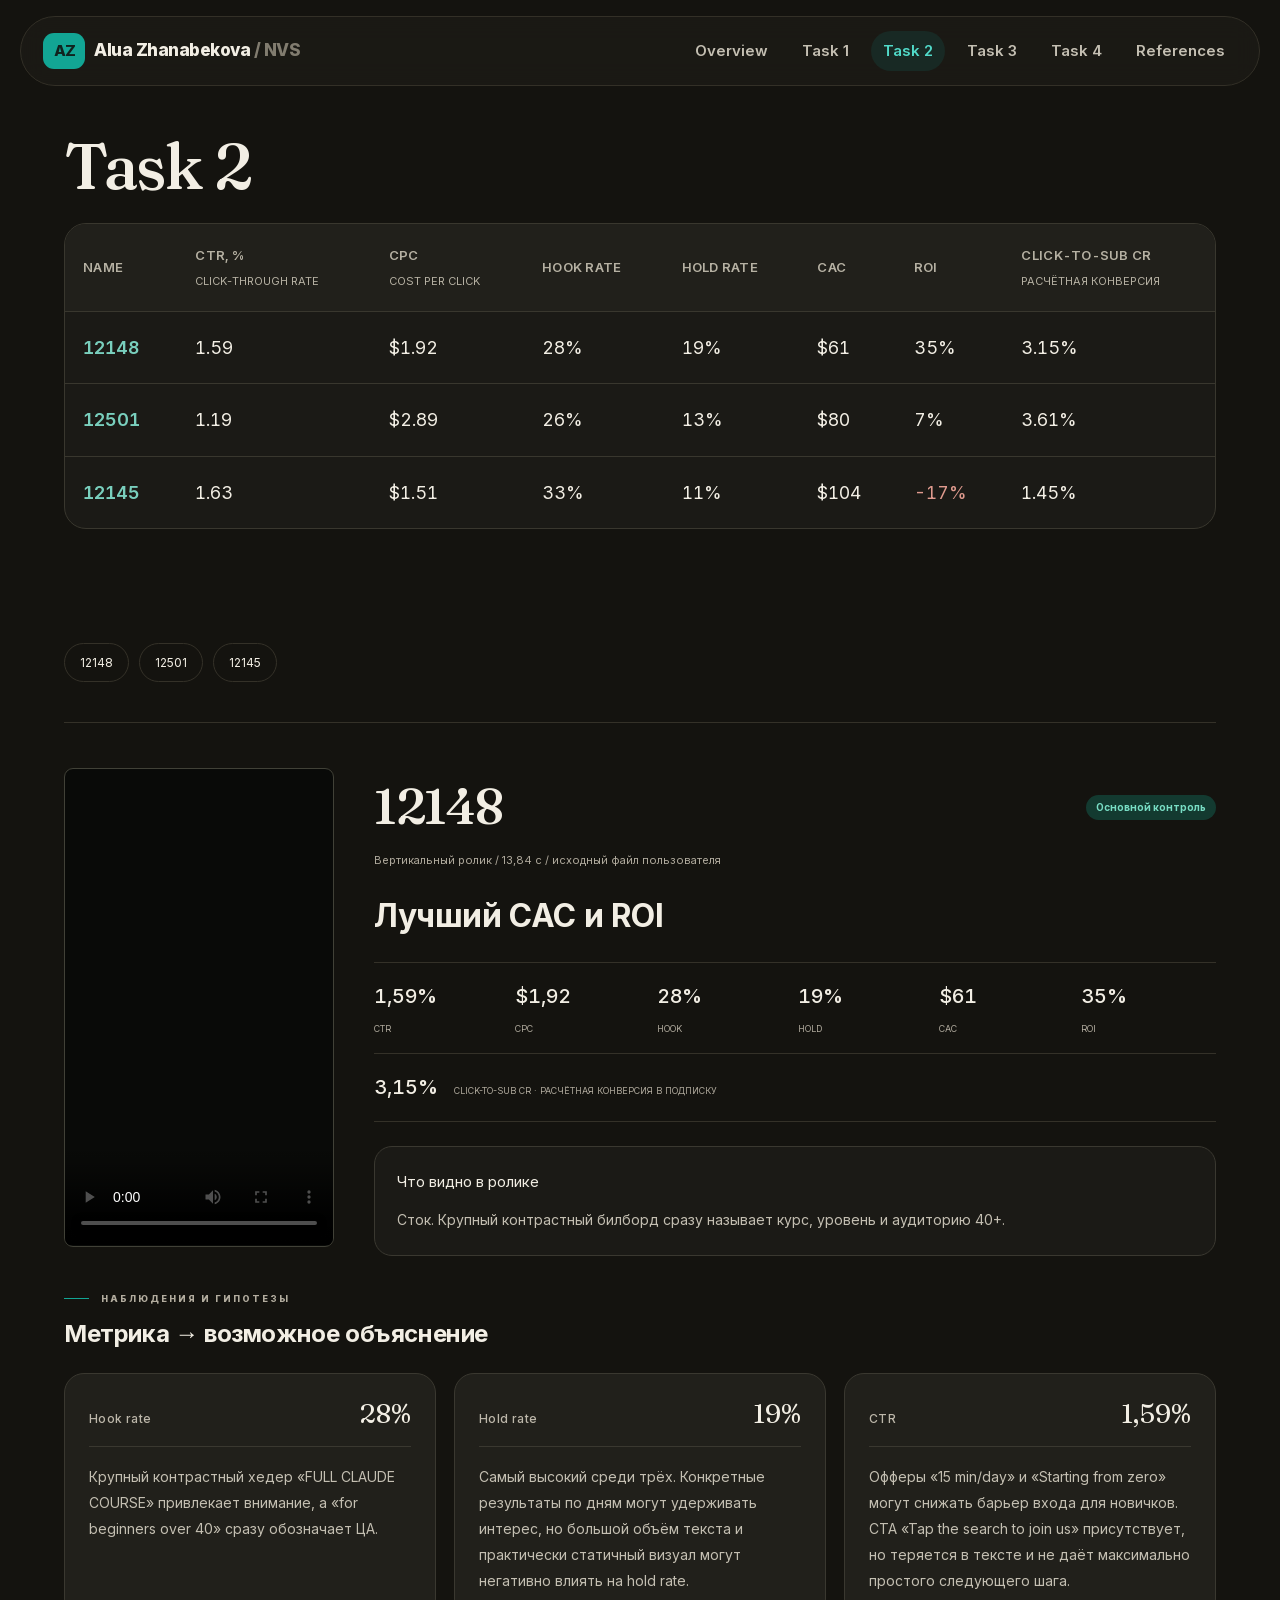
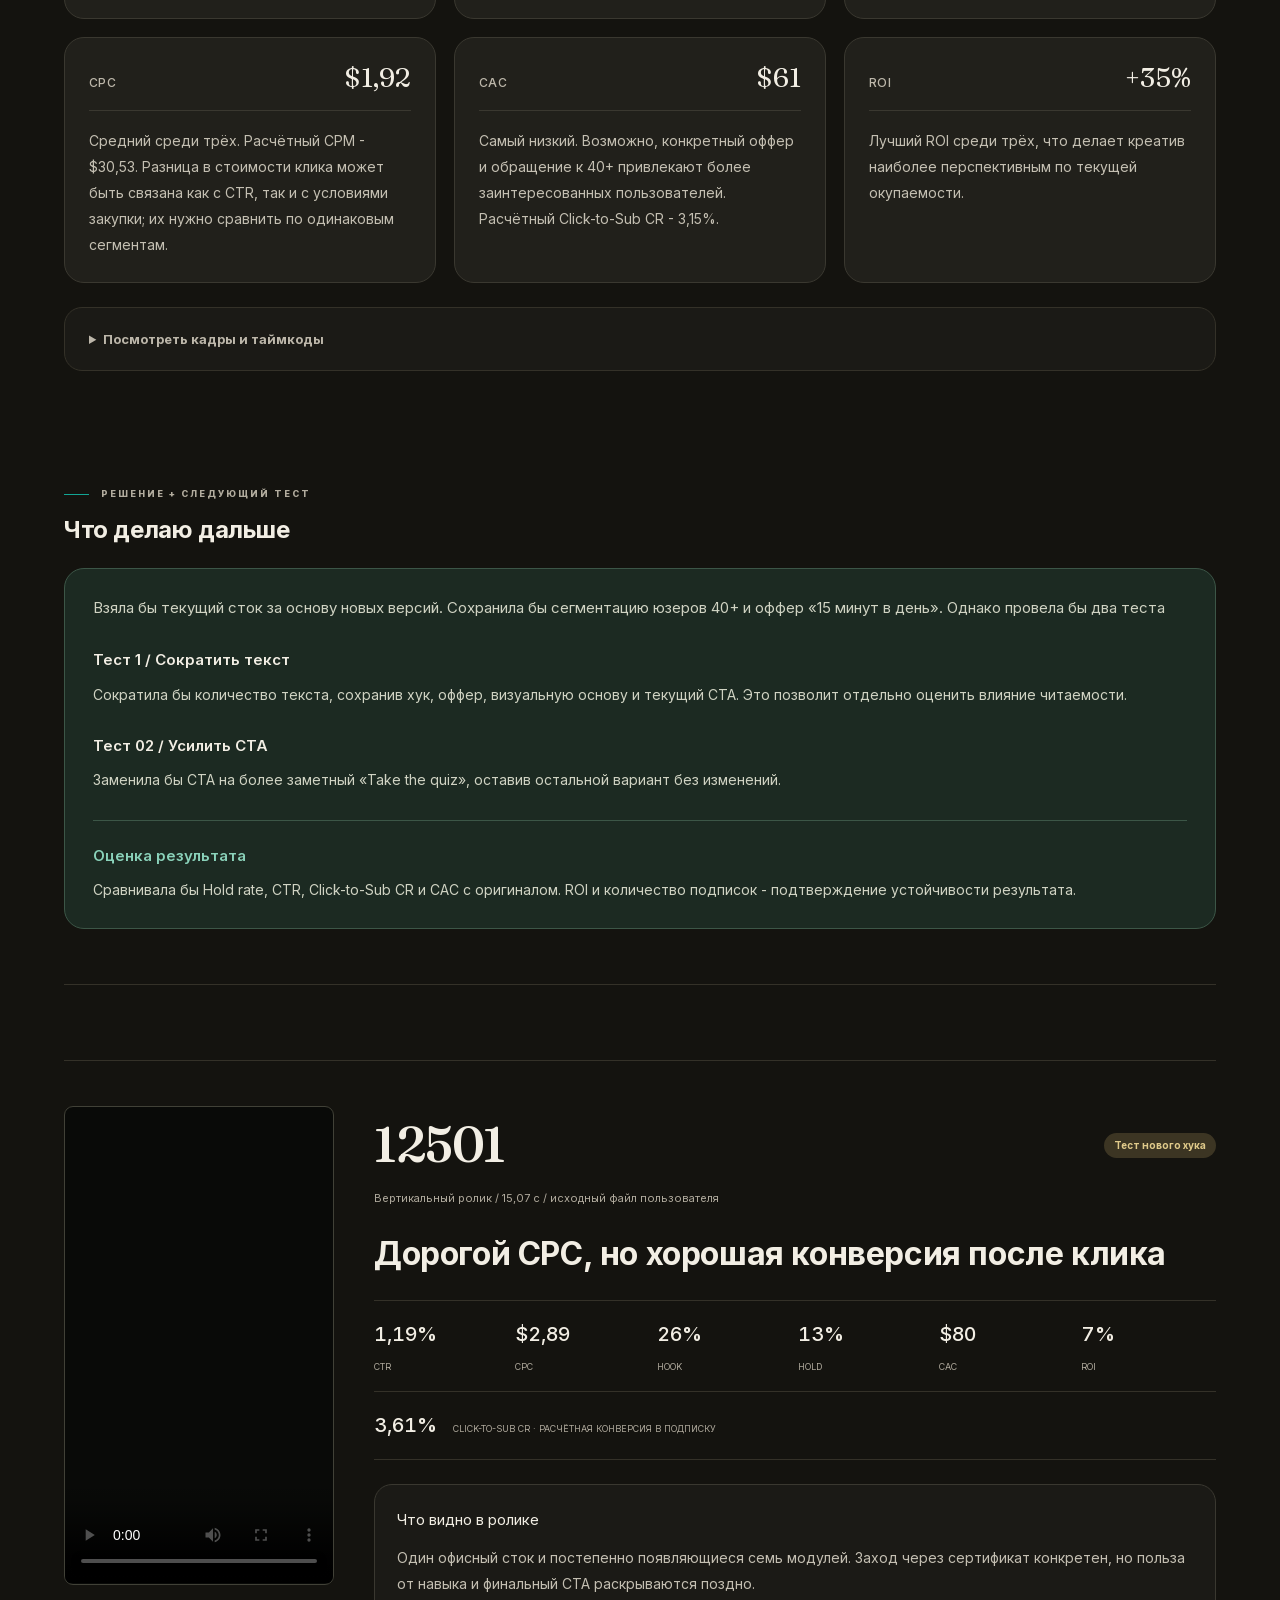
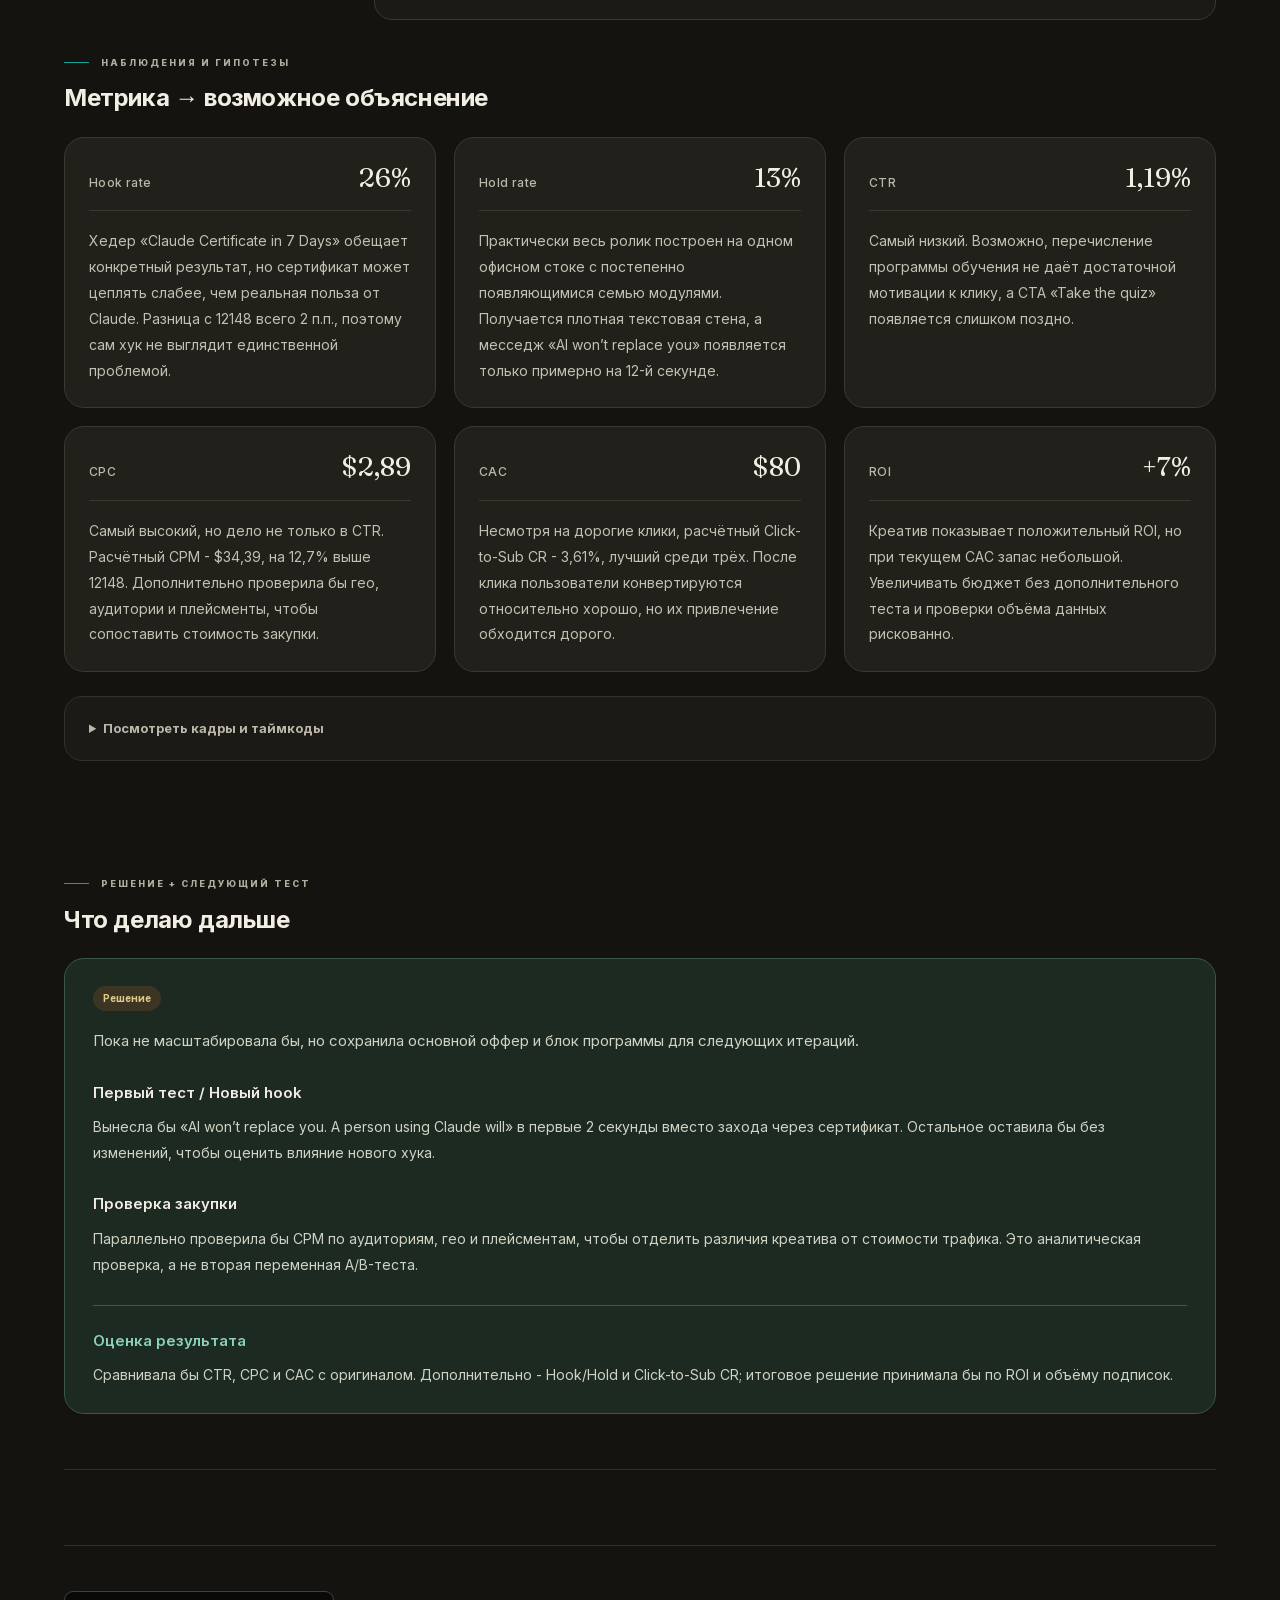
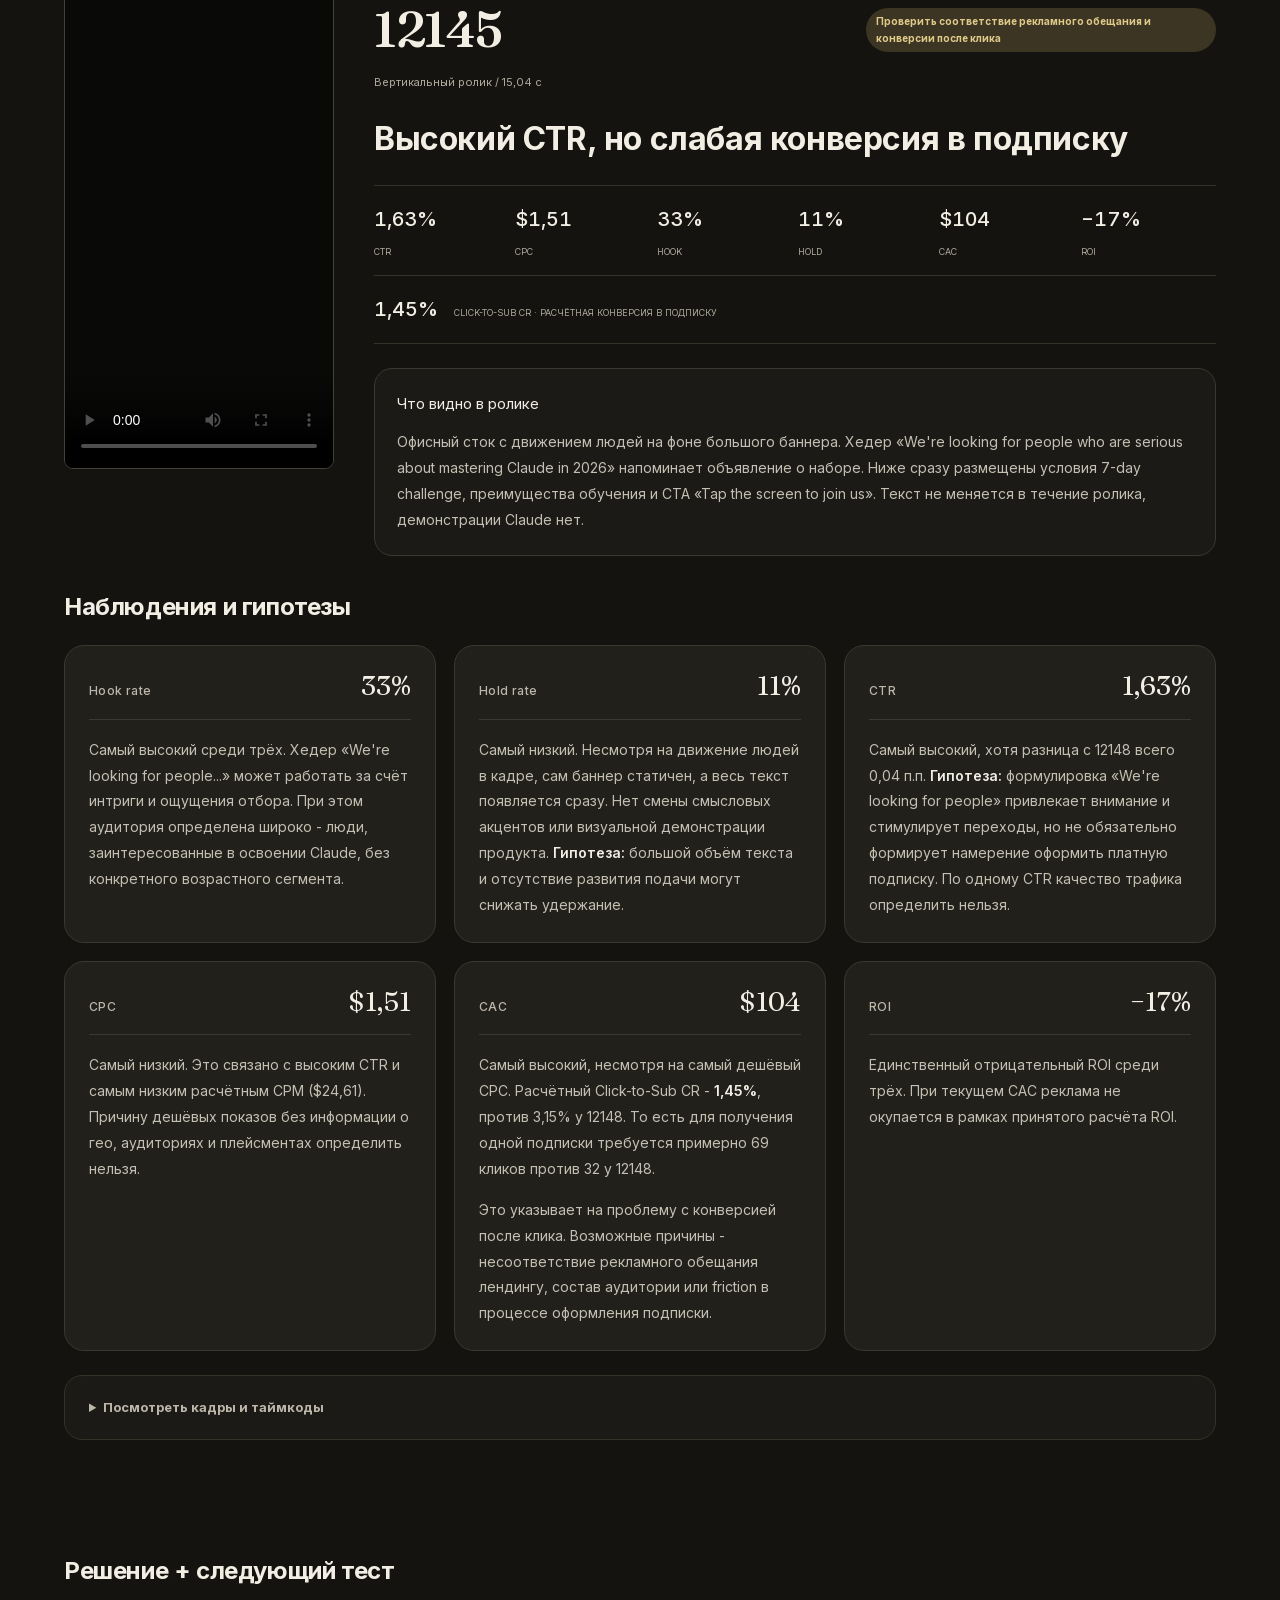
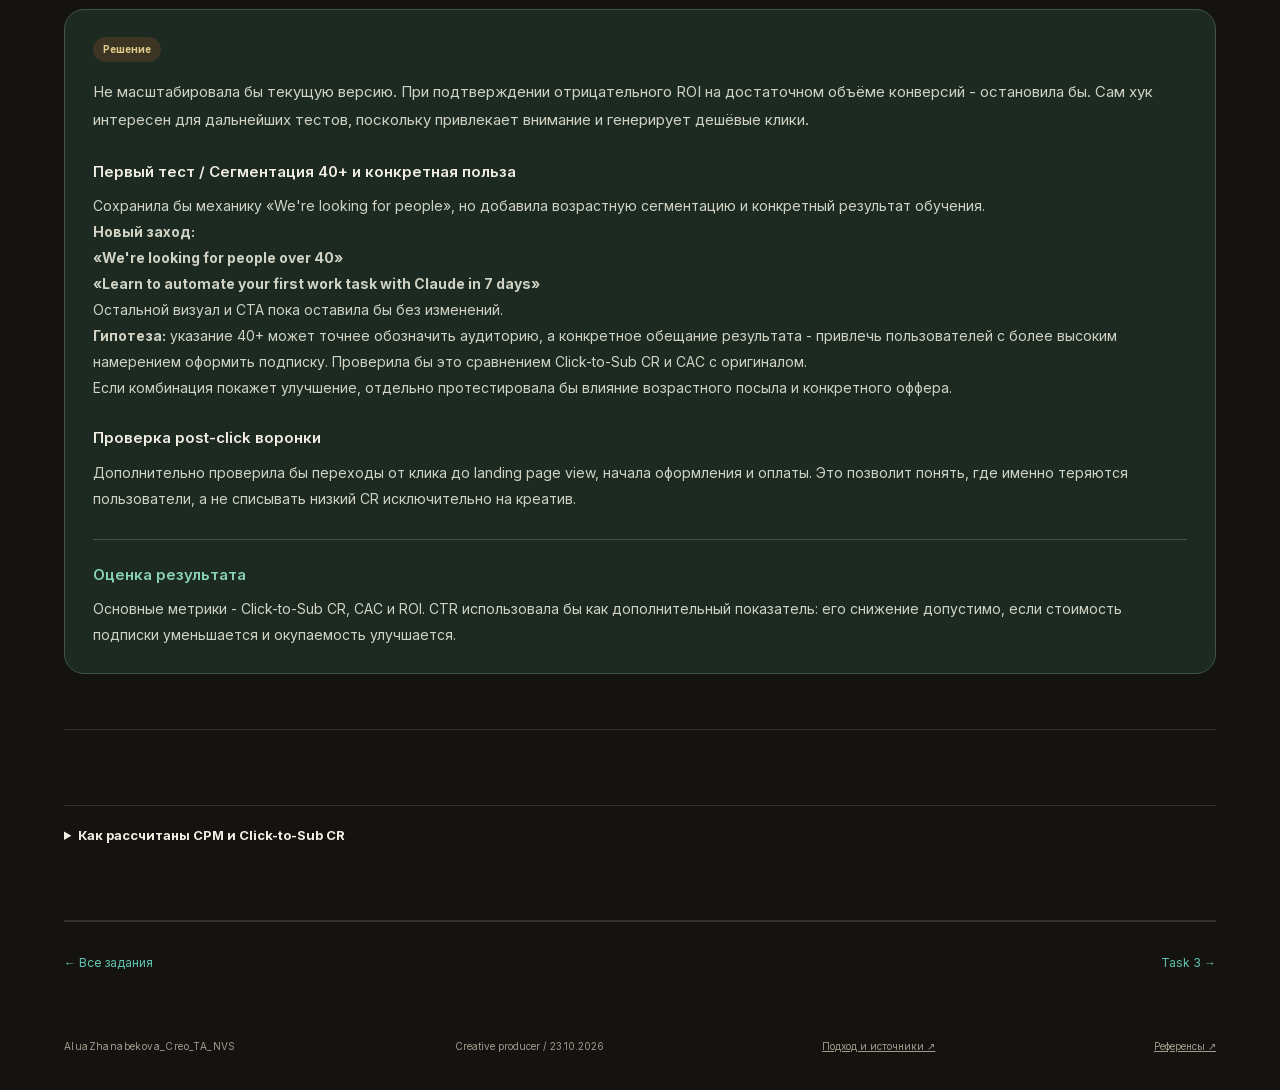
==== commit 4e1dec81: "Add click-to-subscription conversion to Task 2 metrics" ====
--- a/task-2.html
+++ b/task-2.html
@@ -1 +1 @@
-<!doctype html><html lang="ru"><head><meta charset="utf-8"><meta name="viewport" content="width=device-width,initial-scale=1"><title>AluaZhanabekova_Creo_TA_NVS - Задание 02 · Видео</title><meta name="description" content="Тестовое задание креативного продюсера для Nomad Venture Studio. Аналитика, видео, стратегия и креативы."><link rel="icon" href="favicon.svg" type="image/svg+xml"><link rel="stylesheet" href="fonts.css"><link rel="stylesheet" href="style.css"><script src="app.js" defer></script><style>.task2-metrics-summary{margin:0 0 36px;border:1px solid #39372e;border-radius:22px;overflow:hidden;background:#1b1a16}.task2-metrics-scroll{overflow-x:auto}.task2-metrics-summary table{width:100%;min-width:760px;border-collapse:collapse;font-variant-numeric:tabular-nums}.task2-metrics-summary th,.task2-metrics-summary td{padding:20px 24px;text-align:left;border-bottom:1px solid #39372e;white-space:nowrap}.task2-metrics-summary th{font-size:13px;color:#b6b1a3;font-weight:600;background:#21201b;letter-spacing:.02em}.task2-metrics-summary th small{display:block;font-size:11px;font-weight:400;letter-spacing:0;margin-top:5px}.task2-metrics-summary td{font-size:18px;color:#f2eee4}.task2-metrics-summary tbody tr:last-child td{border-bottom:0}.task2-metrics-summary tbody tr:hover{background:#21201b}.task2-metrics-summary td:first-child a{color:#79cfbd;text-decoration:none;font-weight:600}.task2-metrics-summary .negative{color:#df9a8e}@media(max-width:700px){.task2-metrics-summary th,.task2-metrics-summary td{padding:16px 18px}}</style></head><body><nav><a class="brand" href="index.html"><span class="monogram">AZ</span><span>Alua Zhanabekova <span style="color:#817c6f">/ NVS</span></span></a><div class="links"><a href="index.html" >Overview</a><a href="task-1.html" >Task 1</a><a href="task-2.html" class="active" aria-current="page">Task 2</a><a href="task-3.html" >Task 3</a><a href="task-4.html" >Task 4</a><a href="references.html">References</a></div><button class="navbtn" onclick="window.print()">PDF ↗</button></nav><main class="wrap"><header class="task-simple-header"><h1>Task 2</h1></header><div class="task2-metrics-summary" aria-label="Сравнение метрик трёх креативов"><div class="task2-metrics-scroll" tabindex="0" role="region" aria-label="Таблица метрик, прокрутка по горизонтали"><table><thead><tr><th scope="col">Name</th><th scope="col">CTR, %<small>click-through rate</small></th><th scope="col">CPC<small>cost per click</small></th><th scope="col">Hook rate</th><th scope="col">Hold rate</th><th scope="col">CAC</th><th scope="col">ROI</th></tr></thead><tbody><tr><td><a href="#v12148">12148</a></td><td>1.59</td><td>$1.92</td><td>28%</td><td>19%</td><td>$61</td><td>35%</td></tr><tr><td><a href="#v12501">12501</a></td><td>1.19</td><td>$2.89</td><td>26%</td><td>13%</td><td>$80</td><td>7%</td></tr><tr><td><a href="#v12145">12145</a></td><td>1.63</td><td>$1.51</td><td>33%</td><td>11%</td><td>$104</td><td class="negative">-17%</td></tr></tbody></table></div></div><section><div class="reelnav"><a href="#v12148">12148</a><a href="#v12501">12501</a><a href="#v12145">12145</a></div><article class="videoarticle video-analysis" id="v12148"><div class="reelhead"><div class="player"><video controls playsinline preload="metadata" poster="media/12148-poster.jpg" aria-label="Рекламный ролик 12148"><source src="media/12148.mp4" type="video/mp4">Видео доступно в папке media.</video></div><div><div class="reelmeta"><h2>12148</h2><span class="pill scale">Основной контроль</span></div><span class="small">Вертикальный ролик / 13,84 с / исходный файл пользователя</span><h3>Лучший CAC и ROI</h3><div class="vmetrics"><div><b>1,59%</b><span>CTR</span></div><div><b>$1,92</b><span>CPC</span></div><div><b>28%</b><span>Hook</span></div><div><b>19%</b><span>Hold</span></div><div><b>$61</b><span>CAC</span></div><div><b>35%</b><span>ROI</span></div></div><div class="video-visual-note"><span class="mark">Что видно в ролике</span><p>Сток. Крупный контрастный билборд сразу называет курс, уровень и аудиторию 40+.</p></div></div></div><div class="video-block-title"><span class="eyebrow">Наблюдения и гипотезы</span><h3>Метрика → возможное объяснение</h3></div><div class="video-analysis-grid"><section class="video-metric-card"><div class="video-metric-top"><h4>Hook rate</h4><span>28%</span></div><p>Крупный контрастный хедер «FULL CLAUDE COURSE» привлекает внимание, а «for beginners over 40» сразу обозначает ЦА.</p></section><section class="video-metric-card"><div class="video-metric-top"><h4>Hold rate</h4><span>19%</span></div><p>Самый высокий среди трёх. Конкретные результаты по дням могут удерживать интерес, но большой объём текста и практически статичный визуал могут негативно влиять на hold rate.</p></section><section class="video-metric-card"><div class="video-metric-top"><h4>CTR</h4><span>1,59%</span></div><p>Офферы «15 min/day» и «Starting from zero» могут снижать барьер входа для новичков. CTA «Tap the search to join us» присутствует, но теряется в тексте и не даёт максимально простого следующего шага.</p></section><section class="video-metric-card"><div class="video-metric-top"><h4>CPC</h4><span>$1,92</span></div><p>Средний среди трёх. Расчётный CPM - $30,53. Разница в стоимости клика может быть связана как с CTR, так и с условиями закупки; их нужно сравнить по одинаковым сегментам.</p></section><section class="video-metric-card"><div class="video-metric-top"><h4>CAC</h4><span>$61</span></div><p>Самый низкий. Возможно, конкретный оффер и обращение к 40+ привлекают более заинтересованных пользователей. Расчётный Click-to-Sub CR - 3,15%.</p></section><section class="video-metric-card"><div class="video-metric-top"><h4>ROI</h4><span>+35%</span></div><p>Лучший ROI среди трёх, что делает креатив наиболее перспективным по текущей окупаемости.</p></section></div><details class="video-frames"><summary>Посмотреть кадры и таймкоды</summary><div class="timeline"><figure class="shot"><img src="media/12148-0s.jpg" alt="Ролик 12148, 0 секунд" loading="lazy"><figcaption><strong>0 с / Кто и что</strong>Кадр исходного видео</figcaption></figure><figure class="shot"><img src="media/12148-4s.jpg" alt="Ролик 12148, 4 секунд" loading="lazy"><figcaption><strong>4 с / Движение внизу</strong>Кадр исходного видео</figcaption></figure><figure class="shot"><img src="media/12148-8s.jpg" alt="Ролик 12148, 8 секунд" loading="lazy"><figcaption><strong>8 с / Оффер стабилен</strong>Кадр исходного видео</figcaption></figure><figure class="shot"><img src="media/12148-12s.jpg" alt="Ролик 12148, 12 секунд" loading="lazy"><figcaption><strong>12 с / CTA остаётся</strong>Кадр исходного видео</figcaption></figure></div></details><section class="video-next"><div class="video-block-title"><span class="eyebrow">Решение + следующий тест</span><h3>Что делаю дальше</h3></div><div class="video-decision video-decision-unified"><p>Взяла бы текущий сток за основу новых версий. Сохранила бы сегментацию юзеров 40+ и оффер «15 минут в день». Однако провела бы два теста</p><div class="unified-test"><h4>Тест 1 / Сократить текст</h4><p>Сократила бы количество текста, сохранив хук, оффер, визуальную основу и текущий CTA. Это позволит отдельно оценить влияние читаемости.</p></div><div class="unified-test"><h4>Тест 02 / Усилить CTA</h4><p>Заменила бы CTA на более заметный «Take the quiz», оставив остальной вариант без изменений.</p></div><div class="unified-evaluation"><h4>Оценка результата</h4><p>Сравнивала бы Hold rate, CTR, Click-to-Sub CR и CAC с оригиналом. ROI и количество подписок - подтверждение устойчивости результата.</p></div></div></section></article><article class="videoarticle video-analysis" id="v12501"><div class="reelhead"><div class="player"><video controls playsinline preload="metadata" poster="media/12501-poster.jpg" aria-label="Рекламный ролик 12501"><source src="media/12501.mp4" type="video/mp4">Видео доступно в папке media.</video></div><div><div class="reelmeta"><h2>12501</h2><span class="pill data">Тест нового хука</span></div><span class="small">Вертикальный ролик / 15,07 с / исходный файл пользователя</span><h3>Дорогой CPC, но хорошая конверсия после клика</h3><div class="vmetrics"><div><b>1,19%</b><span>CTR</span></div><div><b>$2,89</b><span>CPC</span></div><div><b>26%</b><span>Hook</span></div><div><b>13%</b><span>Hold</span></div><div><b>$80</b><span>CAC</span></div><div><b>7%</b><span>ROI</span></div></div><div class="video-visual-note"><span class="mark">Что видно в ролике</span><p>Один офисный сток и постепенно появляющиеся семь модулей. Заход через сертификат конкретен, но польза от навыка и финальный CTA раскрываются поздно.</p></div></div></div><div class="video-block-title"><span class="eyebrow">Наблюдения и гипотезы</span><h3>Метрика → возможное объяснение</h3></div><div class="video-analysis-grid"><section class="video-metric-card"><div class="video-metric-top"><h4>Hook rate</h4><span>26%</span></div><p>Хедер «Claude Certificate in 7 Days» обещает конкретный результат, но сертификат может цеплять слабее, чем реальная польза от Claude. Разница с 12148 всего 2 п.п., поэтому сам хук не выглядит единственной проблемой.</p></section><section class="video-metric-card"><div class="video-metric-top"><h4>Hold rate</h4><span>13%</span></div><p>Практически весь ролик построен на одном офисном стоке с постепенно появляющимися семью модулями. Получается плотная текстовая стена, а месседж «AI won’t replace you» появляется только примерно на 12-й секунде.</p></section><section class="video-metric-card"><div class="video-metric-top"><h4>CTR</h4><span>1,19%</span></div><p>Самый низкий. Возможно, перечисление программы обучения не даёт достаточной мотивации к клику, а CTA «Take the quiz» появляется слишком поздно.</p></section><section class="video-metric-card"><div class="video-metric-top"><h4>CPC</h4><span>$2,89</span></div><p>Самый высокий, но дело не только в CTR. Расчётный CPM - $34,39, на 12,7% выше 12148. Дополнительно проверила бы гео, аудитории и плейсменты, чтобы сопоставить стоимость закупки.</p></section><section class="video-metric-card"><div class="video-metric-top"><h4>CAC</h4><span>$80</span></div><p>Несмотря на дорогие клики, расчётный Click-to-Sub CR - 3,61%, лучший среди трёх. После клика пользователи конвертируются относительно хорошо, но их привлечение обходится дорого.</p></section><section class="video-metric-card"><div class="video-metric-top"><h4>ROI</h4><span>+7%</span></div><p>Креатив показывает положительный ROI, но при текущем CAC запас небольшой. Увеличивать бюджет без дополнительного теста и проверки объёма данных рискованно.</p></section></div><details class="video-frames"><summary>Посмотреть кадры и таймкоды</summary><div class="timeline"><figure class="shot"><img src="media/12501-0s.jpg" alt="Ролик 12501, 0 секунд" loading="lazy"><figcaption><strong>0 с / Certificate + over 40</strong>Кадр исходного видео</figcaption></figure><figure class="shot"><img src="media/12501-4s.jpg" alt="Ролик 12501, 4 секунд" loading="lazy"><figcaption><strong>4 с / Нарастает список</strong>Кадр исходного видео</figcaption></figure><figure class="shot"><img src="media/12501-8s.jpg" alt="Ролик 12501, 8 секунд" loading="lazy"><figcaption><strong>8 с / Почти вся программа</strong>Кадр исходного видео</figcaption></figure><figure class="shot"><img src="media/12501-12s.jpg" alt="Ролик 12501, 12 секунд" loading="lazy"><figcaption><strong>12 с / Новый посыл и CTA</strong>Кадр исходного видео</figcaption></figure></div></details><section class="video-next"><div class="video-block-title"><span class="eyebrow">Решение + следующий тест</span><h3>Что делаю дальше</h3></div><div class="video-decision video-decision-unified"><span class="pill data">Решение</span><p>Пока не масштабировала бы, но сохранила основной оффер и блок программы для следующих итераций.</p><div class="unified-test"><h4>Первый тест / Новый hook</h4><p>Вынесла бы «AI won’t replace you. A person using Claude will» в первые 2 секунды вместо захода через сертификат. Остальное оставила бы без изменений, чтобы оценить влияние нового хука.</p></div><div class="unified-test"><h4>Проверка закупки</h4><p>Параллельно проверила бы CPM по аудиториям, гео и плейсментам, чтобы отделить различия креатива от стоимости трафика. Это аналитическая проверка, а не вторая переменная A/B-теста.</p></div><div class="unified-evaluation"><h4>Оценка результата</h4><p>Сравнивала бы CTR, CPC и CAC с оригиналом. Дополнительно - Hook/Hold и Click-to-Sub CR; итоговое решение принимала бы по ROI и объёму подписок.</p></div></div></section></article><article class="videoarticle video-analysis" id="v12145"><div class="reelhead"><div class="player"><video controls playsinline preload="metadata" poster="media/12145-poster.jpg" aria-label="Рекламный ролик 12145"><source src="media/12145.mp4" type="video/mp4">Видео доступно в папке media.</video></div><div><div class="reelmeta"><h2>12145</h2><span class="pill data">Проверить соответствие рекламного обещания и конверсии после клика</span></div><span class="small">Вертикальный ролик / 15,04 с</span><h3>Высокий CTR, но слабая конверсия в подписку</h3><div class="vmetrics"><div><b>1,63%</b><span>CTR</span></div><div><b>$1,51</b><span>CPC</span></div><div><b>33%</b><span>Hook</span></div><div><b>11%</b><span>Hold</span></div><div><b>$104</b><span>CAC</span></div><div><b>−17%</b><span>ROI</span></div></div><div class="video-visual-note"><span class="mark">Что видно в ролике</span><p>Офисный сток с движением людей на фоне большого баннера. Хедер «We're looking for people who are serious about mastering Claude in 2026» напоминает объявление о наборе. Ниже сразу размещены условия 7-day challenge, преимущества обучения и CTA «Tap the screen to join us». Текст не меняется в течение ролика, демонстрации Claude нет.</p></div></div></div><div class="video-block-title"><h3>Наблюдения и гипотезы</h3></div><div class="video-analysis-grid"><section class="video-metric-card"><div class="video-metric-top"><h4>Hook rate</h4><span>33%</span></div><p>Самый высокий среди трёх. Хедер «We're looking for people...» может работать за счёт интриги и ощущения отбора. При этом аудитория определена широко - люди, заинтересованные в освоении Claude, без конкретного возрастного сегмента.</p></section><section class="video-metric-card"><div class="video-metric-top"><h4>Hold rate</h4><span>11%</span></div><p>Самый низкий. Несмотря на движение людей в кадре, сам баннер статичен, а весь текст появляется сразу. Нет смены смысловых акцентов или визуальной демонстрации продукта. <strong>Гипотеза:</strong> большой объём текста и отсутствие развития подачи могут снижать удержание.</p></section><section class="video-metric-card"><div class="video-metric-top"><h4>CTR</h4><span>1,63%</span></div><p>Самый высокий, хотя разница с 12148 всего 0,04 п.п. <strong>Гипотеза:</strong> формулировка «We're looking for people» привлекает внимание и стимулирует переходы, но не обязательно формирует намерение оформить платную подписку. По одному CTR качество трафика определить нельзя.</p></section><section class="video-metric-card"><div class="video-metric-top"><h4>CPC</h4><span>$1,51</span></div><p>Самый низкий. Это связано с высоким CTR и самым низким расчётным CPM ($24,61). Причину дешёвых показов без информации о гео, аудиториях и плейсментах определить нельзя.</p></section><section class="video-metric-card"><div class="video-metric-top"><h4>CAC</h4><span>$104</span></div><p>Самый высокий, несмотря на самый дешёвый CPC. Расчётный Click-to-Sub CR - <strong>1,45%</strong>, против 3,15% у 12148. То есть для получения одной подписки требуется примерно 69 кликов против 32 у 12148.</p><p>Это указывает на проблему с конверсией после клика. Возможные причины - несоответствие рекламного обещания лендингу, состав аудитории или friction в процессе оформления подписки.</p></section><section class="video-metric-card"><div class="video-metric-top"><h4>ROI</h4><span>−17%</span></div><p>Единственный отрицательный ROI среди трёх. При текущем CAC реклама не окупается в рамках принятого расчёта ROI.</p></section></div><details class="video-frames"><summary>Посмотреть кадры и таймкоды</summary><div class="timeline"><figure class="shot"><img src="media/12145-0s.jpg" alt="Ролик 12145, 0 секунд" loading="lazy"><figcaption><strong>0 с / Recruitment-like hook</strong>Кадр исходного видео</figcaption></figure><figure class="shot"><img src="media/12145-4s.jpg" alt="Ролик 12145, 4 секунд" loading="lazy"><figcaption><strong>4 с / Текст без изменений</strong>Кадр исходного видео</figcaption></figure><figure class="shot"><img src="media/12145-8s.jpg" alt="Ролик 12145, 8 секунд" loading="lazy"><figcaption><strong>8 с / Движение только фона</strong>Кадр исходного видео</figcaption></figure><figure class="shot"><img src="media/12145-12s.jpg" alt="Ролик 12145, 12 секунд" loading="lazy"><figcaption><strong>12 с / Нет нового доказательства</strong>Кадр исходного видео</figcaption></figure></div></details><section class="video-next"><div class="video-block-title"><h3>Решение + следующий тест</h3></div><div class="video-decision video-decision-unified"><span class="pill data">Решение</span><p>Не масштабировала бы текущую версию. При подтверждении отрицательного ROI на достаточном объёме конверсий - остановила бы. Сам хук интересен для дальнейших тестов, поскольку привлекает внимание и генерирует дешёвые клики.</p><div class="unified-test"><h4>Первый тест / Сегментация 40+ и конкретная польза</h4><p>Сохранила бы механику «We're looking for people», но добавила возрастную сегментацию и конкретный результат обучения.</p><p><strong>Новый заход:</strong></p><p><strong>«We're looking for people over 40»</strong></p><p><strong>«Learn to automate your first work task with Claude in 7 days»</strong></p><p>Остальной визуал и CTA пока оставила бы без изменений.</p><p><strong>Гипотеза:</strong> указание 40+ может точнее обозначить аудиторию, а конкретное обещание результата - привлечь пользователей с более высоким намерением оформить подписку. Проверила бы это сравнением Click-to-Sub CR и CAC с оригиналом.</p><p>Если комбинация покажет улучшение, отдельно протестировала бы влияние возрастного посыла и конкретного оффера.</p></div><div class="unified-test"><h4>Проверка post-click воронки</h4><p>Дополнительно проверила бы переходы от клика до landing page view, начала оформления и оплаты. Это позволит понять, где именно теряются пользователи, а не списывать низкий CR исключительно на креатив.</p></div><div class="unified-evaluation"><h4>Оценка результата</h4><p>Основные метрики - Click-to-Sub CR, CAC и ROI. CTR использовала бы как дополнительный показатель: его снижение допустимо, если стоимость подписки уменьшается и окупаемость улучшается.</p></div></div></section></article><details id="metric-formulas"><summary>Как рассчитаны CPM и Click-to-Sub CR</summary><p>CPM ≈ CPC × CTR (%) × 10.<br>Click-to-Sub CR (%) ≈ CPC / CAC × 100.</p><p>Расчёты предполагают одинаковый тип клика для CPC и CTR, а также общую базу подписок, период и окно атрибуции для CAC. Значения приблизительные из-за округления исходных данных.</p></details></section><div class="pagenav"><a href="index.html">← Все задания</a><a href="task-3.html">Task 3 →</a></div><footer><span class="siteid">AluaZhanabekova_Creo_TA_NVS</span><span>Creative producer / 23.10.2026</span><a href="approach.html">Подход и источники ↗</a><a href="references.html">Референсы ↗</a></footer></main></body></html>+<!doctype html><html lang="ru"><head><meta charset="utf-8"><meta name="viewport" content="width=device-width,initial-scale=1"><title>AluaZhanabekova_Creo_TA_NVS - Задание 02 · Видео</title><meta name="description" content="Тестовое задание креативного продюсера для Nomad Venture Studio. Аналитика, видео, стратегия и креативы."><link rel="icon" href="favicon.svg" type="image/svg+xml"><link rel="stylesheet" href="fonts.css"><link rel="stylesheet" href="style.css"><script src="app.js" defer></script><style>.task2-metrics-summary{margin:0 0 36px;border:1px solid #39372e;border-radius:22px;overflow:hidden;background:#1b1a16}.task2-metrics-scroll{overflow-x:auto}.task2-metrics-summary table{width:100%;min-width:760px;border-collapse:collapse;font-variant-numeric:tabular-nums}.task2-metrics-summary th,.task2-metrics-summary td{padding:20px 24px;text-align:left;border-bottom:1px solid #39372e;white-space:nowrap}.task2-metrics-summary th{font-size:13px;color:#b6b1a3;font-weight:600;background:#21201b;letter-spacing:.02em}.task2-metrics-summary th small{display:block;font-size:11px;font-weight:400;letter-spacing:0;margin-top:5px}.task2-metrics-summary td{font-size:18px;color:#f2eee4}.task2-metrics-summary tbody tr:last-child td{border-bottom:0}.task2-metrics-summary tbody tr:hover{background:#21201b}.task2-metrics-summary td:first-child a{color:#79cfbd;text-decoration:none;font-weight:600}.task2-metrics-summary .negative{color:#df9a8e}@media(max-width:700px){.task2-metrics-summary th,.task2-metrics-summary td{padding:16px 18px}}</style><style>.task2-metrics-summary table{min-width:900px}.task2-metrics-summary th,.task2-metrics-summary td{padding-left:18px;padding-right:18px}.video-analysis .vmetrics .click-sub-metric{grid-column:1 / -1;display:flex;align-items:baseline;gap:16px;border-top:1px solid var(--line);padding-top:16px;margin-top:6px}.video-analysis .vmetrics .click-sub-metric span{line-height:1.5}</style></head><body><nav><a class="brand" href="index.html"><span class="monogram">AZ</span><span>Alua Zhanabekova <span style="color:#817c6f">/ NVS</span></span></a><div class="links"><a href="index.html" >Overview</a><a href="task-1.html" >Task 1</a><a href="task-2.html" class="active" aria-current="page">Task 2</a><a href="task-3.html" >Task 3</a><a href="task-4.html" >Task 4</a><a href="references.html">References</a></div><button class="navbtn" onclick="window.print()">PDF ↗</button></nav><main class="wrap"><header class="task-simple-header"><h1>Task 2</h1></header><div class="task2-metrics-summary" aria-label="Сравнение метрик трёх креативов"><div class="task2-metrics-scroll" tabindex="0" role="region" aria-label="Таблица метрик, прокрутка по горизонтали"><table><thead><tr><th scope="col">Name</th><th scope="col">CTR, %<small>click-through rate</small></th><th scope="col">CPC<small>cost per click</small></th><th scope="col">Hook rate</th><th scope="col">Hold rate</th><th scope="col">CAC</th><th scope="col">ROI</th><th scope="col">Click-to-Sub CR<small>расчётная конверсия</small></th></tr></thead><tbody><tr><td><a href="#v12148">12148</a></td><td>1.59</td><td>$1.92</td><td>28%</td><td>19%</td><td>$61</td><td>35%</td><td>3.15%</td></tr><tr><td><a href="#v12501">12501</a></td><td>1.19</td><td>$2.89</td><td>26%</td><td>13%</td><td>$80</td><td>7%</td><td>3.61%</td></tr><tr><td><a href="#v12145">12145</a></td><td>1.63</td><td>$1.51</td><td>33%</td><td>11%</td><td>$104</td><td class="negative">-17%</td><td>1.45%</td></tr></tbody></table></div></div><section><div class="reelnav"><a href="#v12148">12148</a><a href="#v12501">12501</a><a href="#v12145">12145</a></div><article class="videoarticle video-analysis" id="v12148"><div class="reelhead"><div class="player"><video controls playsinline preload="metadata" poster="media/12148-poster.jpg" aria-label="Рекламный ролик 12148"><source src="media/12148.mp4" type="video/mp4">Видео доступно в папке media.</video></div><div><div class="reelmeta"><h2>12148</h2><span class="pill scale">Основной контроль</span></div><span class="small">Вертикальный ролик / 13,84 с / исходный файл пользователя</span><h3>Лучший CAC и ROI</h3><div class="vmetrics"><div><b>1,59%</b><span>CTR</span></div><div><b>$1,92</b><span>CPC</span></div><div><b>28%</b><span>Hook</span></div><div><b>19%</b><span>Hold</span></div><div><b>$61</b><span>CAC</span></div><div><b>35%</b><span>ROI</span></div><div class="click-sub-metric" title="Расчёт: CPC / CAC × 100%. На основе округлённых показателей."><b>3,15%</b><span>Click-to-Sub CR · расчётная конверсия в подписку</span></div></div><div class="video-visual-note"><span class="mark">Что видно в ролике</span><p>Сток. Крупный контрастный билборд сразу называет курс, уровень и аудиторию 40+.</p></div></div></div><div class="video-block-title"><span class="eyebrow">Наблюдения и гипотезы</span><h3>Метрика → возможное объяснение</h3></div><div class="video-analysis-grid"><section class="video-metric-card"><div class="video-metric-top"><h4>Hook rate</h4><span>28%</span></div><p>Крупный контрастный хедер «FULL CLAUDE COURSE» привлекает внимание, а «for beginners over 40» сразу обозначает ЦА.</p></section><section class="video-metric-card"><div class="video-metric-top"><h4>Hold rate</h4><span>19%</span></div><p>Самый высокий среди трёх. Конкретные результаты по дням могут удерживать интерес, но большой объём текста и практически статичный визуал могут негативно влиять на hold rate.</p></section><section class="video-metric-card"><div class="video-metric-top"><h4>CTR</h4><span>1,59%</span></div><p>Офферы «15 min/day» и «Starting from zero» могут снижать барьер входа для новичков. CTA «Tap the search to join us» присутствует, но теряется в тексте и не даёт максимально простого следующего шага.</p></section><section class="video-metric-card"><div class="video-metric-top"><h4>CPC</h4><span>$1,92</span></div><p>Средний среди трёх. Расчётный CPM - $30,53. Разница в стоимости клика может быть связана как с CTR, так и с условиями закупки; их нужно сравнить по одинаковым сегментам.</p></section><section class="video-metric-card"><div class="video-metric-top"><h4>CAC</h4><span>$61</span></div><p>Самый низкий. Возможно, конкретный оффер и обращение к 40+ привлекают более заинтересованных пользователей. Расчётный Click-to-Sub CR - 3,15%.</p></section><section class="video-metric-card"><div class="video-metric-top"><h4>ROI</h4><span>+35%</span></div><p>Лучший ROI среди трёх, что делает креатив наиболее перспективным по текущей окупаемости.</p></section></div><details class="video-frames"><summary>Посмотреть кадры и таймкоды</summary><div class="timeline"><figure class="shot"><img src="media/12148-0s.jpg" alt="Ролик 12148, 0 секунд" loading="lazy"><figcaption><strong>0 с / Кто и что</strong>Кадр исходного видео</figcaption></figure><figure class="shot"><img src="media/12148-4s.jpg" alt="Ролик 12148, 4 секунд" loading="lazy"><figcaption><strong>4 с / Движение внизу</strong>Кадр исходного видео</figcaption></figure><figure class="shot"><img src="media/12148-8s.jpg" alt="Ролик 12148, 8 секунд" loading="lazy"><figcaption><strong>8 с / Оффер стабилен</strong>Кадр исходного видео</figcaption></figure><figure class="shot"><img src="media/12148-12s.jpg" alt="Ролик 12148, 12 секунд" loading="lazy"><figcaption><strong>12 с / CTA остаётся</strong>Кадр исходного видео</figcaption></figure></div></details><section class="video-next"><div class="video-block-title"><span class="eyebrow">Решение + следующий тест</span><h3>Что делаю дальше</h3></div><div class="video-decision video-decision-unified"><p>Взяла бы текущий сток за основу новых версий. Сохранила бы сегментацию юзеров 40+ и оффер «15 минут в день». Однако провела бы два теста</p><div class="unified-test"><h4>Тест 1 / Сократить текст</h4><p>Сократила бы количество текста, сохранив хук, оффер, визуальную основу и текущий CTA. Это позволит отдельно оценить влияние читаемости.</p></div><div class="unified-test"><h4>Тест 02 / Усилить CTA</h4><p>Заменила бы CTA на более заметный «Take the quiz», оставив остальной вариант без изменений.</p></div><div class="unified-evaluation"><h4>Оценка результата</h4><p>Сравнивала бы Hold rate, CTR, Click-to-Sub CR и CAC с оригиналом. ROI и количество подписок - подтверждение устойчивости результата.</p></div></div></section></article><article class="videoarticle video-analysis" id="v12501"><div class="reelhead"><div class="player"><video controls playsinline preload="metadata" poster="media/12501-poster.jpg" aria-label="Рекламный ролик 12501"><source src="media/12501.mp4" type="video/mp4">Видео доступно в папке media.</video></div><div><div class="reelmeta"><h2>12501</h2><span class="pill data">Тест нового хука</span></div><span class="small">Вертикальный ролик / 15,07 с / исходный файл пользователя</span><h3>Дорогой CPC, но хорошая конверсия после клика</h3><div class="vmetrics"><div><b>1,19%</b><span>CTR</span></div><div><b>$2,89</b><span>CPC</span></div><div><b>26%</b><span>Hook</span></div><div><b>13%</b><span>Hold</span></div><div><b>$80</b><span>CAC</span></div><div><b>7%</b><span>ROI</span></div><div class="click-sub-metric" title="Расчёт: CPC / CAC × 100%. На основе округлённых показателей."><b>3,61%</b><span>Click-to-Sub CR · расчётная конверсия в подписку</span></div></div><div class="video-visual-note"><span class="mark">Что видно в ролике</span><p>Один офисный сток и постепенно появляющиеся семь модулей. Заход через сертификат конкретен, но польза от навыка и финальный CTA раскрываются поздно.</p></div></div></div><div class="video-block-title"><span class="eyebrow">Наблюдения и гипотезы</span><h3>Метрика → возможное объяснение</h3></div><div class="video-analysis-grid"><section class="video-metric-card"><div class="video-metric-top"><h4>Hook rate</h4><span>26%</span></div><p>Хедер «Claude Certificate in 7 Days» обещает конкретный результат, но сертификат может цеплять слабее, чем реальная польза от Claude. Разница с 12148 всего 2 п.п., поэтому сам хук не выглядит единственной проблемой.</p></section><section class="video-metric-card"><div class="video-metric-top"><h4>Hold rate</h4><span>13%</span></div><p>Практически весь ролик построен на одном офисном стоке с постепенно появляющимися семью модулями. Получается плотная текстовая стена, а месседж «AI won’t replace you» появляется только примерно на 12-й секунде.</p></section><section class="video-metric-card"><div class="video-metric-top"><h4>CTR</h4><span>1,19%</span></div><p>Самый низкий. Возможно, перечисление программы обучения не даёт достаточной мотивации к клику, а CTA «Take the quiz» появляется слишком поздно.</p></section><section class="video-metric-card"><div class="video-metric-top"><h4>CPC</h4><span>$2,89</span></div><p>Самый высокий, но дело не только в CTR. Расчётный CPM - $34,39, на 12,7% выше 12148. Дополнительно проверила бы гео, аудитории и плейсменты, чтобы сопоставить стоимость закупки.</p></section><section class="video-metric-card"><div class="video-metric-top"><h4>CAC</h4><span>$80</span></div><p>Несмотря на дорогие клики, расчётный Click-to-Sub CR - 3,61%, лучший среди трёх. После клика пользователи конвертируются относительно хорошо, но их привлечение обходится дорого.</p></section><section class="video-metric-card"><div class="video-metric-top"><h4>ROI</h4><span>+7%</span></div><p>Креатив показывает положительный ROI, но при текущем CAC запас небольшой. Увеличивать бюджет без дополнительного теста и проверки объёма данных рискованно.</p></section></div><details class="video-frames"><summary>Посмотреть кадры и таймкоды</summary><div class="timeline"><figure class="shot"><img src="media/12501-0s.jpg" alt="Ролик 12501, 0 секунд" loading="lazy"><figcaption><strong>0 с / Certificate + over 40</strong>Кадр исходного видео</figcaption></figure><figure class="shot"><img src="media/12501-4s.jpg" alt="Ролик 12501, 4 секунд" loading="lazy"><figcaption><strong>4 с / Нарастает список</strong>Кадр исходного видео</figcaption></figure><figure class="shot"><img src="media/12501-8s.jpg" alt="Ролик 12501, 8 секунд" loading="lazy"><figcaption><strong>8 с / Почти вся программа</strong>Кадр исходного видео</figcaption></figure><figure class="shot"><img src="media/12501-12s.jpg" alt="Ролик 12501, 12 секунд" loading="lazy"><figcaption><strong>12 с / Новый посыл и CTA</strong>Кадр исходного видео</figcaption></figure></div></details><section class="video-next"><div class="video-block-title"><span class="eyebrow">Решение + следующий тест</span><h3>Что делаю дальше</h3></div><div class="video-decision video-decision-unified"><span class="pill data">Решение</span><p>Пока не масштабировала бы, но сохранила основной оффер и блок программы для следующих итераций.</p><div class="unified-test"><h4>Первый тест / Новый hook</h4><p>Вынесла бы «AI won’t replace you. A person using Claude will» в первые 2 секунды вместо захода через сертификат. Остальное оставила бы без изменений, чтобы оценить влияние нового хука.</p></div><div class="unified-test"><h4>Проверка закупки</h4><p>Параллельно проверила бы CPM по аудиториям, гео и плейсментам, чтобы отделить различия креатива от стоимости трафика. Это аналитическая проверка, а не вторая переменная A/B-теста.</p></div><div class="unified-evaluation"><h4>Оценка результата</h4><p>Сравнивала бы CTR, CPC и CAC с оригиналом. Дополнительно - Hook/Hold и Click-to-Sub CR; итоговое решение принимала бы по ROI и объёму подписок.</p></div></div></section></article><article class="videoarticle video-analysis" id="v12145"><div class="reelhead"><div class="player"><video controls playsinline preload="metadata" poster="media/12145-poster.jpg" aria-label="Рекламный ролик 12145"><source src="media/12145.mp4" type="video/mp4">Видео доступно в папке media.</video></div><div><div class="reelmeta"><h2>12145</h2><span class="pill data">Проверить соответствие рекламного обещания и конверсии после клика</span></div><span class="small">Вертикальный ролик / 15,04 с</span><h3>Высокий CTR, но слабая конверсия в подписку</h3><div class="vmetrics"><div><b>1,63%</b><span>CTR</span></div><div><b>$1,51</b><span>CPC</span></div><div><b>33%</b><span>Hook</span></div><div><b>11%</b><span>Hold</span></div><div><b>$104</b><span>CAC</span></div><div><b>−17%</b><span>ROI</span></div><div class="click-sub-metric" title="Расчёт: CPC / CAC × 100%. На основе округлённых показателей."><b>1,45%</b><span>Click-to-Sub CR · расчётная конверсия в подписку</span></div></div><div class="video-visual-note"><span class="mark">Что видно в ролике</span><p>Офисный сток с движением людей на фоне большого баннера. Хедер «We're looking for people who are serious about mastering Claude in 2026» напоминает объявление о наборе. Ниже сразу размещены условия 7-day challenge, преимущества обучения и CTA «Tap the screen to join us». Текст не меняется в течение ролика, демонстрации Claude нет.</p></div></div></div><div class="video-block-title"><h3>Наблюдения и гипотезы</h3></div><div class="video-analysis-grid"><section class="video-metric-card"><div class="video-metric-top"><h4>Hook rate</h4><span>33%</span></div><p>Самый высокий среди трёх. Хедер «We're looking for people...» может работать за счёт интриги и ощущения отбора. При этом аудитория определена широко - люди, заинтересованные в освоении Claude, без конкретного возрастного сегмента.</p></section><section class="video-metric-card"><div class="video-metric-top"><h4>Hold rate</h4><span>11%</span></div><p>Самый низкий. Несмотря на движение людей в кадре, сам баннер статичен, а весь текст появляется сразу. Нет смены смысловых акцентов или визуальной демонстрации продукта. <strong>Гипотеза:</strong> большой объём текста и отсутствие развития подачи могут снижать удержание.</p></section><section class="video-metric-card"><div class="video-metric-top"><h4>CTR</h4><span>1,63%</span></div><p>Самый высокий, хотя разница с 12148 всего 0,04 п.п. <strong>Гипотеза:</strong> формулировка «We're looking for people» привлекает внимание и стимулирует переходы, но не обязательно формирует намерение оформить платную подписку. По одному CTR качество трафика определить нельзя.</p></section><section class="video-metric-card"><div class="video-metric-top"><h4>CPC</h4><span>$1,51</span></div><p>Самый низкий. Это связано с высоким CTR и самым низким расчётным CPM ($24,61). Причину дешёвых показов без информации о гео, аудиториях и плейсментах определить нельзя.</p></section><section class="video-metric-card"><div class="video-metric-top"><h4>CAC</h4><span>$104</span></div><p>Самый высокий, несмотря на самый дешёвый CPC. Расчётный Click-to-Sub CR - <strong>1,45%</strong>, против 3,15% у 12148. То есть для получения одной подписки требуется примерно 69 кликов против 32 у 12148.</p><p>Это указывает на проблему с конверсией после клика. Возможные причины - несоответствие рекламного обещания лендингу, состав аудитории или friction в процессе оформления подписки.</p></section><section class="video-metric-card"><div class="video-metric-top"><h4>ROI</h4><span>−17%</span></div><p>Единственный отрицательный ROI среди трёх. При текущем CAC реклама не окупается в рамках принятого расчёта ROI.</p></section></div><details class="video-frames"><summary>Посмотреть кадры и таймкоды</summary><div class="timeline"><figure class="shot"><img src="media/12145-0s.jpg" alt="Ролик 12145, 0 секунд" loading="lazy"><figcaption><strong>0 с / Recruitment-like hook</strong>Кадр исходного видео</figcaption></figure><figure class="shot"><img src="media/12145-4s.jpg" alt="Ролик 12145, 4 секунд" loading="lazy"><figcaption><strong>4 с / Текст без изменений</strong>Кадр исходного видео</figcaption></figure><figure class="shot"><img src="media/12145-8s.jpg" alt="Ролик 12145, 8 секунд" loading="lazy"><figcaption><strong>8 с / Движение только фона</strong>Кадр исходного видео</figcaption></figure><figure class="shot"><img src="media/12145-12s.jpg" alt="Ролик 12145, 12 секунд" loading="lazy"><figcaption><strong>12 с / Нет нового доказательства</strong>Кадр исходного видео</figcaption></figure></div></details><section class="video-next"><div class="video-block-title"><h3>Решение + следующий тест</h3></div><div class="video-decision video-decision-unified"><span class="pill data">Решение</span><p>Не масштабировала бы текущую версию. При подтверждении отрицательного ROI на достаточном объёме конверсий - остановила бы. Сам хук интересен для дальнейших тестов, поскольку привлекает внимание и генерирует дешёвые клики.</p><div class="unified-test"><h4>Первый тест / Сегментация 40+ и конкретная польза</h4><p>Сохранила бы механику «We're looking for people», но добавила возрастную сегментацию и конкретный результат обучения.</p><p><strong>Новый заход:</strong></p><p><strong>«We're looking for people over 40»</strong></p><p><strong>«Learn to automate your first work task with Claude in 7 days»</strong></p><p>Остальной визуал и CTA пока оставила бы без изменений.</p><p><strong>Гипотеза:</strong> указание 40+ может точнее обозначить аудиторию, а конкретное обещание результата - привлечь пользователей с более высоким намерением оформить подписку. Проверила бы это сравнением Click-to-Sub CR и CAC с оригиналом.</p><p>Если комбинация покажет улучшение, отдельно протестировала бы влияние возрастного посыла и конкретного оффера.</p></div><div class="unified-test"><h4>Проверка post-click воронки</h4><p>Дополнительно проверила бы переходы от клика до landing page view, начала оформления и оплаты. Это позволит понять, где именно теряются пользователи, а не списывать низкий CR исключительно на креатив.</p></div><div class="unified-evaluation"><h4>Оценка результата</h4><p>Основные метрики - Click-to-Sub CR, CAC и ROI. CTR использовала бы как дополнительный показатель: его снижение допустимо, если стоимость подписки уменьшается и окупаемость улучшается.</p></div></div></section></article><details id="metric-formulas"><summary>Как рассчитаны CPM и Click-to-Sub CR</summary><p>CPM ≈ CPC × CTR (%) × 10.<br>Click-to-Sub CR (%) ≈ CPC / CAC × 100.</p><p>Расчёты предполагают одинаковый тип клика для CPC и CTR, а также общую базу подписок, период и окно атрибуции для CAC. Значения приблизительные из-за округления исходных данных.</p></details></section><div class="pagenav"><a href="index.html">← Все задания</a><a href="task-3.html">Task 3 →</a></div><footer><span class="siteid">AluaZhanabekova_Creo_TA_NVS</span><span>Creative producer / 23.10.2026</span><a href="approach.html">Подход и источники ↗</a><a href="references.html">Референсы ↗</a></footer></main></body></html>
